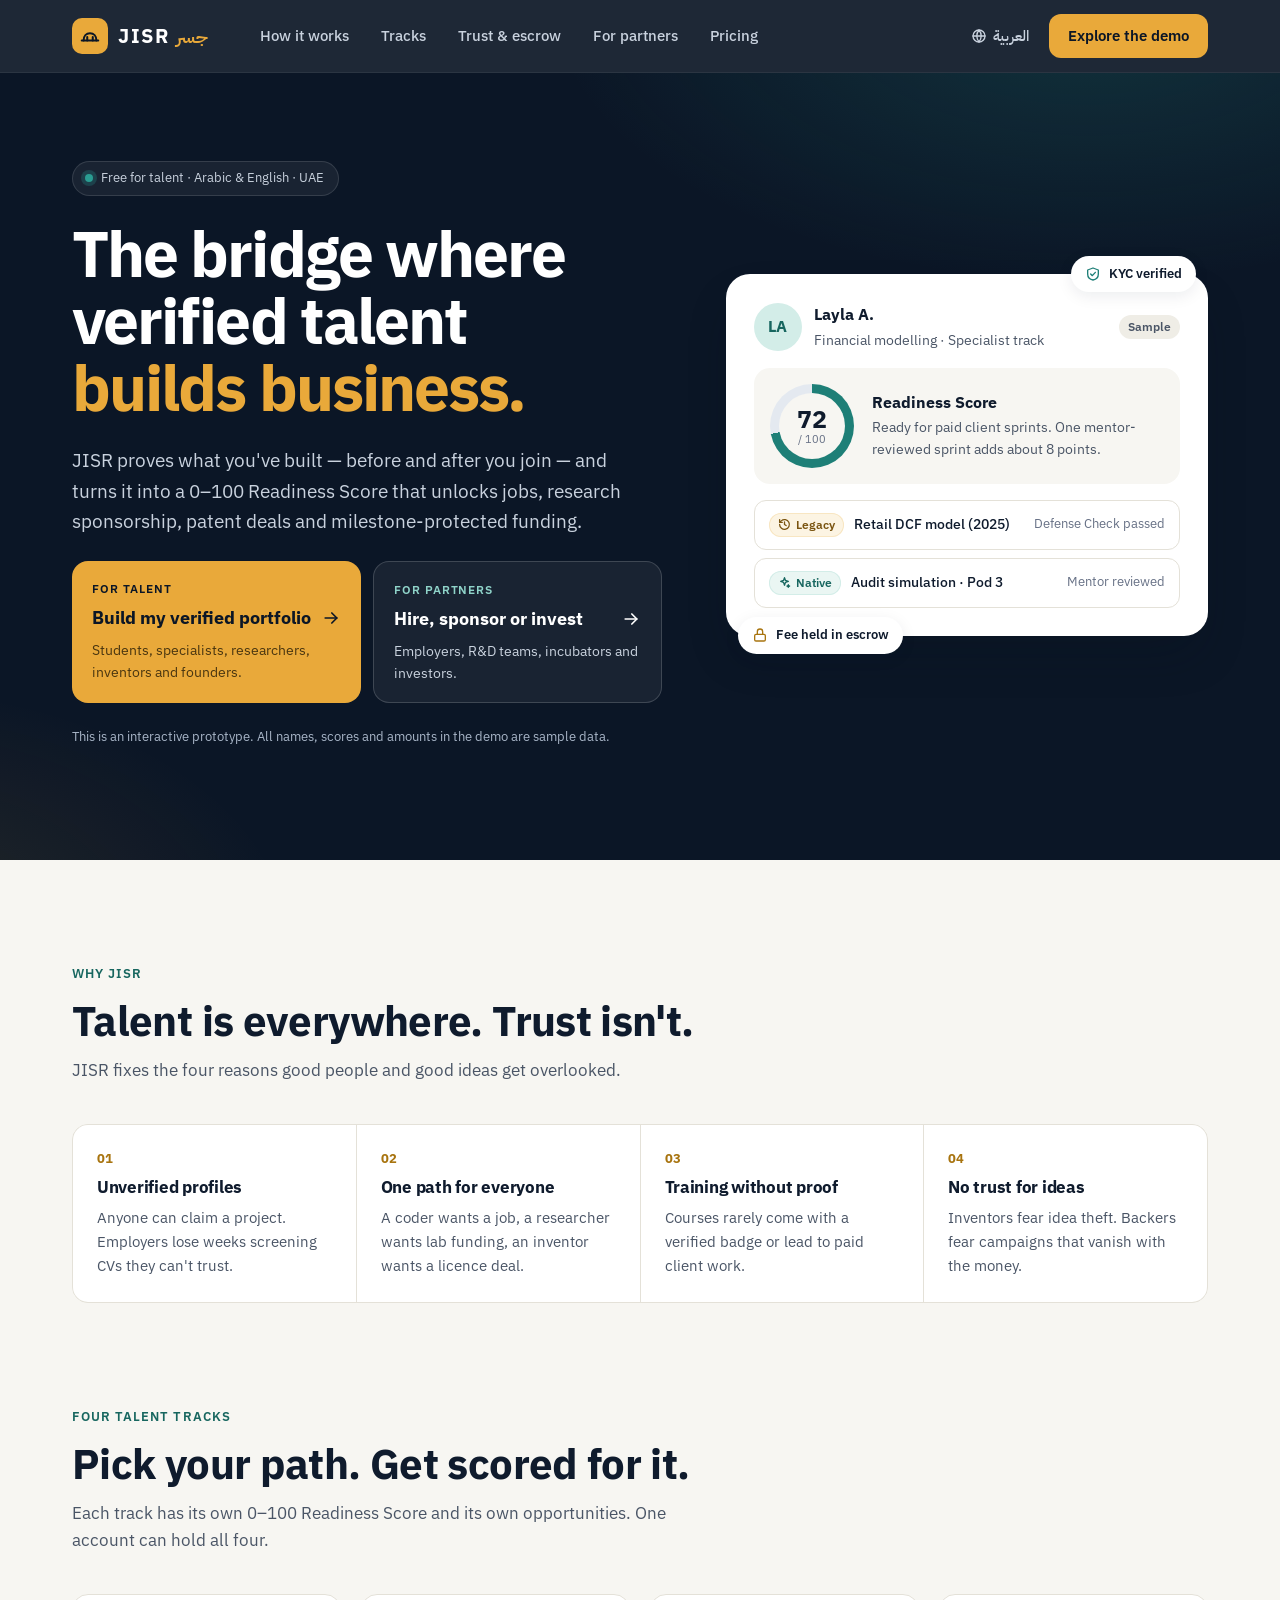
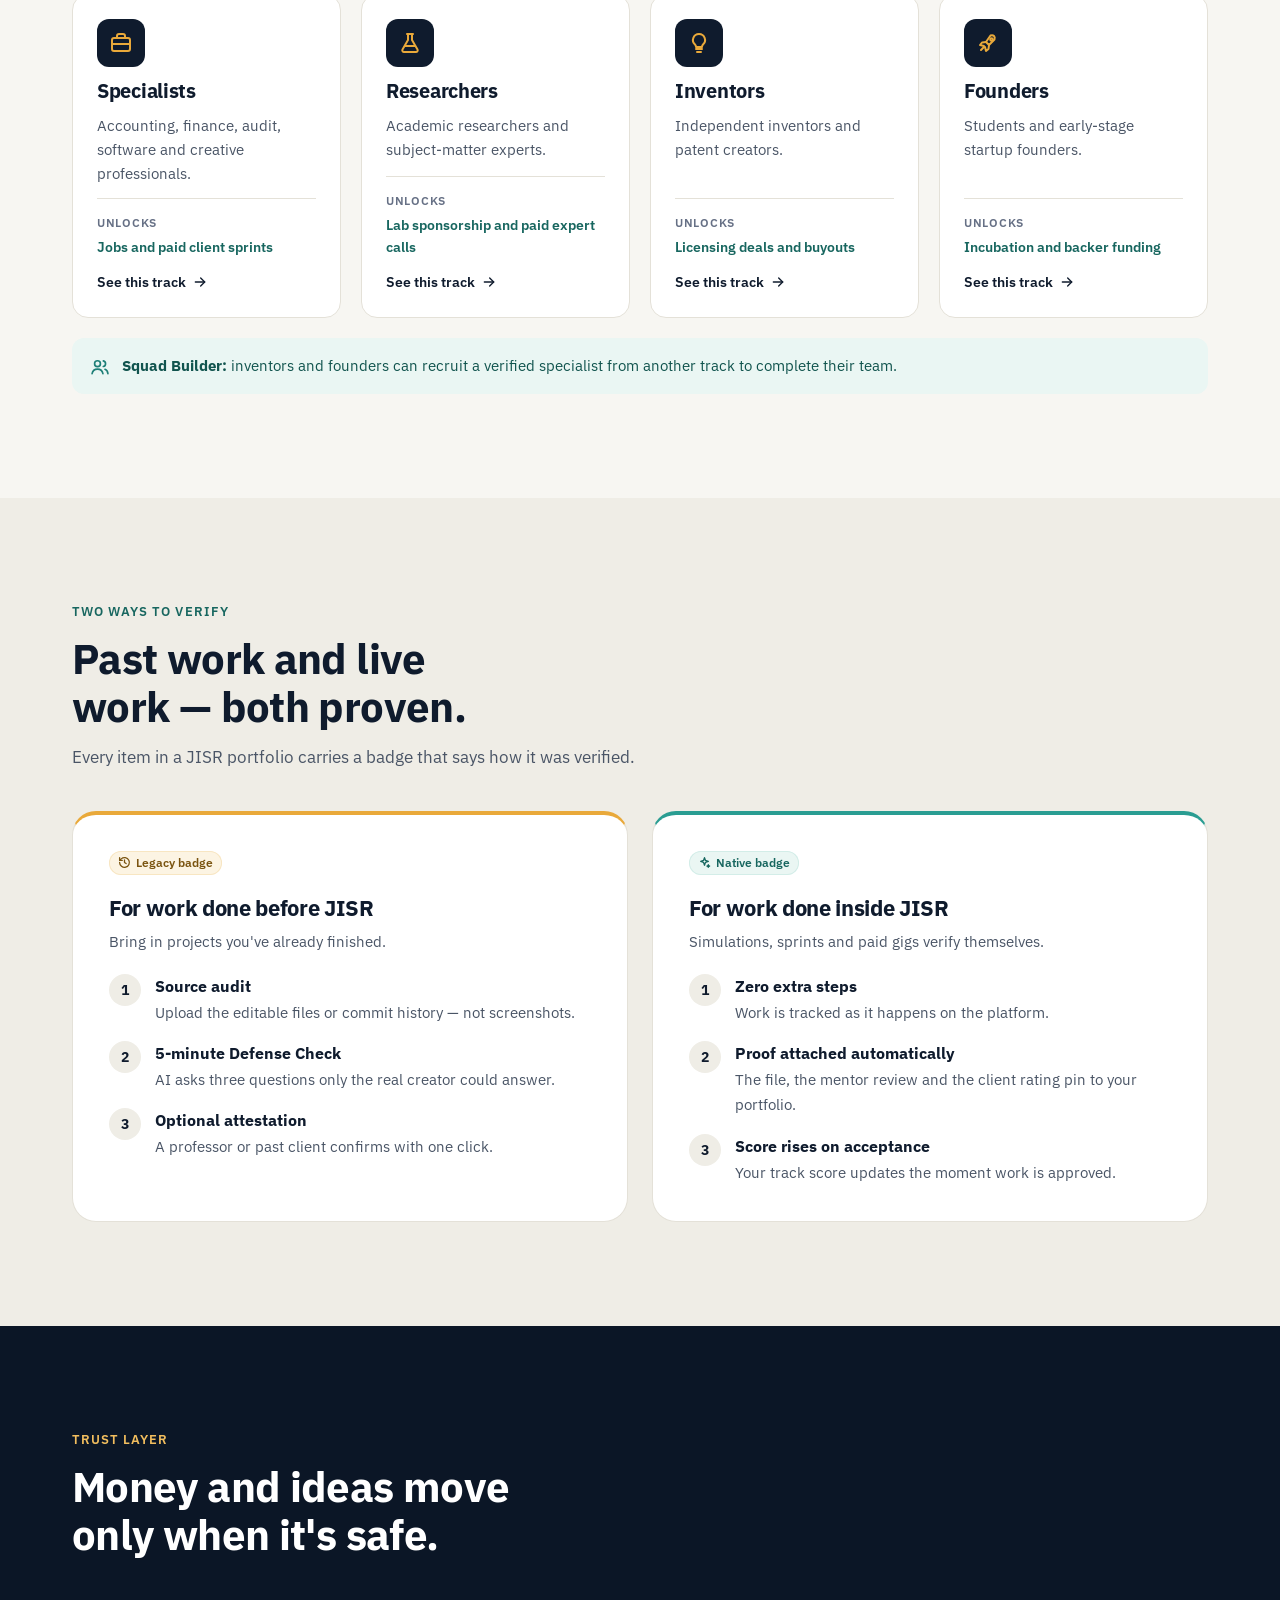
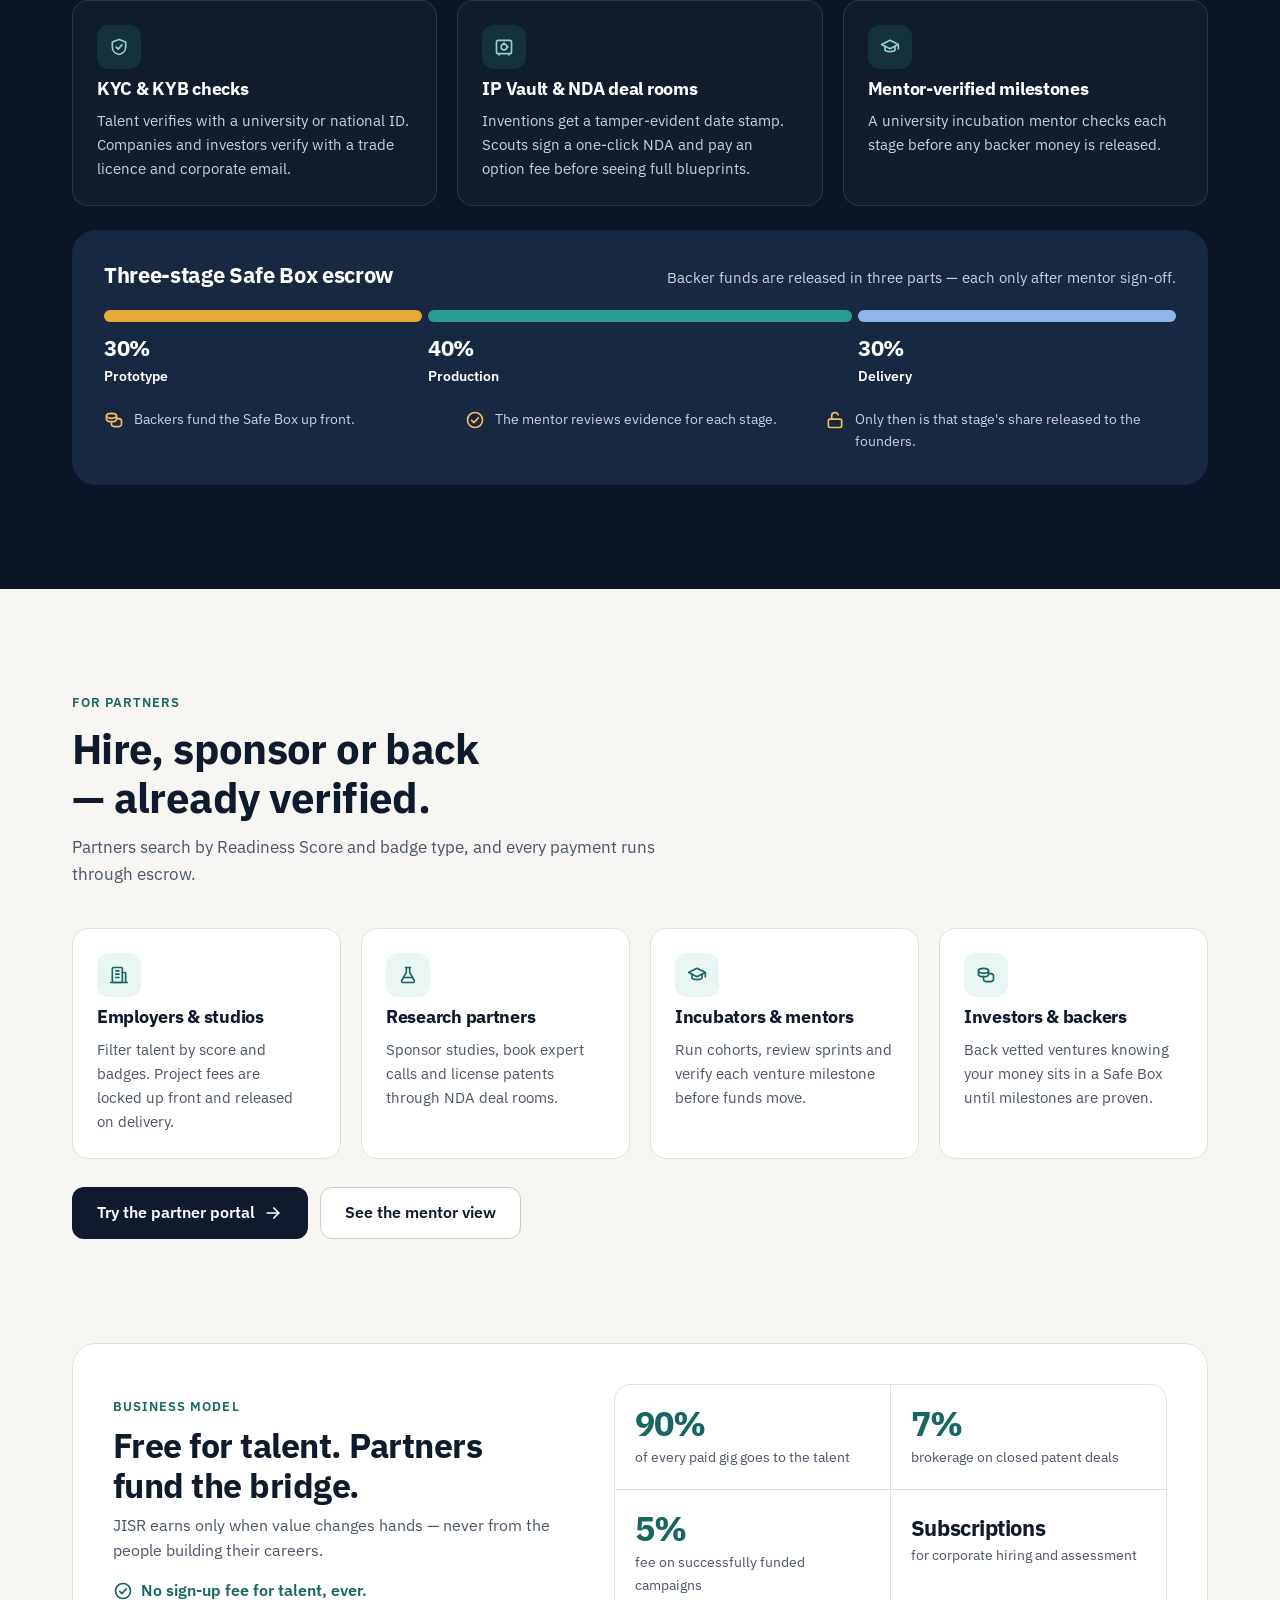
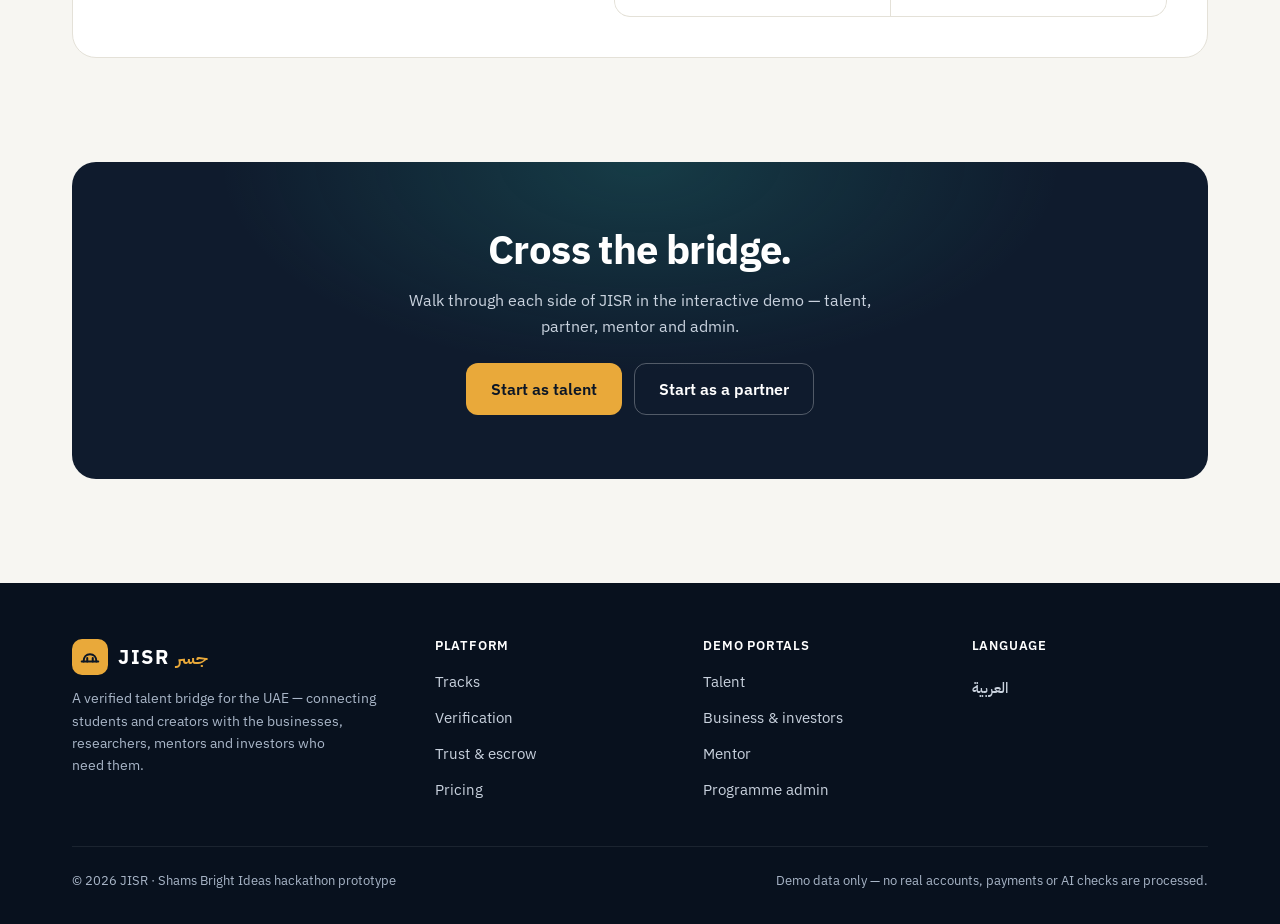
==== index.html @ a6f223ac "JISR website: responsive landing page, demo portals and AI Defense Check - Responsive landing page a" ====
<!doctype html>
<html lang="en" dir="ltr">
<head>
<meta charset="utf-8">
<meta name="viewport" content="width=device-width, initial-scale=1">
<title data-ar="جسر JISR — حيث تبني المواهب الموثّقة الأعمال">JISR جسر — Where verified talent builds business</title>
<meta name="description" content="JISR connects KYC-verified students and creators with employers, research partners, incubators and investors. Verified portfolios, Readiness Scores and milestone-protected escrow.">
<meta name="theme-color" content="#0B1626">
<script>(function(){try{var q=new URLSearchParams(location.search).get('lang');var l=q||localStorage.getItem('jisr.lang');if(l==='ar'){document.documentElement.lang='ar';document.documentElement.dir='rtl';}}catch(e){}})();</script>
<link rel="icon" href="data:image/svg+xml,%3Csvg xmlns='http://www.w3.org/2000/svg' viewBox='0 0 32 32'%3E%3Crect width='32' height='32' rx='8' fill='%23E9A93A'/%3E%3Cg fill='none' stroke='%230B1626' stroke-width='2.6' stroke-linecap='round'%3E%3Cpath d='M5 22h22'/%3E%3Cpath d='M8 22c0-6 3.5-9.5 8-9.5s8 3.5 8 9.5'/%3E%3Cpath d='M12.5 22v-4.5'/%3E%3Cpath d='M19.5 22v-4.5'/%3E%3C/g%3E%3C/svg%3E">
<link rel="preconnect" href="https://fonts.googleapis.com">
<link rel="preconnect" href="https://fonts.gstatic.com" crossorigin>
<link href="https://fonts.googleapis.com/css2?family=IBM+Plex+Sans:wght@400;500;600;700&family=IBM+Plex+Sans+Arabic:wght@400;500;600;700&display=swap" rel="stylesheet">
<link rel="stylesheet" href="assets/css/styles.css">
</head>
<body>
<script src="assets/js/icons.js"></script>
<a class="skip-link" href="#main" data-i18n="skip">Skip to content</a>

<!-- ============ Header ============ -->
<header class="site-header">
  <div class="container bar">
    <a class="brand" href="index.html" data-keep-lang aria-label="JISR home">
      <span class="brand-mark"><svg class="icon" aria-hidden="true"><use href="#i-bridge"></use></svg></span>
      <span class="brand-name"><span class="brand-latin">JISR</span><span class="brand-arabic" lang="ar">جسر</span></span>
    </a>
    <nav class="site-nav" aria-label="Main" data-i18n-attr="aria-label:nav.label">
      <a href="#how" data-i18n="nav.how">How it works</a>
      <a href="#tracks" data-i18n="nav.tracks">Tracks</a>
      <a href="#trust" data-i18n="nav.trust">Trust &amp; escrow</a>
      <a href="#partners" data-i18n="nav.partners">For partners</a>
      <a href="#pricing" data-i18n="nav.pricing">Pricing</a>
    </nav>
    <div class="header-actions">
      <button type="button" class="lang-toggle" data-lang-toggle aria-label="التبديل إلى العربية">
        <svg class="icon icon-sm" aria-hidden="true"><use href="#i-globe"></use></svg><span class="lang-label lang-label-ar">العربية</span>
      </button>
      <a class="btn btn-accent header-cta" href="app.html#talent" data-keep-lang data-i18n="nav.demo">Explore the demo</a>
      <button type="button" class="menu-btn" data-menu-btn aria-expanded="false" aria-controls="mobile-nav" aria-label="Menu" data-i18n-attr="aria-label:nav.menu">
        <svg class="icon icon-lg" aria-hidden="true"><use href="#i-menu"></use></svg>
      </button>
    </div>
  </div>
</header>
<nav id="mobile-nav" class="mobile-nav" aria-label="Mobile" aria-hidden="true">
  <a class="nav-link" href="#how"><span data-i18n="nav.how">How it works</span><svg class="icon flip-rtl" aria-hidden="true"><use href="#i-chevron"></use></svg></a>
  <a class="nav-link" href="#tracks"><span data-i18n="nav.tracks">Tracks</span><svg class="icon flip-rtl" aria-hidden="true"><use href="#i-chevron"></use></svg></a>
  <a class="nav-link" href="#trust"><span data-i18n="nav.trust">Trust &amp; escrow</span><svg class="icon flip-rtl" aria-hidden="true"><use href="#i-chevron"></use></svg></a>
  <a class="nav-link" href="#partners"><span data-i18n="nav.partners">For partners</span><svg class="icon flip-rtl" aria-hidden="true"><use href="#i-chevron"></use></svg></a>
  <a class="nav-link" href="#pricing"><span data-i18n="nav.pricing">Pricing</span><svg class="icon flip-rtl" aria-hidden="true"><use href="#i-chevron"></use></svg></a>
  <div class="mobile-nav-actions">
    <a class="btn btn-accent btn-lg" href="app.html#talent" data-keep-lang data-i18n="hero.talentCta">I'm talent — see my dashboard</a>
    <a class="btn btn-outline-light btn-lg" href="app.html#business" data-keep-lang data-i18n="hero.bizCta">I'm hiring or investing</a>
  </div>
</nav>

<main id="main">

<!-- ============ Hero ============ -->
<section class="hero on-dark" aria-labelledby="hero-h">
  <div class="container hero-inner">
    <div class="hero-copy">
      <span class="hero-pill"><span class="dot" aria-hidden="true"></span><span data-i18n="hero.pill">Free for talent · Arabic &amp; English · UAE</span></span>
      <h1 id="hero-h" data-i18n="hero.title">The bridge where verified talent <span class="accent">builds business.</span></h1>
      <p class="hero-lead" data-i18n="hero.lead">JISR proves what you've built — before and after you join — and turns it into a 0–100 Readiness Score that unlocks jobs, research sponsorship, patent deals and milestone-protected funding.</p>
      <div class="hero-paths">
        <a class="path-card path-talent" href="app.html#talent" data-keep-lang>
          <span class="path-kicker" data-i18n="hero.talentKicker">For talent</span>
          <span class="path-title"><span data-i18n="hero.talentTitle">Build my verified portfolio</span><svg class="icon flip-rtl" aria-hidden="true"><use href="#i-arrow-right"></use></svg></span>
          <span class="path-desc" data-i18n="hero.talentDesc">Students, specialists, researchers, inventors and founders.</span>
        </a>
        <a class="path-card path-biz" href="app.html#business" data-keep-lang>
          <span class="path-kicker" data-i18n="hero.bizKicker">For partners</span>
          <span class="path-title"><span data-i18n="hero.bizTitle">Hire, sponsor or invest</span><svg class="icon flip-rtl" aria-hidden="true"><use href="#i-arrow-right"></use></svg></span>
          <span class="path-desc" data-i18n="hero.bizDesc">Employers, R&amp;D teams, incubators and investors.</span>
        </a>
      </div>
      <p class="hero-note" data-i18n="hero.note">This is an interactive prototype. All names, scores and amounts in the demo are sample data.</p>
    </div>

    <div class="preview-stack" aria-label="Example talent profile (sample data)" data-i18n-attr="aria-label:hero.previewLabel">
      <span class="preview-tag t1"><svg class="icon" aria-hidden="true"><use href="#i-shield"></use></svg><span data-i18n="hero.tagKyc">KYC verified</span></span>
      <div class="preview-card">
        <div class="person">
          <span class="avatar" aria-hidden="true">LA</span>
          <div class="person-meta">
            <span class="person-name" data-i18n="hero.pName">Layla A.</span>
            <span class="person-role" data-i18n="hero.pRole">Financial modelling · Specialist track</span>
          </div>
          <span class="badge badge-neutral" data-i18n="hero.sample">Sample</span>
        </div>
        <div class="score-row">
          <div class="ring" style="--val:72" role="img" aria-label="Readiness Score 72 out of 100" data-i18n-attr="aria-label:hero.ringLabel"><div class="ring-val"><strong>72</strong><span>/ 100</span></div></div>
          <div>
            <strong data-i18n="hero.score">Readiness Score</strong>
            <p class="small muted" data-i18n="hero.scoreDesc">Ready for paid client sprints. One mentor-reviewed sprint adds about 8 points.</p>
          </div>
        </div>
        <div class="mini-list">
          <div class="mini-item">
            <span class="badge badge-legacy"><svg class="icon" aria-hidden="true"><use href="#i-history"></use></svg><span data-i18n="b.legacy">Legacy</span></span>
            <span class="grow" data-i18n="hero.item1">Retail DCF model (2025)</span>
            <span class="muted" data-i18n="hero.item1m">Defense Check passed</span>
          </div>
          <div class="mini-item">
            <span class="badge badge-native"><svg class="icon" aria-hidden="true"><use href="#i-sparkle"></use></svg><span data-i18n="b.native">Native</span></span>
            <span class="grow" data-i18n="hero.item2">Audit simulation · Pod 3</span>
            <span class="muted" data-i18n="hero.item2m">Mentor reviewed</span>
          </div>
        </div>
      </div>
      <span class="preview-tag t2"><svg class="icon" aria-hidden="true"><use href="#i-lock"></use></svg><span data-i18n="hero.tagEscrow">Fee held in escrow</span></span>
    </div>
  </div>
</section>

<!-- ============ Why / How ============ -->
<section id="how" class="section" aria-labelledby="how-h">
  <div class="container">
    <div class="section-head reveal">
      <span class="eyebrow" data-i18n="why.eyebrow">Why JISR</span>
      <h2 id="how-h" class="section-title" data-i18n="why.title">Talent is everywhere. Trust isn't.</h2>
      <p class="section-lead" data-i18n="why.lead">JISR fixes the four reasons good people and good ideas get overlooked.</p>
    </div>
    <div class="problems reveal">
      <div class="problem"><span class="num">01</span><h3 data-i18n="why.p1t">Unverified profiles</h3><p data-i18n="why.p1d">Anyone can claim a project. Employers lose weeks screening CVs they can't trust.</p></div>
      <div class="problem"><span class="num">02</span><h3 data-i18n="why.p2t">One path for everyone</h3><p data-i18n="why.p2d">A coder wants a job, a researcher wants lab funding, an inventor wants a licence deal.</p></div>
      <div class="problem"><span class="num">03</span><h3 data-i18n="why.p3t">Training without proof</h3><p data-i18n="why.p3d">Courses rarely come with a verified badge or lead to paid client work.</p></div>
      <div class="problem"><span class="num">04</span><h3 data-i18n="why.p4t">No trust for ideas</h3><p data-i18n="why.p4d">Inventors fear idea theft. Backers fear campaigns that vanish with the money.</p></div>
    </div>
  </div>
</section>

<!-- ============ Tracks ============ -->
<section id="tracks" class="section" style="padding-top:0" aria-labelledby="tracks-h">
  <div class="container">
    <div class="section-head reveal">
      <span class="eyebrow" data-i18n="tracks.eyebrow">Four talent tracks</span>
      <h2 id="tracks-h" class="section-title" data-i18n="tracks.title">Pick your path. Get scored for it.</h2>
      <p class="section-lead" data-i18n="tracks.lead">Each track has its own 0–100 Readiness Score and its own opportunities. One account can hold all four.</p>
    </div>
    <div class="tracks-grid reveal">
      <a class="track-card" href="app.html#talent/spec" data-keep-lang>
        <span class="track-icon"><svg class="icon" aria-hidden="true"><use href="#i-briefcase"></use></svg></span>
        <h3 data-i18n="t.spec">Specialists</h3>
        <p data-i18n="t.specD">Accounting, finance, audit, software and creative professionals.</p>
        <div class="track-unlocks"><small data-i18n="t.unlocks">Unlocks</small><span data-i18n="t.specU">Jobs and paid client sprints</span></div>
        <span class="track-link"><span data-i18n="t.see">See this track</span><svg class="icon flip-rtl" aria-hidden="true"><use href="#i-arrow-right"></use></svg></span>
      </a>
      <a class="track-card" href="app.html#talent/res" data-keep-lang>
        <span class="track-icon"><svg class="icon" aria-hidden="true"><use href="#i-flask"></use></svg></span>
        <h3 data-i18n="t.res">Researchers</h3>
        <p data-i18n="t.resD">Academic researchers and subject-matter experts.</p>
        <div class="track-unlocks"><small data-i18n="t.unlocks">Unlocks</small><span data-i18n="t.resU">Lab sponsorship and paid expert calls</span></div>
        <span class="track-link"><span data-i18n="t.see">See this track</span><svg class="icon flip-rtl" aria-hidden="true"><use href="#i-arrow-right"></use></svg></span>
      </a>
      <a class="track-card" href="app.html#talent/inv" data-keep-lang>
        <span class="track-icon"><svg class="icon" aria-hidden="true"><use href="#i-bulb"></use></svg></span>
        <h3 data-i18n="t.inv">Inventors</h3>
        <p data-i18n="t.invD">Independent inventors and patent creators.</p>
        <div class="track-unlocks"><small data-i18n="t.unlocks">Unlocks</small><span data-i18n="t.invU">Licensing deals and buyouts</span></div>
        <span class="track-link"><span data-i18n="t.see">See this track</span><svg class="icon flip-rtl" aria-hidden="true"><use href="#i-arrow-right"></use></svg></span>
      </a>
      <a class="track-card" href="app.html#talent/fnd" data-keep-lang>
        <span class="track-icon"><svg class="icon" aria-hidden="true"><use href="#i-rocket"></use></svg></span>
        <h3 data-i18n="t.fnd">Founders</h3>
        <p data-i18n="t.fndD">Students and early-stage startup founders.</p>
        <div class="track-unlocks"><small data-i18n="t.unlocks">Unlocks</small><span data-i18n="t.fndU">Incubation and backer funding</span></div>
        <span class="track-link"><span data-i18n="t.see">See this track</span><svg class="icon flip-rtl" aria-hidden="true"><use href="#i-arrow-right"></use></svg></span>
      </a>
    </div>
    <p class="squad-note reveal"><svg class="icon" aria-hidden="true"><use href="#i-users"></use></svg><span data-i18n="tracks.squad"><strong>Squad Builder:</strong> inventors and founders can recruit a verified specialist from another track to complete their team.</span></p>
  </div>
</section>

<!-- ============ Verification ============ -->
<section id="verify" class="section" style="background:var(--bg-alt)" aria-labelledby="verify-h">
  <div class="container">
    <div class="section-head reveal">
      <span class="eyebrow" data-i18n="v.eyebrow">Two ways to verify</span>
      <h2 id="verify-h" class="section-title" data-i18n="v.title">Past work and live work — both proven.</h2>
      <p class="section-lead" data-i18n="v.lead">Every item in a JISR portfolio carries a badge that says how it was verified.</p>
    </div>
    <div class="verify-grid">
      <article class="verify-card legacy reveal">
        <span class="badge badge-legacy" style="justify-self:start"><svg class="icon" aria-hidden="true"><use href="#i-history"></use></svg><span data-i18n="v.legacyBadge">Legacy badge</span></span>
        <h3 data-i18n="v.legacyT">For work done before JISR</h3>
        <p class="sub" data-i18n="v.legacyS">Bring in projects you've already finished.</p>
        <ol class="steps" role="list">
          <li class="step"><div><strong data-i18n="v.l1t">Source audit</strong><span data-i18n="v.l1d">Upload the editable files or commit history — not screenshots.</span></div></li>
          <li class="step"><div><strong data-i18n="v.l2t">5-minute Defense Check</strong><span data-i18n="v.l2d">AI asks three questions only the real creator could answer.</span></div></li>
          <li class="step"><div><strong data-i18n="v.l3t">Optional attestation</strong><span data-i18n="v.l3d">A professor or past client confirms with one click.</span></div></li>
        </ol>
      </article>
      <article class="verify-card native reveal">
        <span class="badge badge-native" style="justify-self:start"><svg class="icon" aria-hidden="true"><use href="#i-sparkle"></use></svg><span data-i18n="v.nativeBadge">Native badge</span></span>
        <h3 data-i18n="v.nativeT">For work done inside JISR</h3>
        <p class="sub" data-i18n="v.nativeS">Simulations, sprints and paid gigs verify themselves.</p>
        <ol class="steps" role="list">
          <li class="step"><div><strong data-i18n="v.n1t">Zero extra steps</strong><span data-i18n="v.n1d">Work is tracked as it happens on the platform.</span></div></li>
          <li class="step"><div><strong data-i18n="v.n2t">Proof attached automatically</strong><span data-i18n="v.n2d">The file, the mentor review and the client rating pin to your portfolio.</span></div></li>
          <li class="step"><div><strong data-i18n="v.n3t">Score rises on acceptance</strong><span data-i18n="v.n3d">Your track score updates the moment work is approved.</span></div></li>
        </ol>
      </article>
    </div>
  </div>
</section>

<!-- ============ Trust & escrow ============ -->
<section id="trust" class="section on-dark" aria-labelledby="trust-h">
  <div class="container">
    <div class="section-head reveal">
      <span class="eyebrow" data-i18n="tr.eyebrow">Trust layer</span>
      <h2 id="trust-h" class="section-title" data-i18n="tr.title">Money and ideas move only when it's safe.</h2>
    </div>
    <div class="trust-grid reveal">
      <div class="trust-card"><span class="ti"><svg class="icon" aria-hidden="true"><use href="#i-shield"></use></svg></span><h3 data-i18n="tr.c1t">KYC &amp; KYB checks</h3><p data-i18n="tr.c1d">Talent verifies with a university or national ID. Companies and investors verify with a trade licence and corporate email.</p></div>
      <div class="trust-card"><span class="ti"><svg class="icon" aria-hidden="true"><use href="#i-vault"></use></svg></span><h3 data-i18n="tr.c2t">IP Vault &amp; NDA deal rooms</h3><p data-i18n="tr.c2d">Inventions get a tamper-evident date stamp. Scouts sign a one-click NDA and pay an option fee before seeing full blueprints.</p></div>
      <div class="trust-card"><span class="ti"><svg class="icon" aria-hidden="true"><use href="#i-cap"></use></svg></span><h3 data-i18n="tr.c3t">Mentor-verified milestones</h3><p data-i18n="tr.c3d">A university incubation mentor checks each stage before any backer money is released.</p></div>
    </div>
    <div class="safebox reveal">
      <div class="safebox-head">
        <h3 data-i18n="tr.sbT">Three-stage Safe Box escrow</h3>
        <p data-i18n="tr.sbD">Backer funds are released in three parts — each only after mentor sign-off.</p>
      </div>
      <div class="stagebar" role="img" aria-label="Escrow split: 30% prototype, 40% production, 30% delivery" data-i18n-attr="aria-label:tr.sbAria">
        <div class="sb-1" style="flex:30 1 0"><span class="bar"></span><span class="lbl"><b>30%</b><span data-i18n="tr.s1">Prototype</span></span></div>
        <div class="sb-2" style="flex:40 1 0"><span class="bar"></span><span class="lbl"><b>40%</b><span data-i18n="tr.s2">Production</span></span></div>
        <div class="sb-3" style="flex:30 1 0"><span class="bar"></span><span class="lbl"><b>30%</b><span data-i18n="tr.s3">Delivery</span></span></div>
      </div>
      <div class="safebox-flow">
        <div><svg class="icon" aria-hidden="true"><use href="#i-coins"></use></svg><span data-i18n="tr.f1">Backers fund the Safe Box up front.</span></div>
        <div><svg class="icon" aria-hidden="true"><use href="#i-check-circle"></use></svg><span data-i18n="tr.f2">The mentor reviews evidence for each stage.</span></div>
        <div><svg class="icon" aria-hidden="true"><use href="#i-unlock"></use></svg><span data-i18n="tr.f3">Only then is that stage's share released to the founders.</span></div>
      </div>
    </div>
  </div>
</section>

<!-- ============ Partners ============ -->
<section id="partners" class="section" aria-labelledby="partners-h">
  <div class="container">
    <div class="section-head reveal">
      <span class="eyebrow" data-i18n="p.eyebrow">For partners</span>
      <h2 id="partners-h" class="section-title" data-i18n="p.title">Hire, sponsor or back — already verified.</h2>
      <p class="section-lead" data-i18n="p.lead">Partners search by Readiness Score and badge type, and every payment runs through escrow.</p>
    </div>
    <div class="partner-grid reveal">
      <div class="partner-card"><span class="pi"><svg class="icon" aria-hidden="true"><use href="#i-building"></use></svg></span><h3 data-i18n="p.c1t">Employers &amp; studios</h3><p data-i18n="p.c1d">Filter talent by score and badges. Project fees are locked up front and released on delivery.</p></div>
      <div class="partner-card"><span class="pi"><svg class="icon" aria-hidden="true"><use href="#i-flask"></use></svg></span><h3 data-i18n="p.c2t">Research partners</h3><p data-i18n="p.c2d">Sponsor studies, book expert calls and license patents through NDA deal rooms.</p></div>
      <div class="partner-card"><span class="pi"><svg class="icon" aria-hidden="true"><use href="#i-cap"></use></svg></span><h3 data-i18n="p.c3t">Incubators &amp; mentors</h3><p data-i18n="p.c3d">Run cohorts, review sprints and verify each venture milestone before funds move.</p></div>
      <div class="partner-card"><span class="pi"><svg class="icon" aria-hidden="true"><use href="#i-coins"></use></svg></span><h3 data-i18n="p.c4t">Investors &amp; backers</h3><p data-i18n="p.c4d">Back vetted ventures knowing your money sits in a Safe Box until milestones are proven.</p></div>
    </div>
    <div class="partner-cta reveal">
      <a class="btn btn-dark btn-lg" href="app.html#business" data-keep-lang><span data-i18n="p.cta1">Try the partner portal</span><svg class="icon flip-rtl" aria-hidden="true"><use href="#i-arrow-right"></use></svg></a>
      <a class="btn btn-outline btn-lg" href="app.html#mentor" data-keep-lang data-i18n="p.cta2">See the mentor view</a>
    </div>
  </div>
</section>

<!-- ============ Business model ============ -->
<section id="pricing" class="section" style="padding-top:0" aria-labelledby="pricing-h">
  <div class="container">
    <div class="model reveal">
      <div>
        <span class="eyebrow" data-i18n="m.eyebrow">Business model</span>
        <h2 id="pricing-h" class="mt-8" data-i18n="m.title">Free for talent. Partners fund the bridge.</h2>
        <p class="muted mt-8" data-i18n="m.lead">JISR earns only when value changes hands — never from the people building their careers.</p>
        <span class="free"><svg class="icon" aria-hidden="true"><use href="#i-check-circle"></use></svg><span data-i18n="m.free">No sign-up fee for talent, ever.</span></span>
      </div>
      <div class="stats">
        <div class="stat"><strong>90%</strong><span data-i18n="m.s1">of every paid gig goes to the talent</span></div>
        <div class="stat"><strong>7%</strong><span data-i18n="m.s2">brokerage on closed patent deals</span></div>
        <div class="stat"><strong>5%</strong><span data-i18n="m.s3">fee on successfully funded campaigns</span></div>
        <div class="stat"><strong class="word" data-i18n="m.s4t">Subscriptions</strong><span data-i18n="m.s4">for corporate hiring and assessment</span></div>
      </div>
    </div>
  </div>
</section>

<!-- ============ CTA ============ -->
<section class="section" style="padding-top:0" aria-labelledby="cta-h">
  <div class="container">
    <div class="cta-band reveal">
      <h2 id="cta-h" data-i18n="cta.title">Cross the bridge.</h2>
      <p data-i18n="cta.lead">Walk through each side of JISR in the interactive demo — talent, partner, mentor and admin.</p>
      <div class="cta-actions">
        <a class="btn btn-accent btn-lg" href="app.html#talent" data-keep-lang data-i18n="cta.talent">Start as talent</a>
        <a class="btn btn-outline-light btn-lg" href="app.html#business" data-keep-lang data-i18n="cta.biz">Start as a partner</a>
      </div>
    </div>
  </div>
</section>

</main>

<!-- ============ Footer ============ -->
<footer class="site-footer">
  <div class="container">
    <div class="footer-grid">
      <div class="footer-brand">
        <a class="brand" href="index.html" data-keep-lang aria-label="JISR home">
          <span class="brand-mark"><svg class="icon" aria-hidden="true"><use href="#i-bridge"></use></svg></span>
          <span class="brand-name"><span class="brand-latin">JISR</span><span class="brand-arabic" lang="ar">جسر</span></span>
        </a>
        <p data-i18n="f.about">A verified talent bridge for the UAE — connecting students and creators with the businesses, researchers, mentors and investors who need them.</p>
      </div>
      <div>
        <h4 data-i18n="f.platform">Platform</h4>
        <ul>
          <li><a href="#tracks" data-i18n="nav.tracks">Tracks</a></li>
          <li><a href="#verify" data-i18n="f.verification">Verification</a></li>
          <li><a href="#trust" data-i18n="nav.trust">Trust &amp; escrow</a></li>
          <li><a href="#pricing" data-i18n="nav.pricing">Pricing</a></li>
        </ul>
      </div>
      <div>
        <h4 data-i18n="f.demo">Demo portals</h4>
        <ul>
          <li><a href="app.html#talent" data-keep-lang data-i18n="f.talent">Talent</a></li>
          <li><a href="app.html#business" data-keep-lang data-i18n="f.business">Business &amp; investors</a></li>
          <li><a href="app.html#mentor" data-keep-lang data-i18n="f.mentor">Mentor</a></li>
          <li><a href="app.html#admin" data-keep-lang data-i18n="f.admin">Programme admin</a></li>
        </ul>
      </div>
      <div>
        <h4 data-i18n="f.language">Language</h4>
        <ul>
          <li><button type="button" class="lang-toggle" style="padding:0" data-lang-toggle><span class="lang-label lang-label-ar">العربية</span></button></li>
        </ul>
      </div>
    </div>
    <div class="footer-bottom">
      <span>© <span id="year">2026</span> JISR · <span data-i18n="f.proto">Shams Bright Ideas hackathon prototype</span></span>
      <span data-i18n="f.demoNote">Demo data only — no real accounts, payments or AI checks are processed.</span>
    </div>
  </div>
</footer>

<div id="toasts" class="toast-region" aria-live="polite"></div>
<script src="assets/js/i18n-ar.js"></script>
<script src="assets/js/site.js"></script>
</body>
</html>
---- assets/css/styles.css ----
/* ==========================================================================
   JISR جسر — shared stylesheet (landing + portals)
   Mobile-first. Logical properties throughout so Arabic (RTL) mirrors cleanly.
   ========================================================================== */

:root {
  /* Brand */
  --navy-950: #08111E;
  --navy-900: #0B1626;
  --navy-800: #0F1B2D;   /* primary */
  --navy-700: #182840;
  --navy-600: #243652;
  --navy-500: #3A4D6B;
  --navy-300: #A9B6C8;
  --navy-200: #C9D2DE;
  --navy-100: #E4E9F0;

  --teal-800: #11544E;
  --teal-700: #17665F;
  --teal-600: #1E7F77;   /* secondary */
  --teal-500: #2A9D92;
  --teal-300: #8FD3C9;
  --teal-100: #D3EDE8;
  --teal-50:  #EAF6F3;

  --gold-700: #7A5410;
  --gold-600: #A8740F;
  --gold-500: #E9A93A;   /* accent */
  --gold-400: #F2BE5E;
  --gold-100: #F8E6C2;
  --gold-50:  #FCF4E3;

  --red-700: #A4281F;
  --red-50:  #FDECEA;

  /* Neutrals */
  --bg: #F7F6F2;
  --bg-alt: #EFEDE6;
  --surface: #FFFFFF;
  --border: #E4E1D8;
  --border-strong: #CFCBC0;
  --text: #0F1B2D;
  --text-muted: #4A5566;
  --text-subtle: #667085;

  /* Type */
  --font-sans: "IBM Plex Sans", "IBM Plex Sans Arabic", system-ui, -apple-system, "Segoe UI", sans-serif;
  --font-ar: "IBM Plex Sans Arabic", "IBM Plex Sans", system-ui, sans-serif;

  /* Shape */
  --r-sm: 8px;
  --r-md: 12px;
  --r-lg: 16px;
  --r-xl: 24px;
  --r-pill: 999px;

  --shadow-sm: 0 1px 2px rgba(15, 27, 45, .06);
  --shadow-md: 0 4px 16px rgba(15, 27, 45, .08);
  --shadow-lg: 0 24px 48px -12px rgba(8, 17, 30, .28);

  --container: 1200px;
  --gutter: 16px;
  --header-h: 64px;

  --ease: cubic-bezier(.2, .7, .2, 1);
}

@media (min-width: 768px) { :root { --gutter: 24px; --header-h: 72px; } }
@media (min-width: 1280px) { :root { --gutter: 32px; } }

/* ---------- Reset ---------- */
*, *::before, *::after { box-sizing: border-box; }
html { -webkit-text-size-adjust: 100%; scroll-behavior: smooth; scroll-padding-top: calc(var(--header-h) + 16px); }
body {
  margin: 0;
  font-family: var(--font-sans);
  font-size: 16px;
  line-height: 1.6;
  color: var(--text);
  background: var(--bg);
  -webkit-font-smoothing: antialiased;
  text-rendering: optimizeLegibility;
  overflow-x: hidden;
}
html[lang="ar"] body { font-family: var(--font-ar); line-height: 1.75; }
img, svg { display: block; max-width: 100%; }
h1, h2, h3, h4, p { margin: 0; }
h1, h2, h3, h4 { line-height: 1.15; letter-spacing: -0.015em; font-weight: 700; text-wrap: balance; }
html[lang="ar"] h1, html[lang="ar"] h2, html[lang="ar"] h3, html[lang="ar"] h4 { letter-spacing: 0; line-height: 1.35; }
p { text-wrap: pretty; }
a { color: var(--teal-700); text-underline-offset: 3px; }
a:hover { color: var(--teal-800); }
button, input, select, textarea { font: inherit; color: inherit; }
button { cursor: pointer; }
ul[role="list"], ol[role="list"] { list-style: none; margin: 0; padding: 0; }
[hidden] { display: none !important; }

:focus-visible {
  outline: 3px solid var(--gold-500);
  outline-offset: 2px;
  border-radius: 6px;
}
.on-dark :focus-visible, .site-header :focus-visible, .app-header :focus-visible { outline-color: var(--gold-400); }

.sr-only {
  position: absolute !important; width: 1px; height: 1px; padding: 0; margin: -1px;
  overflow: hidden; clip: rect(0 0 0 0); white-space: nowrap; border: 0;
}
.skip-link {
  position: absolute; inset-inline-start: 16px; top: -48px; z-index: 100;
  background: var(--gold-500); color: var(--navy-900); padding: 10px 16px;
  border-radius: var(--r-sm); font-weight: 600; text-decoration: none; transition: top .15s;
}
.skip-link:focus { top: 12px; color: var(--navy-900); }

.container { width: 100%; max-width: var(--container); margin-inline: auto; padding-inline: var(--gutter); }

/* RTL helpers: mirror directional icons */
[dir="rtl"] .flip-rtl { transform: scaleX(-1); }

/* ---------- Icons ---------- */
.icon { width: 20px; height: 20px; flex-shrink: 0; fill: none; stroke: currentColor; stroke-width: 2; stroke-linecap: round; stroke-linejoin: round; }
.icon-sm { width: 16px; height: 16px; }
.icon-lg { width: 24px; height: 24px; }

/* ---------- Buttons ---------- */
.btn {
  display: inline-flex; align-items: center; justify-content: center; gap: 8px;
  min-height: 44px; padding: 0 18px;
  border: 1px solid transparent; border-radius: var(--r-md);
  font-weight: 600; font-size: 15px; line-height: 1.2; text-decoration: none; white-space: nowrap;
  transition: background-color .18s var(--ease), border-color .18s var(--ease), color .18s var(--ease), box-shadow .18s var(--ease), transform .12s var(--ease);
}
.btn:active { transform: translateY(1px); }
.btn-lg { min-height: 52px; padding: 0 24px; font-size: 16px; }
.btn-sm { min-height: 36px; padding: 0 12px; font-size: 14px; border-radius: var(--r-sm); }
.btn-block { width: 100%; }

.btn-primary { background: var(--teal-600); color: #fff; }
.btn-primary:hover { background: var(--teal-700); color: #fff; }
.btn-accent { background: var(--gold-500); color: var(--navy-900); }
.btn-accent:hover { background: var(--gold-400); color: var(--navy-900); }
.btn-dark { background: var(--navy-800); color: #fff; }
.btn-dark:hover { background: var(--navy-700); color: #fff; }
.btn-outline { background: var(--surface); border-color: var(--border-strong); color: var(--text); }
.btn-outline:hover { border-color: var(--navy-500); color: var(--text); }
.btn-outline-light { background: transparent; border-color: rgba(255,255,255,.28); color: #fff; }
.btn-outline-light:hover { border-color: rgba(255,255,255,.6); background: rgba(255,255,255,.06); color: #fff; }
.btn-ghost { background: transparent; color: var(--text-muted); }
.btn-ghost:hover { background: var(--bg-alt); color: var(--text); }
.btn-danger-ghost { background: transparent; color: var(--red-700); border-color: transparent; }
.btn-danger-ghost:hover { background: var(--red-50); color: var(--red-700); }
.btn[disabled], .btn[aria-disabled="true"] { opacity: .55; cursor: not-allowed; transform: none; }

.btn .spinner {
  width: 16px; height: 16px; border-radius: 50%;
  border: 2px solid currentColor; border-inline-end-color: transparent;
  animation: spin .7s linear infinite;
}
@keyframes spin { to { transform: rotate(360deg); } }

/* ---------- Badges & chips ---------- */
.badge {
  display: inline-flex; align-items: center; gap: 5px;
  padding: 3px 9px; border-radius: var(--r-pill);
  font-size: 12px; font-weight: 600; line-height: 1.5; white-space: nowrap;
}
.badge .icon { width: 13px; height: 13px; stroke-width: 2.4; }
.badge-legacy { background: var(--gold-50); color: var(--gold-700); box-shadow: inset 0 0 0 1px var(--gold-100); }
.badge-native { background: var(--teal-50); color: var(--teal-700); box-shadow: inset 0 0 0 1px var(--teal-100); }
.badge-verified { background: var(--teal-50); color: var(--teal-700); }
.badge-neutral { background: var(--bg-alt); color: var(--text-muted); }
.badge-demo { background: transparent; color: var(--navy-200); box-shadow: inset 0 0 0 1px var(--navy-500); }
.badge-warn { background: var(--gold-50); color: var(--gold-700); }
.badge-danger { background: var(--red-50); color: var(--red-700); }

.chip {
  display: inline-flex; align-items: center; gap: 6px;
  min-height: 40px; padding: 0 14px; border-radius: var(--r-pill);
  border: 1px solid var(--border-strong); background: var(--surface); color: var(--text-muted);
  font-size: 14px; font-weight: 500; transition: all .15s var(--ease);
}
.chip:hover { border-color: var(--navy-500); color: var(--text); }
.chip[aria-pressed="true"] { background: var(--navy-800); border-color: var(--navy-800); color: #fff; }
.chip[aria-pressed="true"] .icon { display: inline-block; }
.chip .icon { width: 14px; height: 14px; display: none; stroke-width: 2.6; }

.eyebrow {
  display: inline-block; font-size: 13px; font-weight: 600; letter-spacing: .08em; text-transform: uppercase;
  color: var(--teal-700);
}
html[lang="ar"] .eyebrow { letter-spacing: 0; text-transform: none; font-size: 14px; }
.on-dark .eyebrow { color: var(--gold-400); }

/* ---------- Brand ---------- */
.brand { display: inline-flex; align-items: center; gap: 10px; text-decoration: none; color: inherit; }
.brand:hover { color: inherit; }
.brand-mark {
  width: 36px; height: 36px; border-radius: 10px; background: var(--gold-500); color: var(--navy-900);
  display: grid; place-items: center; flex-shrink: 0;
}
.brand-mark svg { width: 22px; height: 22px; stroke-width: 2.2; }
.brand-name { display: inline-flex; align-items: baseline; gap: 7px; }
.brand-latin { font-weight: 700; font-size: 20px; letter-spacing: .08em; }
.brand-arabic { font-family: var(--font-ar); font-weight: 700; font-size: 18px; color: var(--gold-500); }

/* ==========================================================================
   Site header (landing)
   ========================================================================== */
.site-header {
  position: sticky; top: 0; z-index: 50;
  background: rgba(11, 22, 38, .92);
  backdrop-filter: saturate(160%) blur(12px);
  -webkit-backdrop-filter: saturate(160%) blur(12px);
  color: #fff;
  border-bottom: 1px solid rgba(255,255,255,.06);
}
.site-header .bar { height: var(--header-h); display: flex; align-items: center; gap: 16px; }
.site-nav { display: none; }
.site-nav a {
  color: var(--navy-200); text-decoration: none; font-size: 15px; font-weight: 500;
  padding: 8px 4px; transition: color .15s; white-space: nowrap;
}
.site-nav a:hover { color: #fff; }
.header-actions { margin-inline-start: auto; display: flex; align-items: center; gap: 8px; }
.lang-toggle {
  display: inline-flex; align-items: center; gap: 6px; min-height: 44px; padding: 0 12px;
  background: transparent; border: 0; border-radius: var(--r-sm); color: var(--navy-200); font-size: 15px; font-weight: 500;
}
.lang-toggle:hover { color: #fff; background: rgba(255,255,255,.06); }
.lang-toggle .lang-label-ar { font-family: var(--font-ar); }
.menu-btn {
  display: inline-grid; place-items: center; width: 44px; height: 44px;
  background: transparent; border: 0; color: #fff; border-radius: var(--r-sm);
}
.menu-btn:hover { background: rgba(255,255,255,.08); }
.header-cta { display: none; }

.mobile-nav {
  position: fixed; inset: var(--header-h) 0 0 0; z-index: 49;
  background: var(--navy-900); color: #fff;
  padding: 24px var(--gutter) 32px; display: flex; flex-direction: column; gap: 4px;
  overflow-y: auto;
  opacity: 0; visibility: hidden; transform: translateY(-8px);
  transition: opacity .2s var(--ease), transform .2s var(--ease), visibility .2s;
}
.mobile-nav.open { opacity: 1; visibility: visible; transform: none; }
.mobile-nav a.nav-link {
  display: flex; align-items: center; justify-content: space-between; min-height: 56px;
  color: #fff; text-decoration: none; font-size: 18px; font-weight: 500;
  border-bottom: 1px solid rgba(255,255,255,.08);
}
.mobile-nav .mobile-nav-actions { display: grid; gap: 12px; margin-top: 24px; }
body.nav-open { overflow: hidden; }

@media (min-width: 1100px) {
  .site-nav { display: flex; gap: 24px; margin-inline-start: 32px; }
  .menu-btn { display: none; }
  .header-cta { display: inline-flex; }
  .mobile-nav { display: none; }
}

/* ==========================================================================
   Landing — sections
   ========================================================================== */
.section { padding-block: 72px; }
@media (min-width: 1024px) { .section { padding-block: 104px; } }
.section-head { display: grid; gap: 12px; max-width: 680px; margin-bottom: 40px; }
.section-head.center { text-align: center; margin-inline: auto; justify-items: center; }
.section-title { font-size: clamp(28px, 4.2vw, 42px); }
.section-lead { font-size: 17px; color: var(--text-muted); max-width: 620px; }
.on-dark { background: var(--navy-900); color: #fff; }
.on-dark .section-lead { color: var(--navy-200); }

/* Hero */
.hero {
  position: relative; overflow: hidden;
  background:
    radial-gradient(900px 480px at 85% -10%, rgba(42,157,146,.22), transparent 60%),
    radial-gradient(700px 420px at -10% 110%, rgba(233,169,58,.12), transparent 60%),
    var(--navy-900);
  color: #fff;
}
.hero-inner { display: grid; gap: 48px; padding-block: 56px 72px; align-items: center; }
@media (min-width: 1024px) {
  .hero-inner { grid-template-columns: 1.1fr .9fr; gap: 64px; padding-block: 88px 112px; }
}
.hero-pill {
  display: inline-flex; align-items: center; gap: 8px; align-self: flex-start;
  padding: 6px 14px 6px 8px; border-radius: var(--r-pill);
  background: rgba(255,255,255,.06); border: 1px solid rgba(255,255,255,.12);
  font-size: 13px; color: var(--navy-200);
}
html[dir="rtl"] .hero-pill { padding: 6px 8px 6px 14px; }
.hero-pill .dot { width: 8px; height: 8px; border-radius: 50%; background: var(--teal-500); box-shadow: 0 0 0 4px rgba(42,157,146,.25); margin-inline-start: 4px; }
.hero-copy { display: flex; flex-direction: column; gap: 24px; }
.hero h1 { font-size: clamp(36px, 6.2vw, 64px); line-height: 1.05; letter-spacing: -0.03em; }
html[lang="ar"] .hero h1 { line-height: 1.3; letter-spacing: 0; }
.hero h1 .accent { color: var(--gold-500); }
.hero-lead { font-size: 18px; color: var(--navy-200); max-width: 560px; }
@media (min-width: 768px) { .hero-lead { font-size: 19px; } }

.hero-paths { display: grid; gap: 12px; }
@media (min-width: 640px) { .hero-paths { grid-template-columns: 1fr 1fr; } }
.path-card {
  display: flex; flex-direction: column; gap: 6px; padding: 18px 20px;
  border-radius: var(--r-lg); text-decoration: none; transition: transform .2s var(--ease), box-shadow .2s var(--ease), background .2s;
}
.path-card:hover { transform: translateY(-2px); }
.path-card .path-kicker { font-size: 12px; font-weight: 600; letter-spacing: .08em; text-transform: uppercase; }
html[lang="ar"] .path-card .path-kicker { letter-spacing: 0; text-transform: none; font-size: 13px; }
.path-card .path-title { display: flex; align-items: center; justify-content: space-between; gap: 8px; font-size: 18px; font-weight: 700; }
.path-card .path-desc { font-size: 14px; }
.path-talent { background: var(--gold-500); color: var(--navy-900); }
.path-talent:hover { color: var(--navy-900); box-shadow: 0 12px 28px -8px rgba(233,169,58,.55); }
.path-talent .path-desc { color: #4a3610; }
.path-biz { background: rgba(255,255,255,.06); border: 1px solid rgba(255,255,255,.16); color: #fff; }
.path-biz:hover { background: rgba(255,255,255,.1); color: #fff; }
.path-biz .path-kicker { color: var(--teal-300); }
.path-biz .path-desc { color: var(--navy-200); }
.hero-note { font-size: 13px; color: var(--navy-300); }

/* Hero visual: profile preview */
.preview-stack { position: relative; }
.preview-card {
  position: relative; z-index: 1;
  background: var(--surface); color: var(--text); border-radius: var(--r-xl);
  padding: 22px; box-shadow: var(--shadow-lg); display: grid; gap: 16px;
}
@media (min-width: 768px) { .preview-card { padding: 28px; } }
.preview-tag {
  position: absolute; z-index: 2; display: inline-flex; align-items: center; gap: 8px;
  background: var(--surface); color: var(--text); border-radius: var(--r-pill);
  padding: 8px 14px; font-size: 13px; font-weight: 600; box-shadow: var(--shadow-md);
}
.preview-tag .icon { width: 16px; height: 16px; color: var(--teal-600); }
.preview-tag.t1 { top: -18px; inset-inline-end: 12px; }
.preview-tag.t2 { bottom: -18px; inset-inline-start: 12px; }
.preview-tag.t2 .icon { color: var(--gold-600); }
@media (max-width: 479px) { .preview-tag.t1 { inset-inline-end: 8px; } }

.person { display: flex; align-items: center; gap: 12px; }
.avatar {
  width: 48px; height: 48px; border-radius: 50%; flex-shrink: 0;
  display: grid; place-items: center; font-weight: 700; font-size: 16px;
  background: var(--teal-100); color: var(--teal-700);
}
.avatar.lg { width: 64px; height: 64px; font-size: 22px; }
.avatar.sm { width: 40px; height: 40px; font-size: 14px; }
.avatar.gold { background: var(--gold-100); color: var(--gold-700); }
.avatar.navy { background: var(--navy-100); color: var(--navy-700); }
.person-meta { display: grid; gap: 2px; min-width: 0; flex: 1; }
.person-name { font-weight: 700; font-size: 16px; }
.person-role { font-size: 14px; color: var(--text-muted); }

.score-row { display: flex; align-items: center; gap: 18px; padding: 16px; border-radius: var(--r-lg); background: var(--bg); }
.ring {
  --val: 72; --size: 84px; --thick: 9px; --fill: var(--teal-600);
  width: var(--size); height: var(--size); border-radius: 50%; flex-shrink: 0;
  background: conic-gradient(var(--fill) calc(var(--val) * 1%), var(--navy-100) 0);
  display: grid; place-items: center; position: relative;
}
.ring::before { content: ""; position: absolute; inset: var(--thick); border-radius: 50%; background: var(--ring-bg, var(--surface)); }
.ring-val { position: relative; display: grid; justify-items: center; line-height: 1; }
.ring-val strong { font-size: calc(var(--size) * .3); font-weight: 700; letter-spacing: -.02em; }
.ring-val span { font-size: 11px; color: var(--text-subtle); margin-top: 3px; }
.score-row .ring { --ring-bg: var(--bg); }

.mini-list { display: grid; gap: 8px; }
.mini-item { display: flex; align-items: center; gap: 10px; padding: 12px 14px; border-radius: var(--r-md); border: 1px solid var(--border); font-size: 14px; }
.mini-item .grow { flex: 1; min-width: 0; font-weight: 500; }
.mini-item .muted { font-size: 13px; color: var(--text-subtle); }
@media (max-width: 479px) { .mini-item .muted { display: none; } }

/* Problem strip */
.problems { display: grid; gap: 1px; background: var(--border); border: 1px solid var(--border); border-radius: var(--r-lg); overflow: hidden; }
@media (min-width: 640px) { .problems { grid-template-columns: 1fr 1fr; } }
@media (min-width: 1024px) { .problems { grid-template-columns: repeat(4, 1fr); } }
.problem { background: var(--surface); padding: 24px; display: grid; gap: 8px; align-content: start; }
.problem .num { font-size: 13px; font-weight: 700; color: var(--gold-600); font-variant-numeric: tabular-nums; }
.problem h3 { font-size: 17px; }
.problem p { font-size: 15px; color: var(--text-muted); }

/* Tracks */
.tracks-grid { display: grid; gap: 16px; }
@media (min-width: 640px) { .tracks-grid { grid-template-columns: 1fr 1fr; } }
@media (min-width: 1024px) { .tracks-grid { grid-template-columns: repeat(4, 1fr); gap: 20px; } }
.track-card {
  position: relative; display: flex; flex-direction: column; gap: 12px;
  padding: 24px; border-radius: var(--r-lg); background: var(--surface); border: 1px solid var(--border);
  text-decoration: none; color: var(--text);
  transition: border-color .2s var(--ease), box-shadow .2s var(--ease), transform .2s var(--ease);
}
.track-card:hover { border-color: var(--teal-500); box-shadow: var(--shadow-md); transform: translateY(-2px); color: var(--text); }
.track-icon { width: 48px; height: 48px; border-radius: var(--r-md); display: grid; place-items: center; background: var(--navy-800); color: var(--gold-500); }
.track-icon .icon { width: 24px; height: 24px; }
.track-card h3 { font-size: 20px; }
.track-card p { font-size: 15px; color: var(--text-muted); }
.track-unlocks { margin-top: auto; padding-top: 14px; border-top: 1px solid var(--border); display: grid; gap: 4px; }
.track-unlocks small { font-size: 12px; color: var(--text-subtle); font-weight: 600; text-transform: uppercase; letter-spacing: .06em; }
html[lang="ar"] .track-unlocks small { text-transform: none; letter-spacing: 0; }
.track-unlocks span { font-size: 14px; font-weight: 600; color: var(--teal-700); }
.track-link { display: inline-flex; align-items: center; gap: 6px; font-size: 14px; font-weight: 600; color: var(--navy-800); }
.track-card:hover .track-link .icon { transform: translateX(3px); }
[dir="rtl"] .track-card:hover .track-link .icon { transform: scaleX(-1) translateX(3px); }
.track-link .icon { width: 16px; height: 16px; transition: transform .2s var(--ease); }
.squad-note {
  margin-top: 20px; display: flex; gap: 12px; align-items: flex-start;
  padding: 16px 18px; border-radius: var(--r-md); background: var(--teal-50); color: var(--teal-800); font-size: 15px;
}
.squad-note .icon { margin-top: 3px; color: var(--teal-600); }

/* Verification */
.verify-grid { display: grid; gap: 20px; }
@media (min-width: 900px) { .verify-grid { grid-template-columns: 1fr 1fr; gap: 24px; } }
.verify-card { background: var(--surface); border: 1px solid var(--border); border-radius: var(--r-xl); padding: 28px; display: grid; gap: 20px; align-content: start; }
@media (min-width: 768px) { .verify-card { padding: 36px; } }
.verify-card.legacy { border-top: 4px solid var(--gold-500); }
.verify-card.native { border-top: 4px solid var(--teal-500); }
.verify-card h3 { font-size: 22px; }
.verify-card .sub { color: var(--text-muted); font-size: 15px; margin-top: -10px; }
.steps { display: grid; gap: 16px; counter-reset: step; }
.step { display: grid; grid-template-columns: 32px 1fr; gap: 14px; align-items: start; }
.step::before {
  counter-increment: step; content: counter(step);
  width: 32px; height: 32px; border-radius: 50%; display: grid; place-items: center;
  font-size: 14px; font-weight: 700; background: var(--bg-alt); color: var(--navy-800);
}
.step strong { display: block; font-size: 16px; }
.step span { font-size: 15px; color: var(--text-muted); }

/* Trust */
.trust-grid { display: grid; gap: 16px; }
@media (min-width: 768px) { .trust-grid { grid-template-columns: repeat(3, 1fr); gap: 20px; } }
.trust-card { padding: 24px; border-radius: var(--r-lg); border: 1px solid rgba(255,255,255,.1); background: rgba(255,255,255,.03); display: grid; gap: 10px; align-content: start; }
.trust-card .ti { width: 44px; height: 44px; border-radius: var(--r-md); display: grid; place-items: center; background: rgba(42,157,146,.16); color: var(--teal-300); }
.trust-card h3 { font-size: 18px; }
.trust-card p { font-size: 15px; color: var(--navy-200); }

.safebox { margin-top: 24px; padding: 24px; border-radius: var(--r-xl); background: var(--navy-700); display: grid; gap: 20px; }
@media (min-width: 768px) { .safebox { padding: 32px; } }
.safebox-head { display: flex; flex-wrap: wrap; justify-content: space-between; align-items: baseline; gap: 8px 16px; }
.safebox-head h3 { font-size: 22px; }
.safebox-head p { font-size: 15px; color: var(--navy-200); }
.stagebar { display: flex; gap: 6px; }
.stagebar > div { display: grid; gap: 8px; min-width: 0; }
.stagebar .bar { height: 12px; border-radius: 6px; }
.stagebar .lbl { font-size: 14px; font-weight: 600; }
.stagebar .lbl b { display: block; font-size: 22px; letter-spacing: -.02em; }
.stagebar .desc { font-size: 13px; color: var(--navy-200); }
.sb-1 .bar { background: var(--gold-500); }
.sb-2 .bar { background: var(--teal-500); }
.sb-3 .bar { background: #8FB8E8; }
.safebox-flow { display: grid; gap: 10px; font-size: 14px; color: var(--navy-200); }
@media (min-width: 768px) { .safebox-flow { grid-template-columns: repeat(3, 1fr); } }
.safebox-flow div { display: flex; gap: 10px; align-items: flex-start; }
.safebox-flow .icon { color: var(--gold-400); margin-top: 2px; }

/* Partners */
.partner-grid { display: grid; gap: 16px; }
@media (min-width: 640px) { .partner-grid { grid-template-columns: 1fr 1fr; } }
@media (min-width: 1024px) { .partner-grid { grid-template-columns: repeat(4, 1fr); gap: 20px; } }
.partner-card { background: var(--surface); border: 1px solid var(--border); border-radius: var(--r-lg); padding: 24px; display: grid; gap: 10px; align-content: start; }
.partner-card .pi { width: 44px; height: 44px; border-radius: var(--r-md); display: grid; place-items: center; background: var(--teal-50); color: var(--teal-700); }
.partner-card h3 { font-size: 18px; }
.partner-card p { font-size: 15px; color: var(--text-muted); }
.partner-cta { margin-top: 28px; display: flex; flex-wrap: wrap; gap: 12px; align-items: center; }

/* Business model */
.model { background: var(--surface); border: 1px solid var(--border); border-radius: var(--r-xl); padding: 28px; display: grid; gap: 28px; }
@media (min-width: 768px) { .model { padding: 40px; } }
@media (min-width: 1024px) { .model { grid-template-columns: .9fr 1.1fr; align-items: center; gap: 48px; } }
.model h2 { font-size: clamp(26px, 3.4vw, 34px); }
.model .free { display: inline-flex; align-items: center; gap: 8px; margin-top: 14px; font-weight: 600; color: var(--teal-700); }
.stats { display: grid; grid-template-columns: 1fr 1fr; gap: 1px; background: var(--border); border-radius: var(--r-lg); overflow: hidden; border: 1px solid var(--border); }
.stat { background: var(--surface); padding: 20px; display: grid; gap: 4px; align-content: start; }
.stat strong { font-size: clamp(26px, 3.2vw, 34px); font-weight: 700; color: var(--teal-700); letter-spacing: -.02em; line-height: 1.1; }
.stat strong.word { font-size: clamp(18px, 2.2vw, 22px); color: var(--navy-800); padding-top: 6px; }
.stat span { font-size: 14px; color: var(--text-muted); }

/* CTA band */
.cta-band { border-radius: var(--r-xl); padding: 40px 24px; text-align: center; display: grid; gap: 16px; justify-items: center;
  background: radial-gradient(600px 300px at 50% 0%, rgba(42,157,146,.25), transparent 70%), var(--navy-800); color: #fff; }
@media (min-width: 768px) { .cta-band { padding: 64px 48px; } }
.cta-band h2 { font-size: clamp(28px, 4vw, 40px); }
.cta-band p { color: var(--navy-200); max-width: 520px; }
.cta-actions { display: flex; flex-wrap: wrap; justify-content: center; gap: 12px; margin-top: 8px; }

/* Footer */
.site-footer { background: var(--navy-950); color: var(--navy-200); padding-block: 56px 32px; font-size: 15px; }
.footer-grid { display: grid; gap: 32px; }
@media (min-width: 768px) { .footer-grid { grid-template-columns: 1.4fr repeat(3, 1fr); } }
.footer-brand p { margin-top: 12px; max-width: 320px; font-size: 14px; color: var(--navy-300); }
.site-footer h4 { font-size: 13px; font-weight: 600; color: #fff; letter-spacing: .06em; text-transform: uppercase; margin-bottom: 12px; }
html[lang="ar"] .site-footer h4 { text-transform: none; letter-spacing: 0; font-size: 14px; }
.site-footer ul { list-style: none; margin: 0; padding: 0; display: grid; gap: 4px; }
.site-footer a { color: var(--navy-200); text-decoration: none; display: inline-flex; min-height: 32px; align-items: center; }
.site-footer a:hover { color: #fff; }
.site-footer .brand { color: #fff; }
.footer-bottom { margin-top: 40px; padding-top: 24px; border-top: 1px solid rgba(255,255,255,.08); display: flex; flex-wrap: wrap; justify-content: space-between; gap: 12px; font-size: 13px; color: var(--navy-300); }
.footer-bottom button { background: none; border: 0; color: var(--navy-200); padding: 0; text-decoration: underline; text-underline-offset: 3px; font-size: 13px; }

/* Reveal */
.reveal { opacity: 0; transform: translateY(12px); transition: opacity .45s var(--ease), transform .45s var(--ease); }
.reveal.in { opacity: 1; transform: none; }

/* ==========================================================================
   App (portals)
   ========================================================================== */
body.app { background: var(--bg); }
.app-header { position: sticky; top: 0; z-index: 40; background: var(--navy-900); color: #fff; border-bottom: 1px solid rgba(255,255,255,.06); }
.app-header .bar { min-height: var(--header-h); display: flex; align-items: center; gap: 12px; }
.app-header .brand-latin { font-size: 18px; }
.app-header .brand-arabic { font-size: 16px; }
.app-header .brand-mark { width: 32px; height: 32px; border-radius: 9px; }
.app-header .brand-mark svg { width: 20px; height: 20px; }
.app-header .spacer { flex: 1; }
.app-header .badge-demo { display: none; }
@media (min-width: 640px) { .app-header .badge-demo { display: inline-flex; } }

.role-switch { display: none; background: rgba(255,255,255,.06); border-radius: var(--r-md); padding: 4px; gap: 2px; margin-inline-start: 24px; }
.role-switch a {
  display: inline-flex; align-items: center; gap: 8px; min-height: 40px; padding: 0 14px; border-radius: 9px;
  color: var(--navy-200); text-decoration: none; font-weight: 500; font-size: 14px; transition: all .15s;
}
.role-switch a:hover { color: #fff; background: rgba(255,255,255,.06); }
.role-switch a[aria-current="page"] { background: var(--gold-500); color: var(--navy-900); font-weight: 600; }
.role-switch .icon { width: 16px; height: 16px; }
@media (min-width: 1024px) { .role-switch { display: inline-flex; } }

.who { display: none; align-items: center; gap: 10px; font-size: 14px; color: var(--navy-200); }
.who .avatar { width: 32px; height: 32px; font-size: 12px; }
@media (min-width: 1180px) { .who { display: inline-flex; } }

/* Mobile role tabs (below header) */
.role-tabs { display: flex; gap: 4px; overflow-x: auto; scrollbar-width: none; padding: 0 var(--gutter) 10px; background: var(--navy-900); }
.role-tabs::-webkit-scrollbar { display: none; }
.role-tabs a {
  flex: 1 1 0; min-width: 0; display: inline-flex; align-items: center; justify-content: center; gap: 6px;
  min-height: 44px; padding: 0 8px; border-radius: var(--r-pill);
  color: var(--navy-200); text-decoration: none; font-size: 14px; font-weight: 500; background: rgba(255,255,255,.05);
  white-space: nowrap;
}
@media (max-width: 429px) { .role-tabs .icon { display: none; } .role-tabs a { font-size: 13px; padding: 0 4px; } }
.role-tabs a[aria-current="page"] { background: var(--gold-500); color: var(--navy-900); font-weight: 600; }
.role-tabs .icon { width: 16px; height: 16px; }
@media (min-width: 1024px) { .role-tabs { display: none; } }

.demo-banner {
  background: var(--gold-50); border-bottom: 1px solid var(--gold-100); color: var(--gold-700); font-size: 14px;
}
.demo-banner .container { display: flex; align-items: center; gap: 10px; min-height: 44px; padding-block: 8px; }
.demo-banner p { flex: 1; }
.demo-banner .btn { color: var(--gold-700); }
.demo-banner .btn:hover { background: var(--gold-100); color: var(--gold-700); }

.app-main { padding-block: 24px 80px; }
@media (min-width: 768px) { .app-main { padding-block: 32px 96px; } }

.page-head { display: flex; flex-wrap: wrap; align-items: flex-end; justify-content: space-between; gap: 12px 24px; margin-bottom: 24px; }
.page-head .kicker { font-size: 14px; color: var(--text-muted); }
.page-head h1 { font-size: clamp(26px, 3.6vw, 34px); margin-top: 2px; }
.page-head .head-badges { display: flex; flex-wrap: wrap; gap: 8px; }

.card { background: var(--surface); border: 1px solid var(--border); border-radius: var(--r-lg); padding: 20px; display: grid; gap: 16px; align-content: start; min-width: 0; }
@media (min-width: 768px) { .card { padding: 24px; } }
.card.dark { background: var(--navy-800); border-color: var(--navy-800); color: #fff; }
.card-head { display: flex; flex-wrap: wrap; align-items: center; justify-content: space-between; gap: 8px 12px; }
.card-head h2 { font-size: 18px; letter-spacing: -.01em; }
.card-head .hint { font-size: 14px; color: var(--text-muted); }
.card.dark .card-head .hint { color: var(--navy-200); }
.card-sub { font-size: 15px; color: var(--text-muted); margin-top: -8px; }
.card.dark .card-sub { color: var(--navy-200); }

.grid-2 { display: grid; gap: 20px; }
@media (min-width: 900px) { .grid-2 { grid-template-columns: 1fr 1fr; gap: 24px; } }
.grid-main { display: grid; gap: 20px; }
@media (min-width: 1024px) { .grid-main { grid-template-columns: minmax(0, 1.55fr) minmax(0, 1fr); gap: 24px; align-items: start; } }
.stack { display: grid; gap: 20px; align-content: start; min-width: 0; }
@media (min-width: 1024px) { .stack { gap: 24px; } }

/* Segmented tabs */
.seg {
  display: flex; gap: 4px; padding: 4px; border-radius: var(--r-md); background: var(--bg-alt);
  overflow-x: auto; scrollbar-width: none;
}
.seg::-webkit-scrollbar { display: none; }
.seg button {
  flex: 1 0 auto; min-height: 44px; padding: 0 14px; border: 0; border-radius: 9px;
  background: transparent; color: var(--text-muted); font-weight: 500; font-size: 14px;
  display: inline-flex; align-items: center; justify-content: center; gap: 8px; white-space: nowrap; transition: all .15s;
}
.seg button:hover { color: var(--text); }
.seg button[aria-selected="true"], .seg button[aria-pressed="true"] { background: var(--surface); color: var(--text); font-weight: 600; box-shadow: var(--shadow-sm); }
@media (max-width: 479px) { .seg button { flex: 1 1 auto; padding: 0 10px; } .seg button > .icon { display: none; } }
.seg .count { min-width: 22px; height: 22px; padding: 0 6px; border-radius: var(--r-pill); background: var(--navy-800); color: #fff; font-size: 12px; display: inline-grid; place-items: center; }

/* Track tabs (talent) */
.track-tabs { display: grid; grid-template-columns: repeat(2, 1fr); gap: 8px; margin-bottom: 24px; }
@media (min-width: 768px) { .track-tabs { grid-template-columns: repeat(4, 1fr); gap: 12px; } }
.track-tab {
  display: flex; align-items: center; gap: 12px; text-align: start; min-height: 64px;
  padding: 12px 14px; border-radius: var(--r-md); border: 1px solid var(--border); background: var(--surface);
  transition: all .15s var(--ease);
}
.track-tab:hover { border-color: var(--navy-500); }
.track-tab[aria-selected="true"] { border-color: var(--teal-600); box-shadow: inset 0 0 0 1px var(--teal-600); background: var(--teal-50); }
.track-tab .ticon { width: 36px; height: 36px; border-radius: 9px; display: grid; place-items: center; background: var(--navy-800); color: var(--gold-500); flex-shrink: 0; }
.track-tab .ticon .icon { width: 18px; height: 18px; }
.track-tab .tname { display: block; font-weight: 600; font-size: 15px; line-height: 1.3; }
.track-tab .tscore { display: block; font-size: 13px; color: var(--text-muted); }

/* Readiness */
.readiness { display: grid; gap: 20px; }
@media (min-width: 560px) { .readiness { grid-template-columns: auto 1fr; align-items: center; gap: 24px; } }
.readiness .ring { --size: 132px; --thick: 12px; justify-self: center; }
.readiness .ring-val strong { font-size: 40px; }
.level-pill { display: inline-flex; align-items: center; gap: 6px; padding: 4px 10px; border-radius: var(--r-pill); font-size: 13px; font-weight: 600; background: var(--teal-50); color: var(--teal-700); }
.readiness h3 { font-size: 20px; margin-top: 8px; }
.readiness p { font-size: 15px; color: var(--text-muted); margin-top: 6px; }
.scale { display: grid; gap: 8px; }
.scale-bar { position: relative; display: grid; grid-template-columns: 50fr 20fr 15fr 15fr; gap: 3px; height: 8px; }
.scale-bar span { border-radius: 4px; background: var(--navy-100); }
.scale-bar span.on { background: var(--teal-500); }
.scale-marker { position: absolute; top: -5px; width: 4px; height: 18px; border-radius: 2px; background: var(--navy-800); transform: translateX(-50%); }
[dir="rtl"] .scale-marker { transform: translateX(50%); }
.scale-legend { display: grid; grid-template-columns: 50fr 20fr 15fr 15fr; gap: 3px; font-size: 12px; color: var(--text-subtle); }
.scale-legend span { overflow: hidden; text-overflow: ellipsis; white-space: nowrap; }
.next-step { display: flex; gap: 12px; align-items: flex-start; padding: 14px 16px; border-radius: var(--r-md); background: var(--bg); font-size: 15px; }
.next-step .icon { color: var(--teal-600); margin-top: 2px; }
.next-step strong { display: block; font-size: 14px; }

/* Defense check */
.dc-file { display: flex; gap: 12px; align-items: center; padding: 14px; border-radius: var(--r-md); background: rgba(255,255,255,.06); }
.dc-file .icon { color: var(--gold-400); }
.dc-file .name { font-weight: 600; font-size: 15px; word-break: break-all; }
.dc-file .meta { font-size: 13px; color: var(--navy-200); }
.dc-steps { display: flex; gap: 6px; }
.dc-steps span { flex: 1; height: 4px; border-radius: 2px; background: rgba(255,255,255,.14); }
.dc-steps span.on { background: var(--gold-500); }
.card.dark p { color: var(--navy-200); font-size: 15px; }
.qa { display: grid; gap: 16px; }
.qa label { display: block; font-size: 15px; font-weight: 500; color: #fff; margin-bottom: 8px; }
.qa label .qn { color: var(--gold-400); font-weight: 700; margin-inline-end: 4px; }
.timer { display: inline-flex; align-items: center; gap: 6px; font-variant-numeric: tabular-nums; font-weight: 600; font-size: 14px; color: var(--gold-400); }
.timer.low { color: #FF9C8F; }
.success-box { display: grid; gap: 6px; padding: 16px; border-radius: var(--r-md); background: rgba(42,157,146,.18); border: 1px solid rgba(143,211,201,.3); }
.success-box strong { color: var(--teal-300); display: flex; align-items: center; gap: 8px; }
.success-box p { color: var(--navy-100) !important; }
.success-box.light { background: var(--teal-50); border-color: var(--teal-100); }
.success-box.light strong { color: var(--teal-700); }
.success-box.light p { color: var(--teal-800) !important; }
.note-box { padding: 14px 16px; border-radius: var(--r-md); background: var(--gold-50); color: var(--gold-700); font-size: 14px; display: flex; gap: 10px; align-items: flex-start; }
.note-box .icon { margin-top: 2px; }

/* Forms */
.field { display: grid; gap: 6px; }
.field label, .field .label { font-size: 14px; font-weight: 600; color: var(--text); }
.field .help { font-size: 13px; color: var(--text-subtle); }
.input, .select, .textarea {
  width: 100%; min-height: 44px; padding: 10px 14px; border-radius: var(--r-md);
  border: 1px solid var(--border-strong); background: var(--surface); color: var(--text); font-size: 16px;
  transition: border-color .15s, box-shadow .15s;
}
.textarea { min-height: 96px; resize: vertical; line-height: 1.5; }
.input:hover, .select:hover, .textarea:hover { border-color: var(--navy-500); }
.input:focus, .select:focus, .textarea:focus { outline: none; border-color: var(--teal-600); box-shadow: 0 0 0 3px rgba(30,127,119,.2); }
.input[aria-invalid="true"], .textarea[aria-invalid="true"] { border-color: var(--red-700); box-shadow: 0 0 0 3px rgba(164,40,31,.12); }
.select { appearance: none; padding-inline-end: 40px;
  background-image: url("data:image/svg+xml,%3Csvg xmlns='http://www.w3.org/2000/svg' width='16' height='16' viewBox='0 0 24 24' fill='none' stroke='%234A5566' stroke-width='2' stroke-linecap='round'%3E%3Cpath d='M6 9l6 6 6-6'/%3E%3C/svg%3E");
  background-repeat: no-repeat; background-position: right 14px center; }
[dir="rtl"] .select { background-position: left 14px center; }
.card.dark .textarea { background: rgba(255,255,255,.06); border-color: rgba(255,255,255,.18); color: #fff; }
.card.dark .textarea::placeholder { color: var(--navy-300); }
.card.dark .textarea:focus { border-color: var(--gold-400); box-shadow: 0 0 0 3px rgba(233,169,58,.25); }
.error-msg { display: flex; align-items: center; gap: 6px; font-size: 13px; color: var(--red-700); font-weight: 500; }
.card.dark .error-msg { color: #FFB4A9; }
.error-msg .icon { width: 14px; height: 14px; }
.check { display: flex; gap: 10px; align-items: flex-start; font-size: 15px; cursor: pointer; }
.check input { width: 20px; height: 20px; margin: 2px 0 0; accent-color: var(--teal-600); flex-shrink: 0; }
.search-wrap { position: relative; }
.search-wrap .icon { position: absolute; top: 50%; inset-inline-start: 14px; transform: translateY(-50%); color: var(--text-subtle); pointer-events: none; }
.search-wrap .input { padding-inline-start: 44px; min-height: 52px; border-radius: var(--r-lg); font-size: 16px; }

/* List rows */
.rows { display: grid; gap: 10px; }
.row {
  display: flex; align-items: center; gap: 12px; padding: 14px; border-radius: var(--r-md);
  border: 1px solid var(--border); background: var(--surface); min-width: 0;
}
.row .grow { flex: 1; min-width: 0; display: grid; gap: 2px; }
.row .title { font-weight: 600; font-size: 15px; }
.row .meta { font-size: 13px; color: var(--text-muted); }
.row .kind { font-size: 12px; font-weight: 600; color: var(--teal-700); text-transform: uppercase; letter-spacing: .05em; }
html[lang="ar"] .row .kind { text-transform: none; letter-spacing: 0; }
.row-actions { display: flex; gap: 8px; flex-shrink: 0; }
@media (max-width: 559px) {
  .row.wrap-sm { flex-wrap: wrap; }
  .row.wrap-sm .row-actions { width: 100%; }
  .row.wrap-sm .row-actions .btn { flex: 1; }
}

.legend { display: flex; flex-wrap: wrap; gap: 8px 16px; font-size: 13px; color: var(--text-muted); }
.legend span { display: inline-flex; align-items: center; gap: 6px; }

/* Empty state */
.empty { display: grid; justify-items: center; text-align: center; gap: 10px; padding: 40px 20px; border: 1px dashed var(--border-strong); border-radius: var(--r-lg); background: var(--surface); }
.empty .ei { width: 52px; height: 52px; border-radius: 50%; display: grid; place-items: center; background: var(--bg-alt); color: var(--text-muted); }
.empty h3 { font-size: 17px; }
.empty p { font-size: 15px; color: var(--text-muted); max-width: 360px; }

/* Business: filters + candidates */
.filters { display: grid; gap: 14px; }
.filter-row { display: grid; gap: 12px; }
@media (min-width: 640px) { .filter-row { grid-template-columns: 1fr 1fr 1fr; } }
.chips { display: flex; flex-wrap: wrap; gap: 8px; }
.results-bar { display: flex; flex-wrap: wrap; justify-content: space-between; align-items: center; gap: 8px; font-size: 14px; color: var(--text-muted); }
.results-bar strong { color: var(--text); }
.cand-grid { display: grid; gap: 16px; }
@media (min-width: 640px) { .cand-grid { grid-template-columns: 1fr 1fr; } }
@media (min-width: 1100px) { .cand-grid { grid-template-columns: repeat(3, 1fr); } }
.cand { display: grid; gap: 14px; padding: 18px; border-radius: var(--r-lg); border: 1px solid var(--border); background: var(--surface); align-content: start; transition: border-color .15s, box-shadow .15s; }
.cand:hover { border-color: var(--border-strong); box-shadow: var(--shadow-md); }
.cand .score { display: grid; justify-items: end; line-height: 1; }
[dir="rtl"] .cand .score { justify-items: start; }
.cand .score strong { font-size: 26px; font-weight: 700; color: var(--teal-700); letter-spacing: -.02em; }
.cand .score span { font-size: 11px; color: var(--text-subtle); margin-top: 3px; }
.cand .tags { display: flex; flex-wrap: wrap; gap: 6px; }
.cand .facts { display: flex; flex-wrap: wrap; gap: 4px 14px; font-size: 13px; color: var(--text-muted); }
.cand .facts span { display: inline-flex; align-items: center; gap: 5px; }
.cand .facts .icon { width: 14px; height: 14px; }
.cand .actions { display: grid; grid-template-columns: 1fr 1fr; gap: 8px; margin-top: 2px; }
.btn-shortlist[aria-pressed="true"] { background: var(--teal-600); color: #fff; border-color: var(--teal-600); }
.btn-shortlist[aria-pressed="true"]:hover { background: var(--teal-700); }

/* Escrow stages */
.stages { display: flex; gap: 6px; }
.stage { display: grid; gap: 8px; min-width: 0; }
.stage .bar { height: 10px; border-radius: 5px; background: var(--navy-100); }
.stage.released .bar { background: var(--teal-600); }
.stage.current .bar { background: var(--gold-500); }
.stage.changes .bar { background: repeating-linear-gradient(45deg, var(--gold-500) 0 6px, var(--gold-100) 6px 12px); }
.stage .sl { font-size: 13px; font-weight: 600; line-height: 1.3; overflow-wrap: anywhere; }
.stage .ss { font-size: 12px; color: var(--text-muted); display: inline-flex; align-items: flex-start; gap: 4px; line-height: 1.35; }
.stage .ss .icon { margin-top: 1px; }
.stage .ss .icon { width: 12px; height: 12px; }
.money { display: flex; flex-wrap: wrap; align-items: baseline; justify-content: space-between; gap: 6px 16px; padding: 14px 16px; border-radius: var(--r-md); background: var(--bg); }
.money .lbl { font-size: 14px; color: var(--text-muted); }
.money strong { font-size: 20px; letter-spacing: -.01em; }
.progress { height: 8px; border-radius: 4px; background: var(--navy-100); overflow: hidden; }
.progress > span { display: block; height: 100%; border-radius: 4px; background: var(--teal-600); transition: width .5s var(--ease); }

.vault-meta { display: grid; gap: 6px; font-size: 14px; color: var(--navy-200); }
.vault-meta div { display: flex; align-items: center; gap: 8px; }
.vault-meta code { font-family: ui-monospace, SFMono-Regular, Menlo, Consolas, monospace; font-size: 13px; background: rgba(255,255,255,.08); padding: 1px 6px; border-radius: 4px; color: #fff; direction: ltr; unicode-bidi: isolate; }
.locked { display: grid; gap: 12px; padding: 16px; border: 1px dashed rgba(255,255,255,.25); border-radius: var(--r-md); }
.locked p { font-size: 14px !important; }
.deal-files { display: grid; gap: 8px; }
.deal-files div { display: flex; align-items: center; gap: 10px; font-size: 14px; padding: 10px 12px; background: rgba(255,255,255,.06); border-radius: var(--r-sm); }

/* Mentor queue */
.review { border: 1px solid var(--border); border-radius: var(--r-lg); padding: 18px; display: grid; gap: 14px; background: var(--surface); }
@media (min-width: 768px) { .review { padding: 22px; } }
.review.urgent { border-inline-start: 4px solid var(--gold-500); }
.review-top { display: flex; flex-wrap: wrap; align-items: center; gap: 8px; justify-content: space-between; }
.review h3 { font-size: 18px; }
.evidence { display: grid; gap: 8px; }
.evidence div { display: flex; align-items: flex-start; gap: 10px; font-size: 14px; color: var(--text-muted); }
.evidence .icon { width: 16px; height: 16px; margin-top: 3px; color: var(--teal-600); }
.review-actions { display: flex; flex-wrap: wrap; gap: 10px; }
@media (max-width: 479px) { .review-actions .btn { flex: 1 1 100%; } }
.feedback { padding: 12px 14px; border-radius: var(--r-md); background: var(--gold-50); color: var(--gold-700); font-size: 14px; }
.feedback strong { display: block; margin-bottom: 2px; }
.stat-tiles { display: grid; grid-template-columns: repeat(3, 1fr); gap: 12px; margin-bottom: 24px; }
.stat-tile { background: var(--surface); border: 1px solid var(--border); border-radius: var(--r-lg); padding: 14px 16px; display: grid; gap: 2px; }
.stat-tile strong { font-size: 26px; letter-spacing: -.02em; line-height: 1.2; }
.stat-tile span { font-size: 13px; color: var(--text-muted); line-height: 1.35; }
.stat-tile.hl { background: var(--navy-800); border-color: var(--navy-800); color: #fff; }
.stat-tile.hl span { color: var(--navy-200); }

.sessions { display: grid; }
.session { display: grid; grid-template-columns: 64px 1fr; gap: 14px; padding-block: 14px; border-bottom: 1px solid var(--border); }
.session:last-child { border-bottom: 0; padding-bottom: 0; }
.session:first-child { padding-top: 0; }
.date-chip { display: grid; justify-items: center; align-content: center; padding: 8px 4px; border-radius: var(--r-md); background: var(--teal-50); color: var(--teal-700); line-height: 1.1; }
.date-chip b { font-size: 20px; }
.date-chip small { font-size: 12px; font-weight: 600; text-transform: uppercase; }
.session .title { font-weight: 600; font-size: 15px; }
.session .meta { font-size: 13px; color: var(--text-muted); display: flex; flex-wrap: wrap; gap: 4px 12px; margin-top: 2px; }
.session .meta span { display: inline-flex; align-items: center; gap: 5px; }
.session .meta .icon { width: 14px; height: 14px; }

/* Admin */
.kpis { display: grid; grid-template-columns: 1fr 1fr; gap: 12px; margin-bottom: 24px; }
@media (min-width: 1024px) { .kpis { grid-template-columns: repeat(4, 1fr); gap: 16px; } }
.kpi { background: var(--surface); border: 1px solid var(--border); border-radius: var(--r-lg); padding: 16px; display: grid; gap: 4px; align-content: start; }
@media (min-width: 768px) { .kpi { padding: 20px; } }
.kpi .kl { font-size: 13px; color: var(--text-muted); display: flex; align-items: center; gap: 6px; }
.kpi .kl .icon { width: 16px; height: 16px; color: var(--teal-600); }
.kpi strong { font-size: clamp(22px, 3vw, 30px); letter-spacing: -.02em; line-height: 1.2; font-variant-numeric: tabular-nums; }
.kpi .kn { font-size: 13px; color: var(--text-subtle); }
.prog-list { display: grid; gap: 18px; }
.prog { display: grid; gap: 8px; }
.prog-top { display: flex; flex-wrap: wrap; justify-content: space-between; gap: 4px 12px; font-size: 14px; }
.prog-top b { font-weight: 600; }
.prog-top span { color: var(--text-muted); }
.prog.done .progress > span { background: var(--teal-600); }
.prog.active .progress > span { background: var(--gold-500); }

.table-wrap { overflow-x: auto; margin-inline: -4px; }
.table { width: 100%; border-collapse: collapse; font-size: 14px; }
.table th { text-align: start; font-weight: 600; color: var(--text-muted); font-size: 13px; padding: 10px 8px; border-bottom: 1px solid var(--border); white-space: nowrap; }
.table td { padding: 12px 8px; border-bottom: 1px solid var(--border); vertical-align: top; }
.table tr:last-child td { border-bottom: 0; }
.table .amt { font-weight: 600; font-variant-numeric: tabular-nums; white-space: nowrap; text-align: end; }
.table th.amt { text-align: end; }
.table .time { color: var(--text-subtle); white-space: nowrap; font-variant-numeric: tabular-nums; }
@media (max-width: 639px) {
  .table thead { position: absolute; width: 1px; height: 1px; overflow: hidden; clip: rect(0 0 0 0); }
  .table, .table tbody, .table tr, .table td { display: block; width: 100%; }
  .table tr { padding: 12px 0; border-bottom: 1px solid var(--border); display: grid; grid-template-columns: 1fr auto; gap: 4px 12px; }
  .table tr:last-child { border-bottom: 0; }
  .table td { border: 0; padding: 0; }
  .table td.ev { grid-column: 1 / -1; font-weight: 600; }
  .table td.amt { text-align: end; }
}

/* ==========================================================================
   Modal + toast
   ========================================================================== */
.modal-backdrop {
  position: fixed; inset: 0; z-index: 80; background: rgba(8,17,30,.55);
  display: flex; align-items: flex-end; justify-content: center;
  opacity: 0; transition: opacity .2s var(--ease);
}
.modal-backdrop.open { opacity: 1; }
@media (min-width: 640px) { .modal-backdrop { align-items: center; padding: 24px; } }
.modal {
  width: 100%; max-width: 560px; max-height: 92vh; overflow-y: auto;
  background: var(--surface); color: var(--text);
  border-radius: var(--r-xl) var(--r-xl) 0 0; box-shadow: var(--shadow-lg);
  transform: translateY(24px); transition: transform .25s var(--ease);
  display: grid; grid-template-rows: auto 1fr auto;
}
@media (min-width: 640px) { .modal { border-radius: var(--r-xl); } }
.modal-backdrop.open .modal { transform: none; }
.modal-head { display: flex; align-items: flex-start; justify-content: space-between; gap: 12px; padding: 22px 22px 0; }
.modal-head h2 { font-size: 20px; }
.modal-head p { font-size: 14px; color: var(--text-muted); margin-top: 4px; }
.modal-close { width: 44px; height: 44px; margin: -10px; border: 0; background: transparent; border-radius: var(--r-sm); display: grid; place-items: center; color: var(--text-muted); flex-shrink: 0; }
.modal-close:hover { background: var(--bg-alt); color: var(--text); }
.modal-body { padding: 18px 22px; display: grid; gap: 16px; align-content: start; }
.modal-foot { padding: 16px 22px 22px; display: flex; flex-wrap: wrap; gap: 10px; justify-content: flex-end; border-top: 1px solid var(--border); }
@media (max-width: 479px) { .modal-foot .btn { flex: 1 1 100%; } .modal-foot { flex-direction: column-reverse; } }
.kv { display: grid; grid-template-columns: auto 1fr; gap: 8px 16px; font-size: 14px; }
.kv dt { color: var(--text-muted); }
.kv dd { margin: 0; font-weight: 500; }

.toast-region { position: fixed; z-index: 90; inset-inline: 16px; bottom: 16px; display: grid; gap: 8px; justify-items: center; pointer-events: none; }
@media (min-width: 640px) { .toast-region { inset-inline: auto 24px; bottom: 24px; justify-items: end; } [dir="rtl"] .toast-region { inset-inline: 24px auto; } }
.toast {
  pointer-events: auto; display: flex; align-items: center; gap: 10px; max-width: 420px; width: 100%;
  padding: 12px 16px; border-radius: var(--r-md); background: var(--navy-800); color: #fff; box-shadow: var(--shadow-lg);
  font-size: 15px; animation: toast-in .25s var(--ease);
}
@media (min-width: 640px) { .toast { width: auto; } }
.toast .icon { color: var(--teal-300); }
.toast.error .icon { color: #FFB4A9; }
.toast.out { animation: toast-out .2s var(--ease) forwards; }
@keyframes toast-in { from { opacity: 0; transform: translateY(8px); } }
@keyframes toast-out { to { opacity: 0; transform: translateY(8px); } }

/* Utility */
.muted { color: var(--text-muted); }
.small { font-size: 14px; }
.mt-8 { margin-top: 8px; }
.row-gap { display: flex; flex-wrap: wrap; gap: 8px; align-items: center; }
.hide-sm { display: none; }
@media (min-width: 640px) { .hide-sm { display: inline; } }
.view-fade { animation: fade .25s var(--ease); }
@keyframes fade { from { opacity: 0; transform: translateY(4px); } }

/* Reduced motion */
@media (prefers-reduced-motion: reduce) {
  *, *::before, *::after { animation-duration: .001ms !important; animation-iteration-count: 1 !important; transition-duration: .001ms !important; scroll-behavior: auto !important; }
  .reveal { opacity: 1; transform: none; }
}

/* ==========================================================================
   Defense Check: upload, rules, results
   ========================================================================== */
.dropzone { position: relative; }
.dz-input { position: absolute; inset: 0; width: 100%; height: 100%; opacity: 0; cursor: pointer; z-index: 1; }
.dz-label {
  display: flex; align-items: center; gap: 14px; padding: 18px; border-radius: var(--r-md);
  border: 1.5px dashed rgba(255,255,255,.28); background: rgba(255,255,255,.04); color: #fff;
  transition: border-color .15s, background .15s;
}
.dz-label > .icon { width: 28px; height: 28px; color: var(--gold-400); }
.dz-label span { display: grid; gap: 2px; min-width: 0; }
.dz-label strong { font-size: 15px; word-break: break-all; }
.dz-label small { font-size: 13px; color: var(--navy-200); }
.dropzone:hover .dz-label { border-color: var(--gold-400); background: rgba(255,255,255,.07); }
.dropzone:focus-within .dz-label { outline: 3px solid var(--gold-400); outline-offset: 2px; }
.dropzone.has-file .dz-label { border-style: solid; border-color: rgba(143,211,201,.45); }
.dropzone.has-file .dz-label > .icon { color: var(--teal-300); }
.rules { list-style: none; margin: 0; padding: 0; display: grid; gap: 10px; }
.rules li { display: flex; gap: 10px; align-items: flex-start; font-size: 14px; color: var(--navy-100); }
.rules .icon { width: 18px; height: 18px; color: var(--gold-400); margin-top: 2px; }
.card.dark .check input { accent-color: var(--gold-500); }
.review-box, .fail-box { display: grid; gap: 6px; padding: 16px; border-radius: var(--r-md); }
.review-box { background: rgba(233,169,58,.14); border: 1px solid rgba(242,190,94,.35); }
.review-box strong { color: var(--gold-400); display: flex; align-items: center; gap: 8px; }
.fail-box { background: rgba(255,140,125,.12); border: 1px solid rgba(255,156,143,.35); }
.fail-box strong { color: #FFB4A9; display: flex; align-items: center; gap: 8px; }
.review-box p, .fail-box p { color: var(--navy-100) !important; }
.dc-details { border-top: 1px solid rgba(255,255,255,.1); padding-top: 12px; }
.dc-details summary { cursor: pointer; font-weight: 600; font-size: 14px; color: #fff; min-height: 32px; display: flex; align-items: center; }
.dc-details ol { margin: 10px 0; padding-inline-start: 20px; display: grid; gap: 10px; }
.dc-details .q { font-size: 14px; color: #fff !important; }
.dc-details .s { font-size: 13px; }

/* ==========================================================================
   Locked mode (full-screen exam)
   ========================================================================== */
body.is-locked { overflow: hidden; }
.lockdown {
  position: fixed; inset: 0; z-index: 1000; display: flex; flex-direction: column;
  background: radial-gradient(800px 400px at 50% -10%, rgba(42,157,146,.18), transparent 60%), var(--navy-950);
  color: #fff; overflow-y: auto;
}
.ld-top { display: flex; align-items: center; gap: 12px; padding: 14px var(--gutter); border-bottom: 1px solid rgba(255,255,255,.08); flex-wrap: wrap; }
.ld-top .brand-mark { width: 30px; height: 30px; border-radius: 8px; }
.ld-top .brand-mark svg { width: 18px; height: 18px; }
.ld-top .brand-latin { font-size: 16px; }
.ld-mode { display: inline-flex; align-items: center; gap: 6px; font-size: 14px; color: var(--navy-200); }
.ld-warns { margin-inline-start: auto; display: inline-flex; align-items: center; gap: 6px; font-size: 13px; font-weight: 600; padding: 4px 10px; border-radius: var(--r-pill); background: rgba(255,255,255,.06); color: var(--navy-200); }
.ld-warns.on { background: rgba(255,140,125,.16); color: #FFB4A9; }
.ld-body { width: 100%; max-width: 760px; margin: auto; padding: 32px var(--gutter) 48px; display: grid; gap: 18px; }
.ld-meta { display: flex; justify-content: space-between; align-items: center; gap: 12px; font-size: 14px; color: var(--navy-200); }
.ld-time { display: inline-flex; align-items: center; gap: 6px; font-weight: 700; font-size: 18px; color: #fff; font-variant-numeric: tabular-nums; }
.ld-time.low { color: #FF9C8F; }
.ld-bar { height: 6px; border-radius: 3px; background: rgba(255,255,255,.1); overflow: hidden; }
.ld-bar span { display: block; height: 100%; background: var(--gold-500); border-radius: 3px; transition: width .25s linear; }
.ld-bar span.low { background: #FF9C8F; }
[dir="rtl"] .ld-bar span { margin-inline-start: auto; }
.ld-q { font-size: clamp(20px, 3vw, 26px); line-height: 1.4; letter-spacing: -.01em; -webkit-user-select: none; user-select: none; }
.ld-a {
  width: 100%; min-height: 200px; padding: 16px; border-radius: var(--r-lg); resize: vertical;
  background: rgba(255,255,255,.06); border: 1px solid rgba(255,255,255,.2); color: #fff; font-size: 17px; line-height: 1.6;
}
.ld-a::placeholder { color: var(--navy-300); }
.ld-a:focus { outline: none; border-color: var(--gold-400); box-shadow: 0 0 0 3px rgba(233,169,58,.25); }
.ld-a:disabled { opacity: .6; }
.ld-foot { display: flex; flex-wrap: wrap; gap: 12px; justify-content: space-between; align-items: center; }
.ld-hint { display: inline-flex; align-items: center; gap: 6px; font-size: 13px; color: var(--navy-300); transition: color .2s; }
.ld-hint.flash { color: #FFB4A9; }
@media (max-width: 479px) { .ld-foot .btn { width: 100%; } }
.ld-grading { display: grid; justify-items: center; text-align: center; gap: 12px; padding: 40px 0; }
.ld-grading .spinner { width: 36px; height: 36px; border-width: 3px; color: var(--gold-400); }
.ld-grading p { color: var(--navy-200); max-width: 420px; }
.ld-grading > .icon { color: #FFB4A9; width: 36px; height: 36px; }
.ld-warning { position: fixed; inset: 0; z-index: 1001; display: grid; place-items: center; padding: 16px; background: rgba(8,17,30,.92); }
.ld-w-card { max-width: 440px; width: 100%; background: var(--navy-800); border: 1px solid rgba(255,156,143,.4); border-radius: var(--r-xl); padding: 28px; display: grid; gap: 12px; justify-items: center; text-align: center; }
.ld-w-icon { width: 56px; height: 56px; border-radius: 50%; display: grid; place-items: center; background: rgba(255,140,125,.16); color: #FFB4A9; }
.ld-w-icon .icon { width: 28px; height: 28px; }
.ld-w-card h2 { font-size: 22px; }
.ld-w-card p { color: var(--navy-200); }
.ld-w-card .btn { width: 100%; margin-top: 6px; }
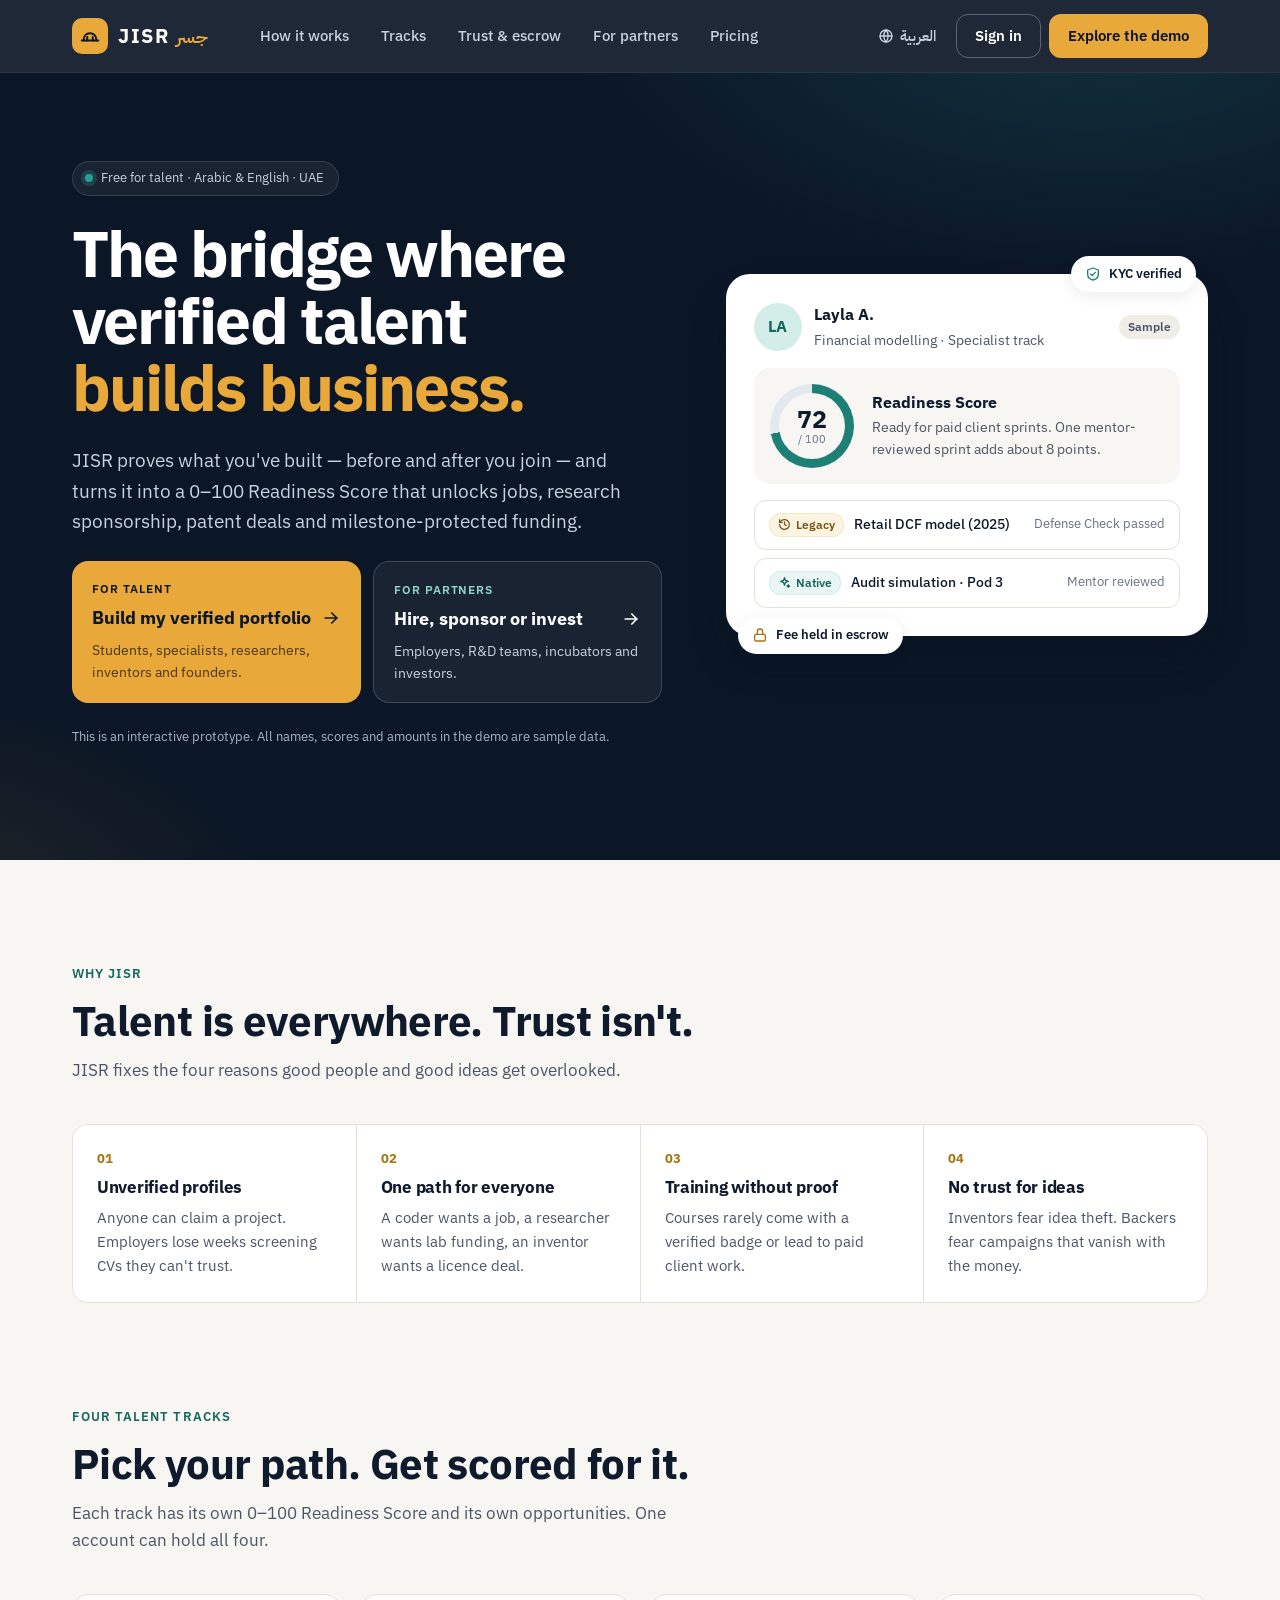
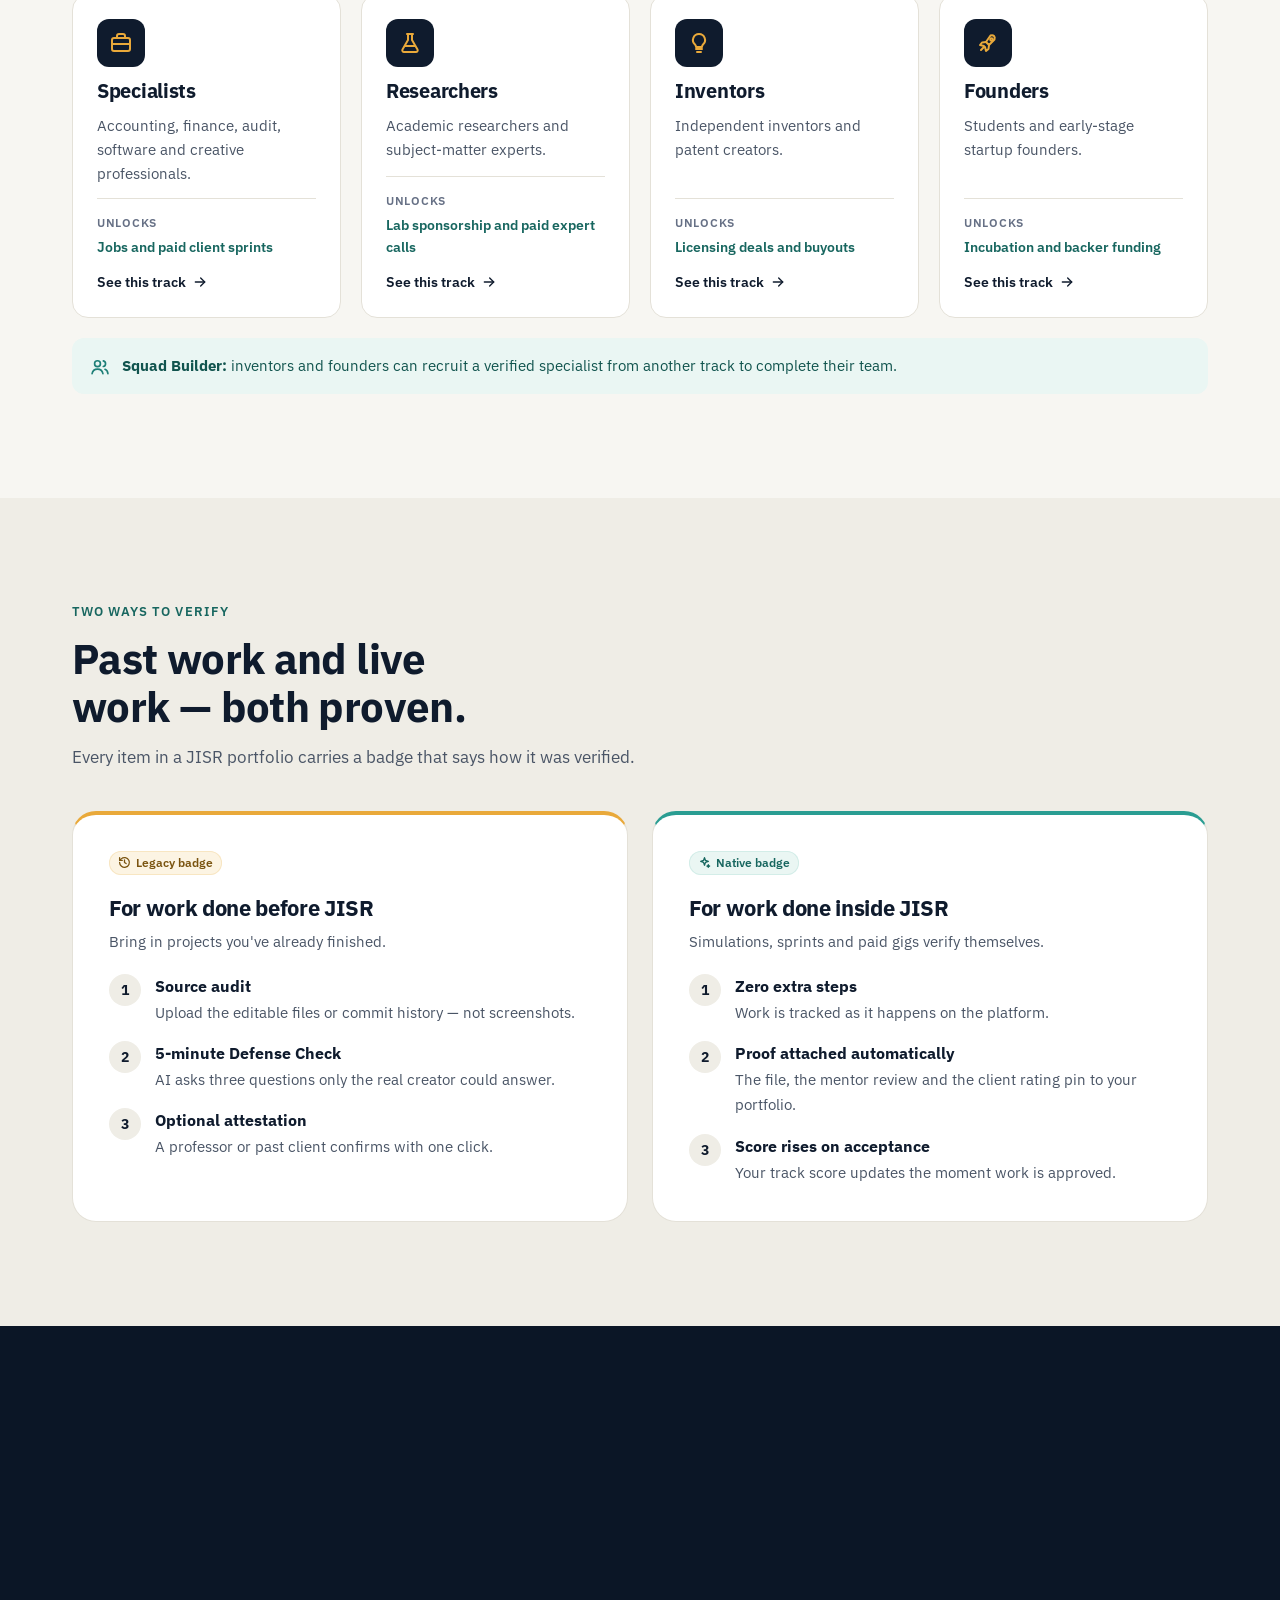
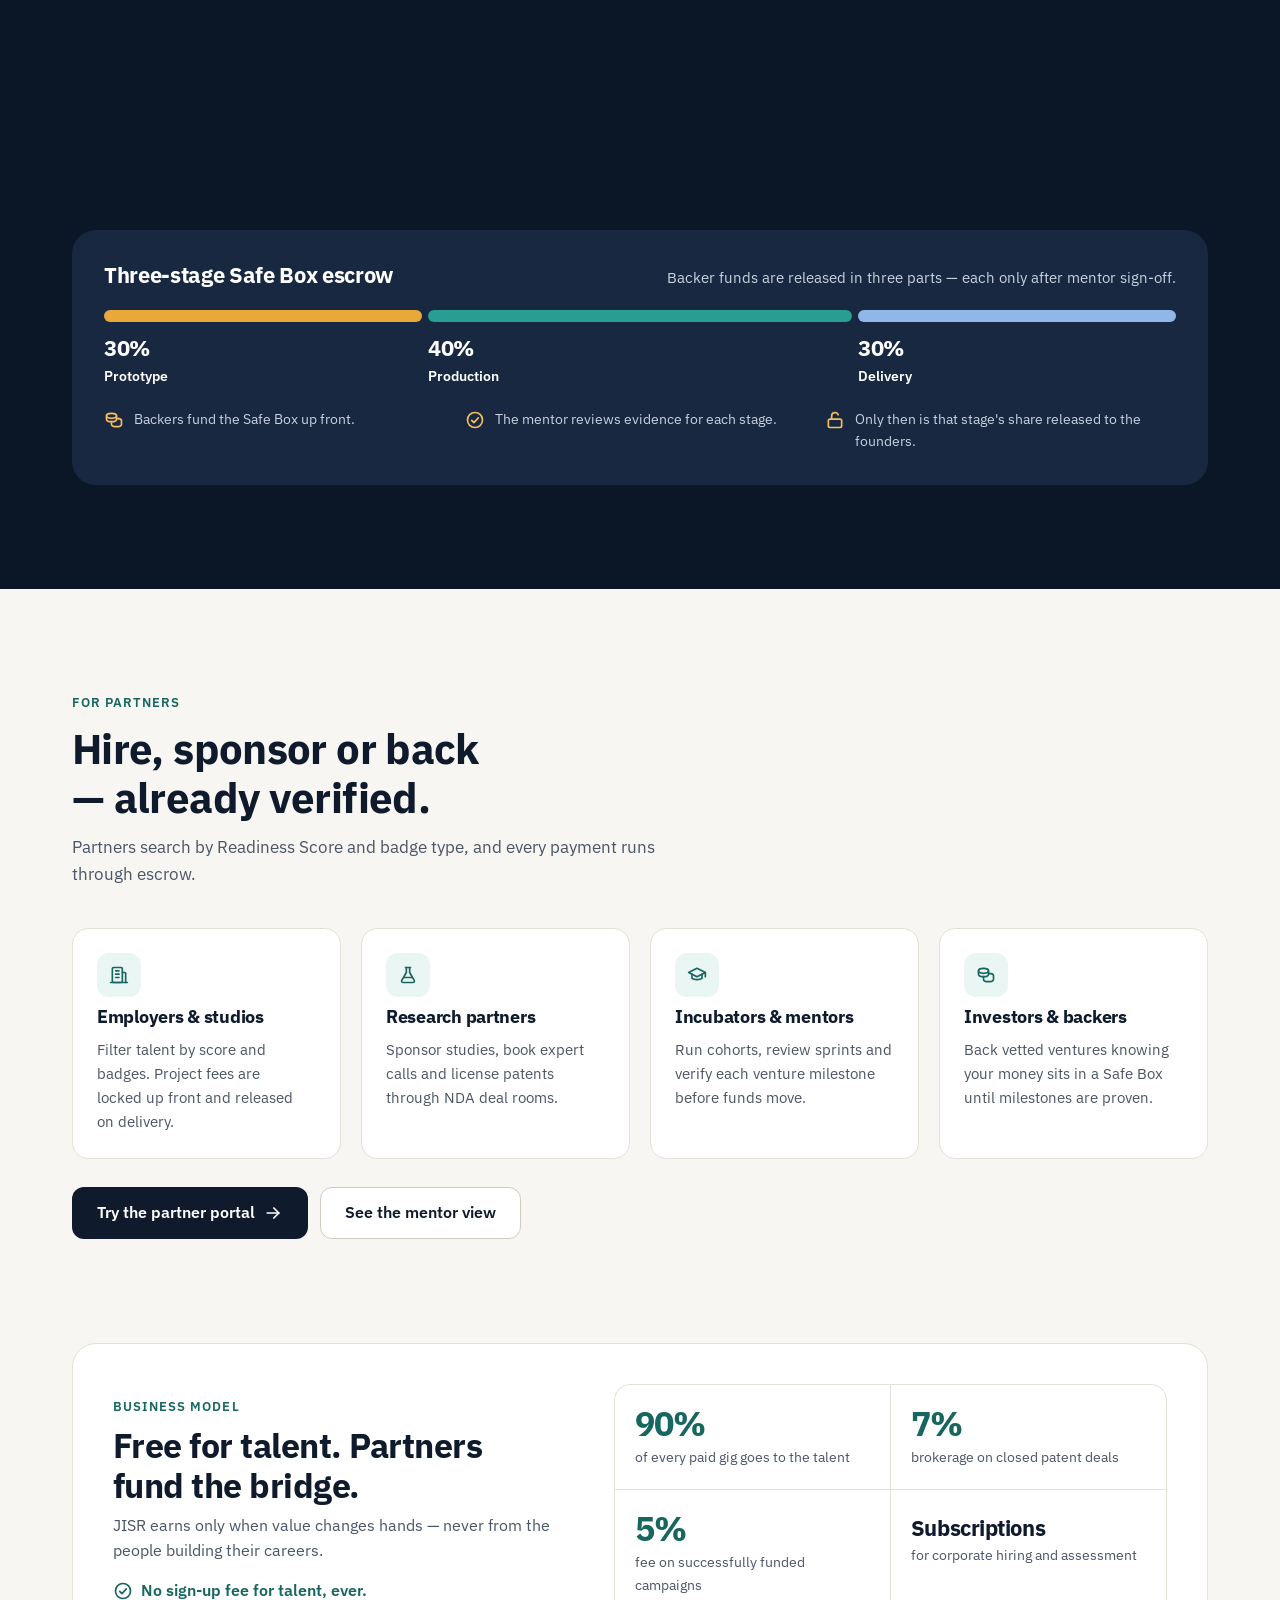
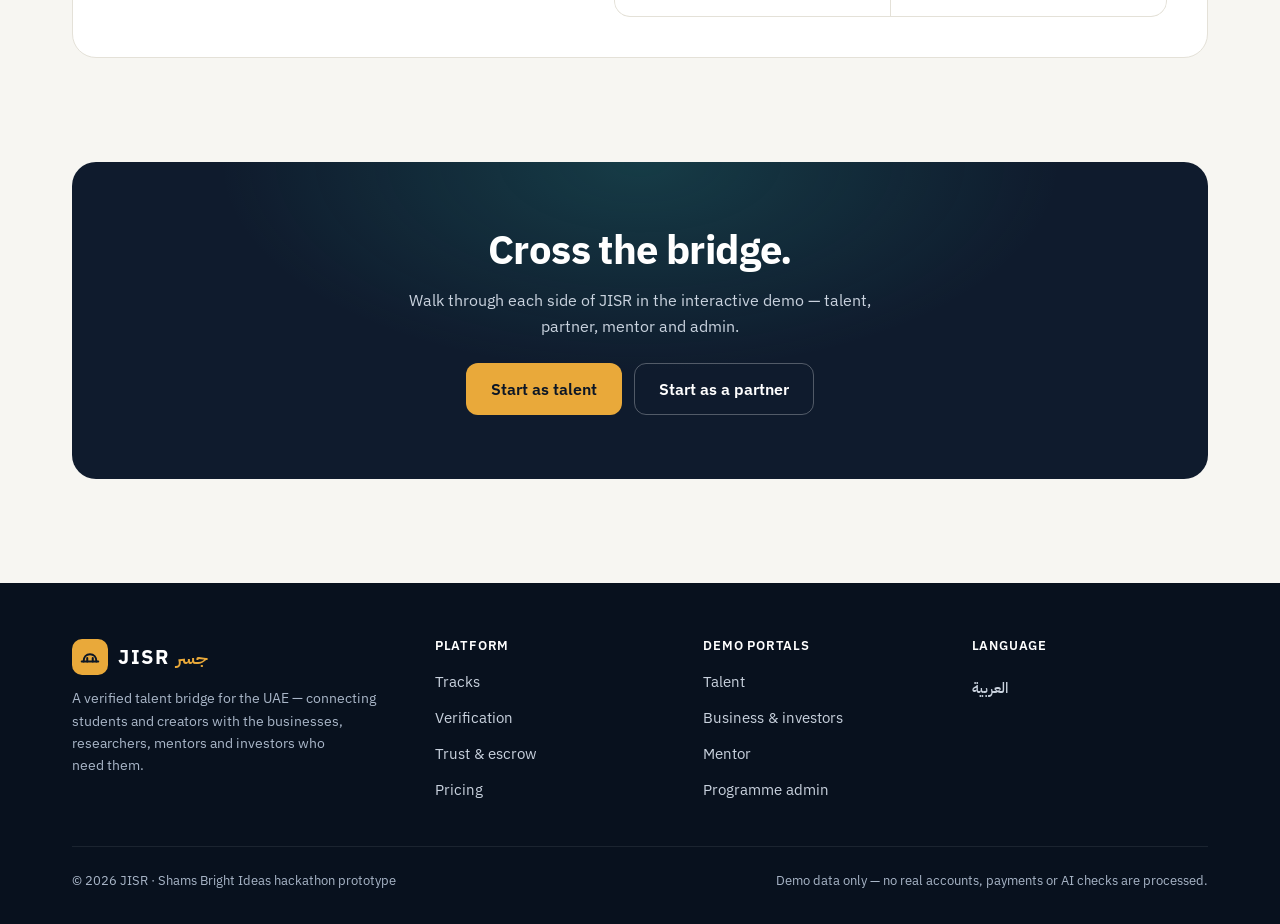
==== commit 25116f0c: "Add sign-in and KYC sign-up (server + pages) One person = one account: KYC onboarding with email/pho" ====
--- a/index.html
+++ b/index.html
@@ -35,6 +35,7 @@
       <button type="button" class="lang-toggle" data-lang-toggle aria-label="التبديل إلى العربية">
         <svg class="icon icon-sm" aria-hidden="true"><use href="#i-globe"></use></svg><span class="lang-label lang-label-ar">العربية</span>
       </button>
+      <a class="btn btn-outline-light header-cta" href="auth.html#signin" data-keep-lang data-i18n="nav.signin">Sign in</a>
       <a class="btn btn-accent header-cta" href="app.html#talent" data-keep-lang data-i18n="nav.demo">Explore the demo</a>
       <button type="button" class="menu-btn" data-menu-btn aria-expanded="false" aria-controls="mobile-nav" aria-label="Menu" data-i18n-attr="aria-label:nav.menu">
         <svg class="icon icon-lg" aria-hidden="true"><use href="#i-menu"></use></svg>
@@ -51,6 +52,7 @@
   <div class="mobile-nav-actions">
     <a class="btn btn-accent btn-lg" href="app.html#talent" data-keep-lang data-i18n="hero.talentCta">I'm talent — see my dashboard</a>
     <a class="btn btn-outline-light btn-lg" href="app.html#business" data-keep-lang data-i18n="hero.bizCta">I'm hiring or investing</a>
+    <a class="btn btn-outline-light btn-lg" href="auth.html#signin" data-keep-lang data-i18n="nav.signin">Sign in</a>
   </div>
 </nav>
 
--- a/assets/css/styles.css
+++ b/assets/css/styles.css
@@ -967,3 +967,28 @@
 .ld-w-card h2 { font-size: 22px; }
 .ld-w-card p { color: var(--navy-200); }
 .ld-w-card .btn { width: 100%; margin-top: 6px; }
+
+/* ==========================================================================
+   CV + certificate verification
+   ========================================================================== */
+.badge-cert { background: var(--navy-100); color: var(--navy-700); box-shadow: inset 0 0 0 1px #D3DBE6; }
+.claim-row { align-items: flex-start; }
+.claim-row .grow { gap: 3px; }
+.claim-row .row-actions { align-items: center; flex-wrap: wrap; justify-content: flex-end; }
+.verdict { display: grid; gap: 4px; padding: 14px 16px; border-radius: var(--r-md); }
+.verdict strong { display: flex; align-items: center; gap: 8px; font-size: 16px; }
+.verdict p { font-size: 14px; }
+.verdict-ok { background: var(--teal-50); color: var(--teal-800); border: 1px solid var(--teal-100); }
+.verdict-warn { background: var(--gold-50); color: var(--gold-700); border: 1px solid var(--gold-100); }
+.verdict-bad { background: var(--red-50); color: var(--red-700); border: 1px solid #F6C9C4; }
+.cert-details summary { cursor: pointer; font-weight: 600; font-size: 14px; min-height: 36px; display: flex; align-items: center; }
+.checks { list-style: none; margin: 6px 0 0; padding: 0; display: grid; gap: 8px; }
+.chk { display: flex; gap: 10px; align-items: flex-start; font-size: 14px; color: var(--text); }
+.chk .icon { width: 18px; height: 18px; margin-top: 2px; }
+.chk-pass .icon { color: var(--teal-600); }
+.chk-warn .icon { color: var(--gold-600); }
+.chk-fail .icon { color: var(--red-700); }
+.chk-info .icon { color: var(--text-subtle); }
+.ela { margin: 14px 0 0; display: grid; gap: 6px; }
+.ela img { width: 100%; max-width: 480px; border-radius: var(--r-md); border: 1px solid var(--border); background: #000; }
+.ela figcaption { font-size: 13px; color: var(--text-muted); }
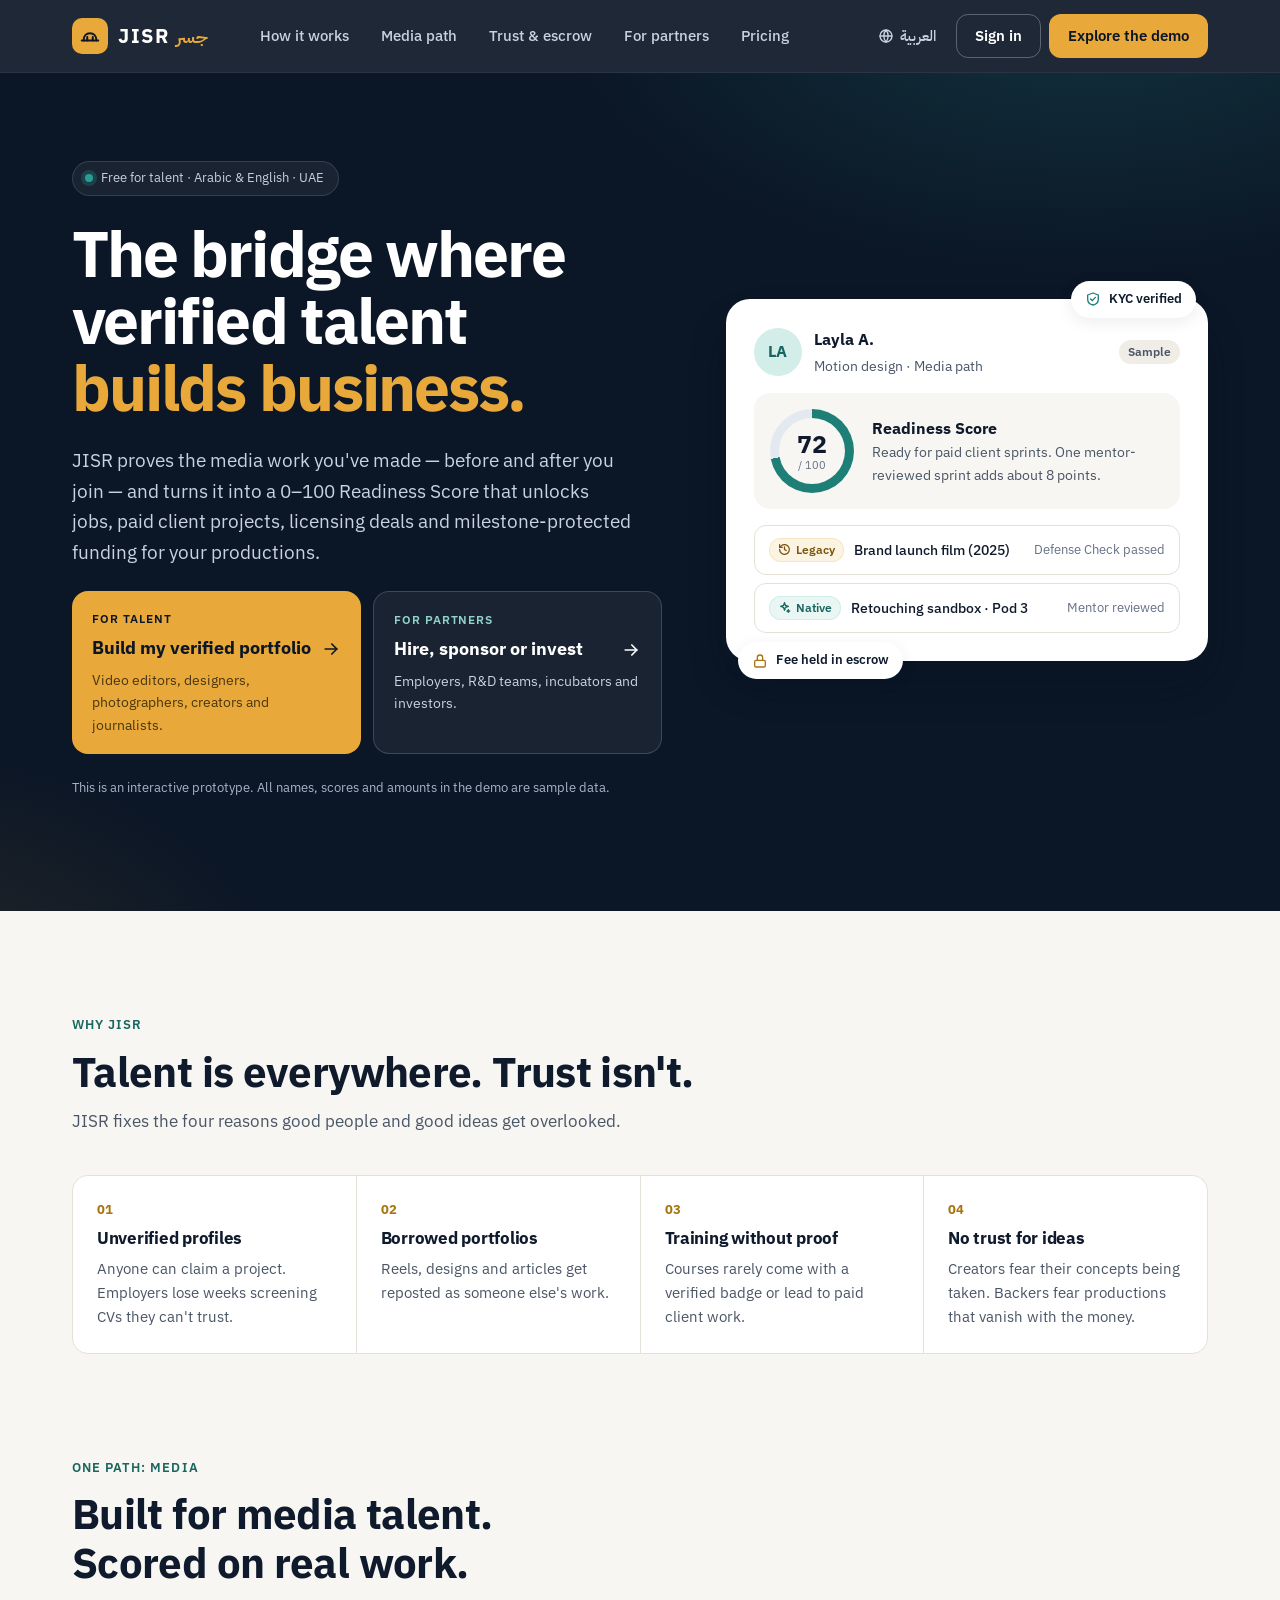
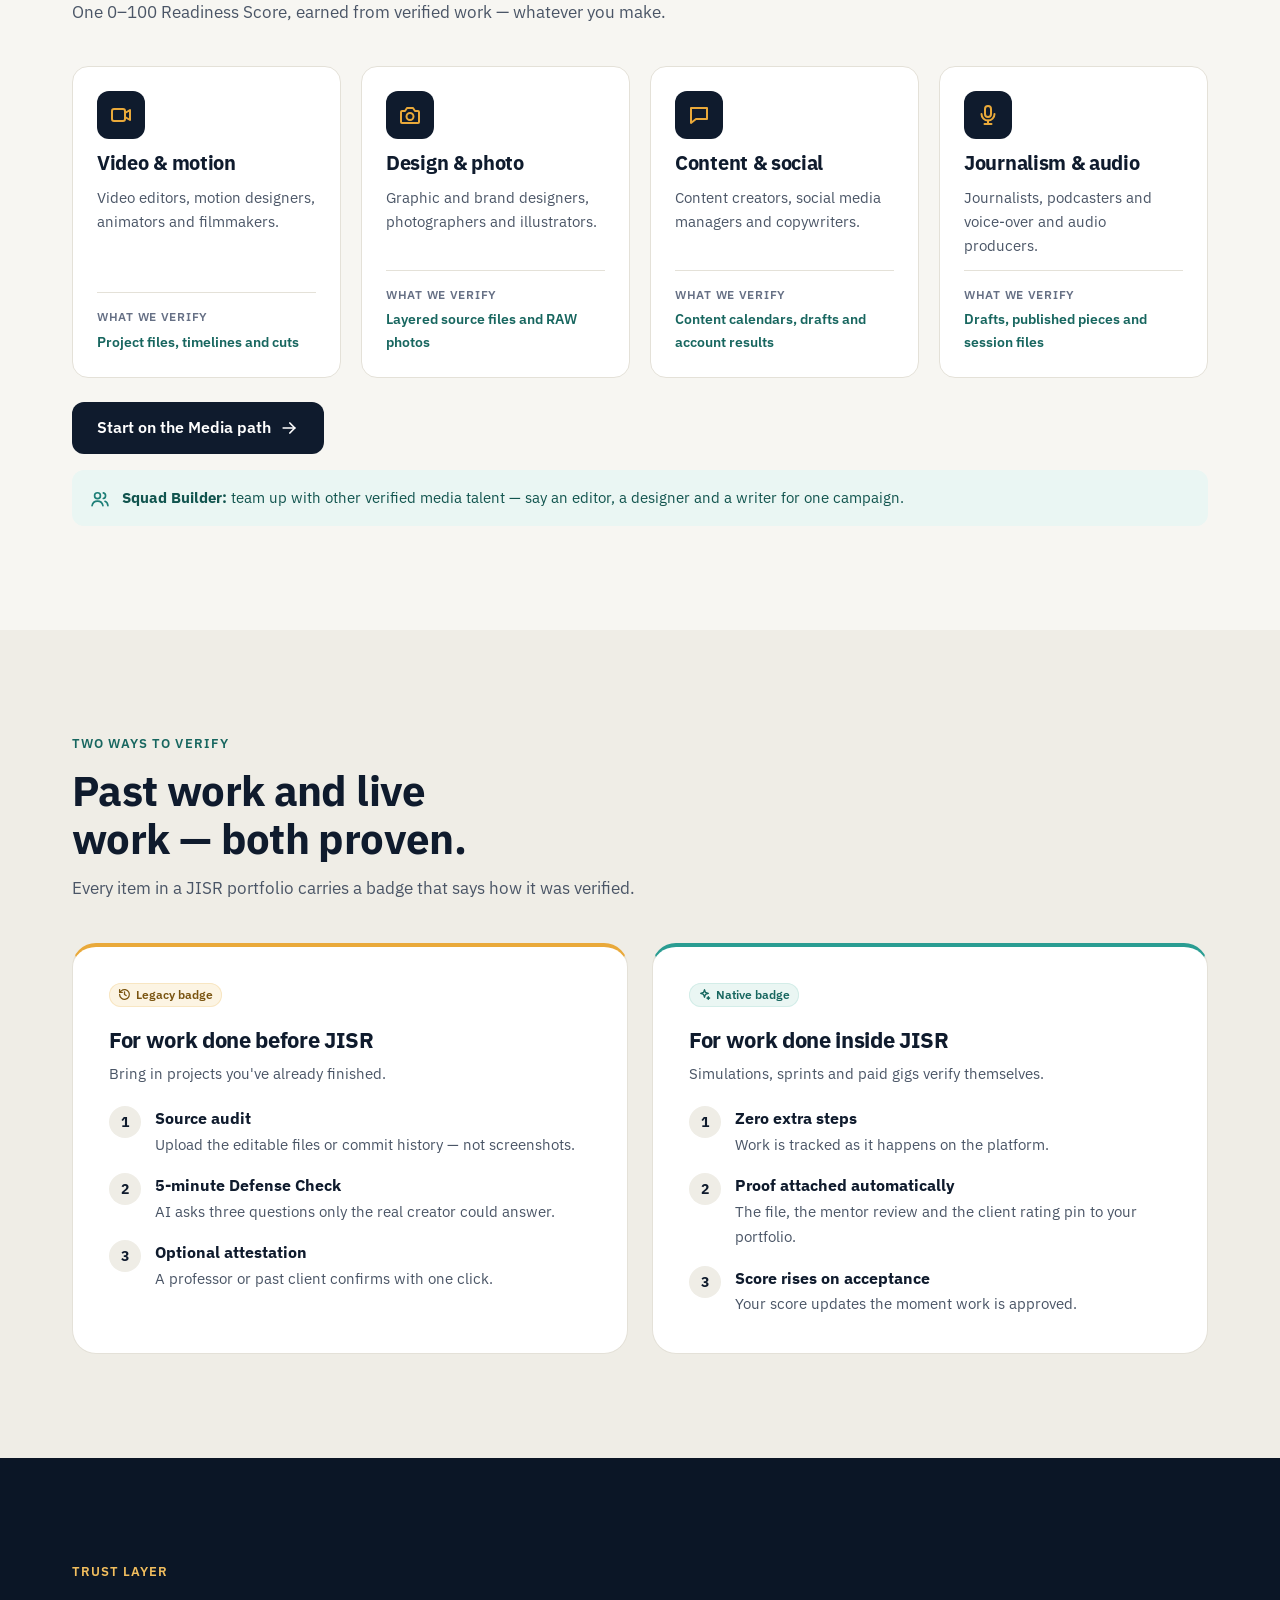
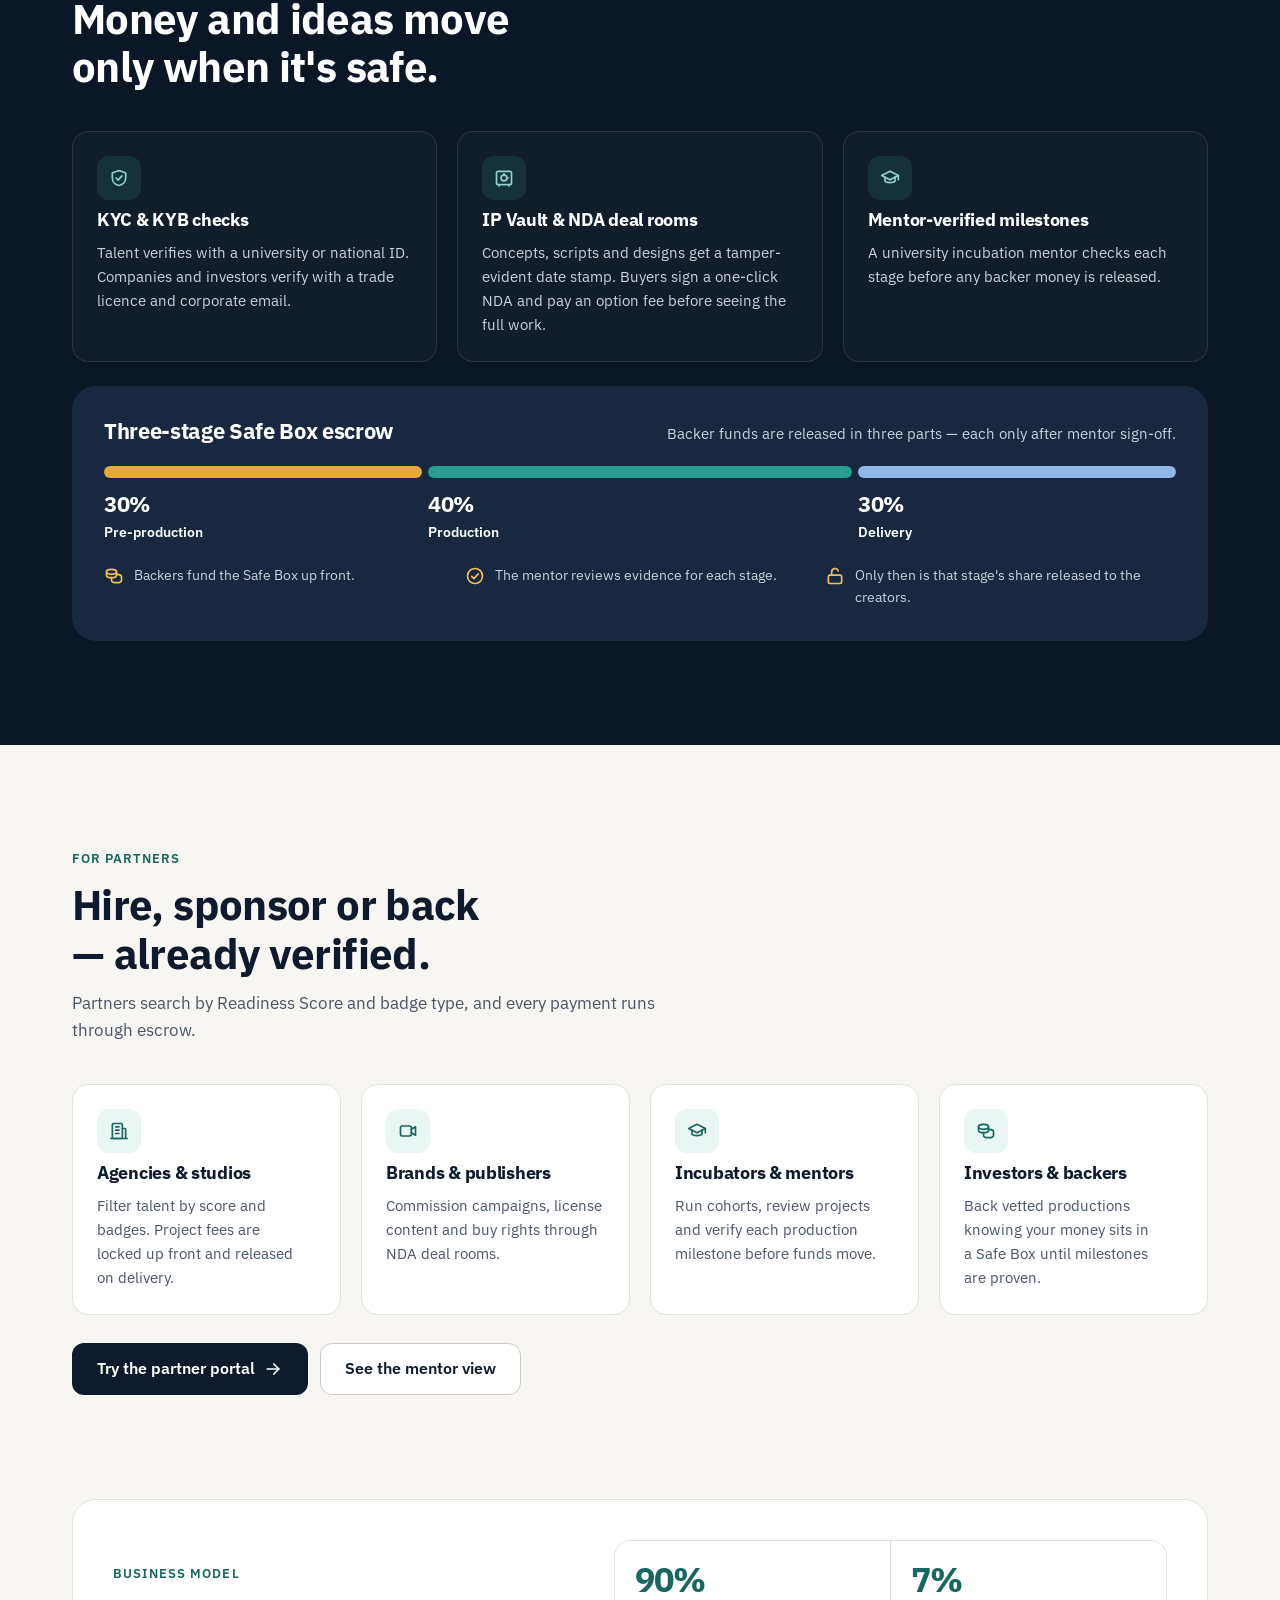
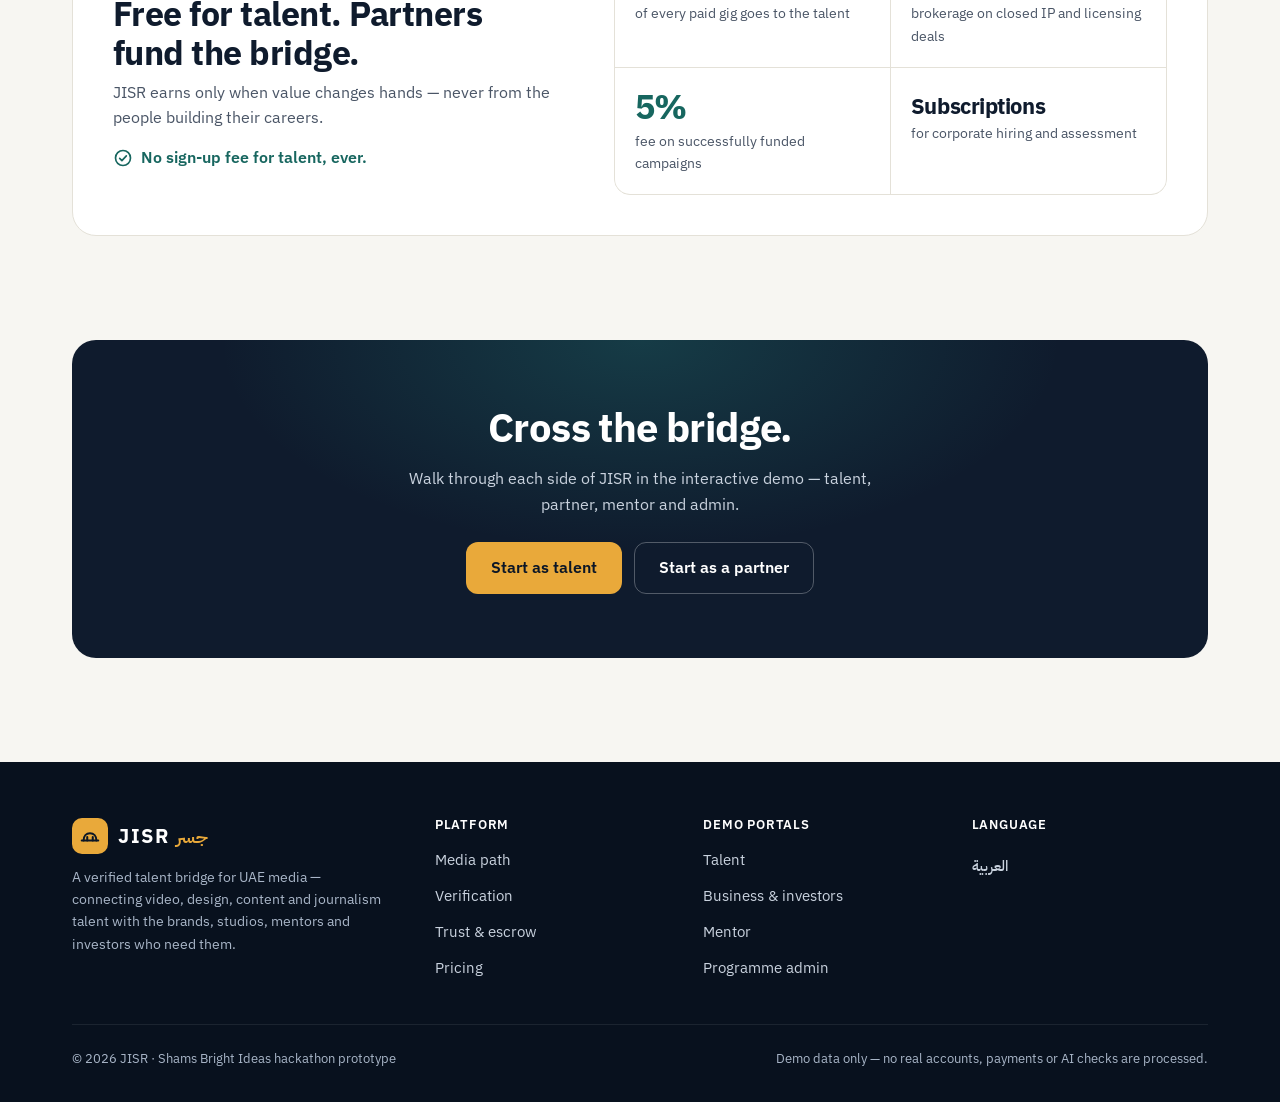
==== commit ce444590: "Make JISR a single Media path - Homepage: the four tracks become one Media path with four specialtie" ====
--- a/index.html
+++ b/index.html
@@ -4,7 +4,7 @@
 <meta charset="utf-8">
 <meta name="viewport" content="width=device-width, initial-scale=1">
 <title data-ar="جسر JISR — حيث تبني المواهب الموثّقة الأعمال">JISR جسر — Where verified talent builds business</title>
-<meta name="description" content="JISR connects KYC-verified students and creators with employers, research partners, incubators and investors. Verified portfolios, Readiness Scores and milestone-protected escrow.">
+<meta name="description" content="JISR connects KYC-verified media talent with agencies, brands, publishers, incubators and investors. Verified portfolios, Readiness Scores and milestone-protected escrow.">
 <meta name="theme-color" content="#0B1626">
 <script>(function(){try{var q=new URLSearchParams(location.search).get('lang');var l=q||localStorage.getItem('jisr.lang');if(l==='ar'){document.documentElement.lang='ar';document.documentElement.dir='rtl';}}catch(e){}})();</script>
 <link rel="icon" href="data:image/svg+xml,%3Csvg xmlns='http://www.w3.org/2000/svg' viewBox='0 0 32 32'%3E%3Crect width='32' height='32' rx='8' fill='%23E9A93A'/%3E%3Cg fill='none' stroke='%230B1626' stroke-width='2.6' stroke-linecap='round'%3E%3Cpath d='M5 22h22'/%3E%3Cpath d='M8 22c0-6 3.5-9.5 8-9.5s8 3.5 8 9.5'/%3E%3Cpath d='M12.5 22v-4.5'/%3E%3Cpath d='M19.5 22v-4.5'/%3E%3C/g%3E%3C/svg%3E">
@@ -26,7 +26,7 @@
     </a>
     <nav class="site-nav" aria-label="Main" data-i18n-attr="aria-label:nav.label">
       <a href="#how" data-i18n="nav.how">How it works</a>
-      <a href="#tracks" data-i18n="nav.tracks">Tracks</a>
+      <a href="#tracks" data-i18n="nav.tracks">Media path</a>
       <a href="#trust" data-i18n="nav.trust">Trust &amp; escrow</a>
       <a href="#partners" data-i18n="nav.partners">For partners</a>
       <a href="#pricing" data-i18n="nav.pricing">Pricing</a>
@@ -45,7 +45,7 @@
 </header>
 <nav id="mobile-nav" class="mobile-nav" aria-label="Mobile" aria-hidden="true">
   <a class="nav-link" href="#how"><span data-i18n="nav.how">How it works</span><svg class="icon flip-rtl" aria-hidden="true"><use href="#i-chevron"></use></svg></a>
-  <a class="nav-link" href="#tracks"><span data-i18n="nav.tracks">Tracks</span><svg class="icon flip-rtl" aria-hidden="true"><use href="#i-chevron"></use></svg></a>
+  <a class="nav-link" href="#tracks"><span data-i18n="nav.tracks">Media path</span><svg class="icon flip-rtl" aria-hidden="true"><use href="#i-chevron"></use></svg></a>
   <a class="nav-link" href="#trust"><span data-i18n="nav.trust">Trust &amp; escrow</span><svg class="icon flip-rtl" aria-hidden="true"><use href="#i-chevron"></use></svg></a>
   <a class="nav-link" href="#partners"><span data-i18n="nav.partners">For partners</span><svg class="icon flip-rtl" aria-hidden="true"><use href="#i-chevron"></use></svg></a>
   <a class="nav-link" href="#pricing"><span data-i18n="nav.pricing">Pricing</span><svg class="icon flip-rtl" aria-hidden="true"><use href="#i-chevron"></use></svg></a>
@@ -64,12 +64,12 @@
     <div class="hero-copy">
       <span class="hero-pill"><span class="dot" aria-hidden="true"></span><span data-i18n="hero.pill">Free for talent · Arabic &amp; English · UAE</span></span>
       <h1 id="hero-h" data-i18n="hero.title">The bridge where verified talent <span class="accent">builds business.</span></h1>
-      <p class="hero-lead" data-i18n="hero.lead">JISR proves what you've built — before and after you join — and turns it into a 0–100 Readiness Score that unlocks jobs, research sponsorship, patent deals and milestone-protected funding.</p>
+      <p class="hero-lead" data-i18n="hero.lead">JISR proves the media work you've made — before and after you join — and turns it into a 0–100 Readiness Score that unlocks jobs, paid client projects, licensing deals and milestone-protected funding for your productions.</p>
       <div class="hero-paths">
         <a class="path-card path-talent" href="app.html#talent" data-keep-lang>
           <span class="path-kicker" data-i18n="hero.talentKicker">For talent</span>
           <span class="path-title"><span data-i18n="hero.talentTitle">Build my verified portfolio</span><svg class="icon flip-rtl" aria-hidden="true"><use href="#i-arrow-right"></use></svg></span>
-          <span class="path-desc" data-i18n="hero.talentDesc">Students, specialists, researchers, inventors and founders.</span>
+          <span class="path-desc" data-i18n="hero.talentDesc">Video editors, designers, photographers, creators and journalists.</span>
         </a>
         <a class="path-card path-biz" href="app.html#business" data-keep-lang>
           <span class="path-kicker" data-i18n="hero.bizKicker">For partners</span>
@@ -87,7 +87,7 @@
           <span class="avatar" aria-hidden="true">LA</span>
           <div class="person-meta">
             <span class="person-name" data-i18n="hero.pName">Layla A.</span>
-            <span class="person-role" data-i18n="hero.pRole">Financial modelling · Specialist track</span>
+            <span class="person-role" data-i18n="hero.pRole">Motion design · Media path</span>
           </div>
           <span class="badge badge-neutral" data-i18n="hero.sample">Sample</span>
         </div>
@@ -101,12 +101,12 @@
         <div class="mini-list">
           <div class="mini-item">
             <span class="badge badge-legacy"><svg class="icon" aria-hidden="true"><use href="#i-history"></use></svg><span data-i18n="b.legacy">Legacy</span></span>
-            <span class="grow" data-i18n="hero.item1">Retail DCF model (2025)</span>
+            <span class="grow" data-i18n="hero.item1">Brand launch film (2025)</span>
             <span class="muted" data-i18n="hero.item1m">Defense Check passed</span>
           </div>
           <div class="mini-item">
             <span class="badge badge-native"><svg class="icon" aria-hidden="true"><use href="#i-sparkle"></use></svg><span data-i18n="b.native">Native</span></span>
-            <span class="grow" data-i18n="hero.item2">Audit simulation · Pod 3</span>
+            <span class="grow" data-i18n="hero.item2">Retouching sandbox · Pod 3</span>
             <span class="muted" data-i18n="hero.item2m">Mentor reviewed</span>
           </div>
         </div>
@@ -126,9 +126,9 @@
     </div>
     <div class="problems reveal">
       <div class="problem"><span class="num">01</span><h3 data-i18n="why.p1t">Unverified profiles</h3><p data-i18n="why.p1d">Anyone can claim a project. Employers lose weeks screening CVs they can't trust.</p></div>
-      <div class="problem"><span class="num">02</span><h3 data-i18n="why.p2t">One path for everyone</h3><p data-i18n="why.p2d">A coder wants a job, a researcher wants lab funding, an inventor wants a licence deal.</p></div>
+      <div class="problem"><span class="num">02</span><h3 data-i18n="why.p2t">Borrowed portfolios</h3><p data-i18n="why.p2d">Reels, designs and articles get reposted as someone else's work.</p></div>
       <div class="problem"><span class="num">03</span><h3 data-i18n="why.p3t">Training without proof</h3><p data-i18n="why.p3d">Courses rarely come with a verified badge or lead to paid client work.</p></div>
-      <div class="problem"><span class="num">04</span><h3 data-i18n="why.p4t">No trust for ideas</h3><p data-i18n="why.p4d">Inventors fear idea theft. Backers fear campaigns that vanish with the money.</p></div>
+      <div class="problem"><span class="num">04</span><h3 data-i18n="why.p4t">No trust for ideas</h3><p data-i18n="why.p4d">Creators fear their concepts being taken. Backers fear productions that vanish with the money.</p></div>
     </div>
   </div>
 </section>
@@ -137,41 +137,40 @@
 <section id="tracks" class="section" style="padding-top:0" aria-labelledby="tracks-h">
   <div class="container">
     <div class="section-head reveal">
-      <span class="eyebrow" data-i18n="tracks.eyebrow">Four talent tracks</span>
-      <h2 id="tracks-h" class="section-title" data-i18n="tracks.title">Pick your path. Get scored for it.</h2>
-      <p class="section-lead" data-i18n="tracks.lead">Each track has its own 0–100 Readiness Score and its own opportunities. One account can hold all four.</p>
+      <span class="eyebrow" data-i18n="tracks.eyebrow">One path: Media</span>
+      <h2 id="tracks-h" class="section-title" data-i18n="tracks.title">Built for media talent. Scored on real work.</h2>
+      <p class="section-lead" data-i18n="tracks.lead">One 0–100 Readiness Score, earned from verified work — whatever you make.</p>
     </div>
     <div class="tracks-grid reveal">
-      <a class="track-card" href="app.html#talent/spec" data-keep-lang>
-        <span class="track-icon"><svg class="icon" aria-hidden="true"><use href="#i-briefcase"></use></svg></span>
-        <h3 data-i18n="t.spec">Specialists</h3>
-        <p data-i18n="t.specD">Accounting, finance, audit, software and creative professionals.</p>
-        <div class="track-unlocks"><small data-i18n="t.unlocks">Unlocks</small><span data-i18n="t.specU">Jobs and paid client sprints</span></div>
-        <span class="track-link"><span data-i18n="t.see">See this track</span><svg class="icon flip-rtl" aria-hidden="true"><use href="#i-arrow-right"></use></svg></span>
-      </a>
-      <a class="track-card" href="app.html#talent/res" data-keep-lang>
-        <span class="track-icon"><svg class="icon" aria-hidden="true"><use href="#i-flask"></use></svg></span>
-        <h3 data-i18n="t.res">Researchers</h3>
-        <p data-i18n="t.resD">Academic researchers and subject-matter experts.</p>
-        <div class="track-unlocks"><small data-i18n="t.unlocks">Unlocks</small><span data-i18n="t.resU">Lab sponsorship and paid expert calls</span></div>
-        <span class="track-link"><span data-i18n="t.see">See this track</span><svg class="icon flip-rtl" aria-hidden="true"><use href="#i-arrow-right"></use></svg></span>
-      </a>
-      <a class="track-card" href="app.html#talent/inv" data-keep-lang>
-        <span class="track-icon"><svg class="icon" aria-hidden="true"><use href="#i-bulb"></use></svg></span>
-        <h3 data-i18n="t.inv">Inventors</h3>
-        <p data-i18n="t.invD">Independent inventors and patent creators.</p>
-        <div class="track-unlocks"><small data-i18n="t.unlocks">Unlocks</small><span data-i18n="t.invU">Licensing deals and buyouts</span></div>
-        <span class="track-link"><span data-i18n="t.see">See this track</span><svg class="icon flip-rtl" aria-hidden="true"><use href="#i-arrow-right"></use></svg></span>
-      </a>
-      <a class="track-card" href="app.html#talent/fnd" data-keep-lang>
-        <span class="track-icon"><svg class="icon" aria-hidden="true"><use href="#i-rocket"></use></svg></span>
-        <h3 data-i18n="t.fnd">Founders</h3>
-        <p data-i18n="t.fndD">Students and early-stage startup founders.</p>
-        <div class="track-unlocks"><small data-i18n="t.unlocks">Unlocks</small><span data-i18n="t.fndU">Incubation and backer funding</span></div>
-        <span class="track-link"><span data-i18n="t.see">See this track</span><svg class="icon flip-rtl" aria-hidden="true"><use href="#i-arrow-right"></use></svg></span>
-      </a>
-    </div>
-    <p class="squad-note reveal"><svg class="icon" aria-hidden="true"><use href="#i-users"></use></svg><span data-i18n="tracks.squad"><strong>Squad Builder:</strong> inventors and founders can recruit a verified specialist from another track to complete their team.</span></p>
+      <div class="track-card">
+        <span class="track-icon"><svg class="icon" aria-hidden="true"><use href="#i-video"></use></svg></span>
+        <h3 data-i18n="m.video">Video &amp; motion</h3>
+        <p data-i18n="m.videoD">Video editors, motion designers, animators and filmmakers.</p>
+        <div class="track-unlocks"><small data-i18n="m.proof">What we verify</small><span data-i18n="m.videoP">Project files, timelines and cuts</span></div>
+      </div>
+      <div class="track-card">
+        <span class="track-icon"><svg class="icon" aria-hidden="true"><use href="#i-camera"></use></svg></span>
+        <h3 data-i18n="m.design">Design &amp; photo</h3>
+        <p data-i18n="m.designD">Graphic and brand designers, photographers and illustrators.</p>
+        <div class="track-unlocks"><small data-i18n="m.proof">What we verify</small><span data-i18n="m.designP">Layered source files and RAW photos</span></div>
+      </div>
+      <div class="track-card">
+        <span class="track-icon"><svg class="icon" aria-hidden="true"><use href="#i-message"></use></svg></span>
+        <h3 data-i18n="m.content">Content &amp; social</h3>
+        <p data-i18n="m.contentD">Content creators, social media managers and copywriters.</p>
+        <div class="track-unlocks"><small data-i18n="m.proof">What we verify</small><span data-i18n="m.contentP">Content calendars, drafts and account results</span></div>
+      </div>
+      <div class="track-card">
+        <span class="track-icon"><svg class="icon" aria-hidden="true"><use href="#i-mic"></use></svg></span>
+        <h3 data-i18n="m.journalism">Journalism &amp; audio</h3>
+        <p data-i18n="m.journalismD">Journalists, podcasters and voice-over and audio producers.</p>
+        <div class="track-unlocks"><small data-i18n="m.proof">What we verify</small><span data-i18n="m.journalismP">Drafts, published pieces and session files</span></div>
+      </div>
+    </div>
+    <div class="track-cta reveal">
+      <a class="btn btn-dark btn-lg" href="app.html#talent" data-keep-lang><span data-i18n="tracks.cta">Start on the Media path</span><svg class="icon flip-rtl" aria-hidden="true"><use href="#i-arrow-right"></use></svg></a>
+      <p class="squad-note"><svg class="icon" aria-hidden="true"><use href="#i-users"></use></svg><span data-i18n="tracks.squad"><strong>Squad Builder:</strong> team up with other verified media talent — say an editor, a designer and a writer for one campaign.</span></p>
+    </div>
   </div>
 </section>
 
@@ -201,7 +200,7 @@
         <ol class="steps" role="list">
           <li class="step"><div><strong data-i18n="v.n1t">Zero extra steps</strong><span data-i18n="v.n1d">Work is tracked as it happens on the platform.</span></div></li>
           <li class="step"><div><strong data-i18n="v.n2t">Proof attached automatically</strong><span data-i18n="v.n2d">The file, the mentor review and the client rating pin to your portfolio.</span></div></li>
-          <li class="step"><div><strong data-i18n="v.n3t">Score rises on acceptance</strong><span data-i18n="v.n3d">Your track score updates the moment work is approved.</span></div></li>
+          <li class="step"><div><strong data-i18n="v.n3t">Score rises on acceptance</strong><span data-i18n="v.n3d">Your score updates the moment work is approved.</span></div></li>
         </ol>
       </article>
     </div>
@@ -217,7 +216,7 @@
     </div>
     <div class="trust-grid reveal">
       <div class="trust-card"><span class="ti"><svg class="icon" aria-hidden="true"><use href="#i-shield"></use></svg></span><h3 data-i18n="tr.c1t">KYC &amp; KYB checks</h3><p data-i18n="tr.c1d">Talent verifies with a university or national ID. Companies and investors verify with a trade licence and corporate email.</p></div>
-      <div class="trust-card"><span class="ti"><svg class="icon" aria-hidden="true"><use href="#i-vault"></use></svg></span><h3 data-i18n="tr.c2t">IP Vault &amp; NDA deal rooms</h3><p data-i18n="tr.c2d">Inventions get a tamper-evident date stamp. Scouts sign a one-click NDA and pay an option fee before seeing full blueprints.</p></div>
+      <div class="trust-card"><span class="ti"><svg class="icon" aria-hidden="true"><use href="#i-vault"></use></svg></span><h3 data-i18n="tr.c2t">IP Vault &amp; NDA deal rooms</h3><p data-i18n="tr.c2d">Concepts, scripts and designs get a tamper-evident date stamp. Buyers sign a one-click NDA and pay an option fee before seeing the full work.</p></div>
       <div class="trust-card"><span class="ti"><svg class="icon" aria-hidden="true"><use href="#i-cap"></use></svg></span><h3 data-i18n="tr.c3t">Mentor-verified milestones</h3><p data-i18n="tr.c3d">A university incubation mentor checks each stage before any backer money is released.</p></div>
     </div>
     <div class="safebox reveal">
@@ -225,15 +224,15 @@
         <h3 data-i18n="tr.sbT">Three-stage Safe Box escrow</h3>
         <p data-i18n="tr.sbD">Backer funds are released in three parts — each only after mentor sign-off.</p>
       </div>
-      <div class="stagebar" role="img" aria-label="Escrow split: 30% prototype, 40% production, 30% delivery" data-i18n-attr="aria-label:tr.sbAria">
-        <div class="sb-1" style="flex:30 1 0"><span class="bar"></span><span class="lbl"><b>30%</b><span data-i18n="tr.s1">Prototype</span></span></div>
+      <div class="stagebar" role="img" aria-label="Escrow split: 30% pre-production, 40% production, 30% delivery" data-i18n-attr="aria-label:tr.sbAria">
+        <div class="sb-1" style="flex:30 1 0"><span class="bar"></span><span class="lbl"><b>30%</b><span data-i18n="tr.s1">Pre-production</span></span></div>
         <div class="sb-2" style="flex:40 1 0"><span class="bar"></span><span class="lbl"><b>40%</b><span data-i18n="tr.s2">Production</span></span></div>
         <div class="sb-3" style="flex:30 1 0"><span class="bar"></span><span class="lbl"><b>30%</b><span data-i18n="tr.s3">Delivery</span></span></div>
       </div>
       <div class="safebox-flow">
         <div><svg class="icon" aria-hidden="true"><use href="#i-coins"></use></svg><span data-i18n="tr.f1">Backers fund the Safe Box up front.</span></div>
         <div><svg class="icon" aria-hidden="true"><use href="#i-check-circle"></use></svg><span data-i18n="tr.f2">The mentor reviews evidence for each stage.</span></div>
-        <div><svg class="icon" aria-hidden="true"><use href="#i-unlock"></use></svg><span data-i18n="tr.f3">Only then is that stage's share released to the founders.</span></div>
+        <div><svg class="icon" aria-hidden="true"><use href="#i-unlock"></use></svg><span data-i18n="tr.f3">Only then is that stage's share released to the creators.</span></div>
       </div>
     </div>
   </div>
@@ -248,10 +247,10 @@
       <p class="section-lead" data-i18n="p.lead">Partners search by Readiness Score and badge type, and every payment runs through escrow.</p>
     </div>
     <div class="partner-grid reveal">
-      <div class="partner-card"><span class="pi"><svg class="icon" aria-hidden="true"><use href="#i-building"></use></svg></span><h3 data-i18n="p.c1t">Employers &amp; studios</h3><p data-i18n="p.c1d">Filter talent by score and badges. Project fees are locked up front and released on delivery.</p></div>
-      <div class="partner-card"><span class="pi"><svg class="icon" aria-hidden="true"><use href="#i-flask"></use></svg></span><h3 data-i18n="p.c2t">Research partners</h3><p data-i18n="p.c2d">Sponsor studies, book expert calls and license patents through NDA deal rooms.</p></div>
-      <div class="partner-card"><span class="pi"><svg class="icon" aria-hidden="true"><use href="#i-cap"></use></svg></span><h3 data-i18n="p.c3t">Incubators &amp; mentors</h3><p data-i18n="p.c3d">Run cohorts, review sprints and verify each venture milestone before funds move.</p></div>
-      <div class="partner-card"><span class="pi"><svg class="icon" aria-hidden="true"><use href="#i-coins"></use></svg></span><h3 data-i18n="p.c4t">Investors &amp; backers</h3><p data-i18n="p.c4d">Back vetted ventures knowing your money sits in a Safe Box until milestones are proven.</p></div>
+      <div class="partner-card"><span class="pi"><svg class="icon" aria-hidden="true"><use href="#i-building"></use></svg></span><h3 data-i18n="p.c1t">Agencies &amp; studios</h3><p data-i18n="p.c1d">Filter talent by score and badges. Project fees are locked up front and released on delivery.</p></div>
+      <div class="partner-card"><span class="pi"><svg class="icon" aria-hidden="true"><use href="#i-video"></use></svg></span><h3 data-i18n="p.c2t">Brands &amp; publishers</h3><p data-i18n="p.c2d">Commission campaigns, license content and buy rights through NDA deal rooms.</p></div>
+      <div class="partner-card"><span class="pi"><svg class="icon" aria-hidden="true"><use href="#i-cap"></use></svg></span><h3 data-i18n="p.c3t">Incubators &amp; mentors</h3><p data-i18n="p.c3d">Run cohorts, review projects and verify each production milestone before funds move.</p></div>
+      <div class="partner-card"><span class="pi"><svg class="icon" aria-hidden="true"><use href="#i-coins"></use></svg></span><h3 data-i18n="p.c4t">Investors &amp; backers</h3><p data-i18n="p.c4d">Back vetted productions knowing your money sits in a Safe Box until milestones are proven.</p></div>
     </div>
     <div class="partner-cta reveal">
       <a class="btn btn-dark btn-lg" href="app.html#business" data-keep-lang><span data-i18n="p.cta1">Try the partner portal</span><svg class="icon flip-rtl" aria-hidden="true"><use href="#i-arrow-right"></use></svg></a>
@@ -272,7 +271,7 @@
       </div>
       <div class="stats">
         <div class="stat"><strong>90%</strong><span data-i18n="m.s1">of every paid gig goes to the talent</span></div>
-        <div class="stat"><strong>7%</strong><span data-i18n="m.s2">brokerage on closed patent deals</span></div>
+        <div class="stat"><strong>7%</strong><span data-i18n="m.s2">brokerage on closed IP and licensing deals</span></div>
         <div class="stat"><strong>5%</strong><span data-i18n="m.s3">fee on successfully funded campaigns</span></div>
         <div class="stat"><strong class="word" data-i18n="m.s4t">Subscriptions</strong><span data-i18n="m.s4">for corporate hiring and assessment</span></div>
       </div>
@@ -305,12 +304,12 @@
           <span class="brand-mark"><svg class="icon" aria-hidden="true"><use href="#i-bridge"></use></svg></span>
           <span class="brand-name"><span class="brand-latin">JISR</span><span class="brand-arabic" lang="ar">جسر</span></span>
         </a>
-        <p data-i18n="f.about">A verified talent bridge for the UAE — connecting students and creators with the businesses, researchers, mentors and investors who need them.</p>
+        <p data-i18n="f.about">A verified talent bridge for UAE media — connecting video, design, content and journalism talent with the brands, studios, mentors and investors who need them.</p>
       </div>
       <div>
         <h4 data-i18n="f.platform">Platform</h4>
         <ul>
-          <li><a href="#tracks" data-i18n="nav.tracks">Tracks</a></li>
+          <li><a href="#tracks" data-i18n="nav.tracks">Media path</a></li>
           <li><a href="#verify" data-i18n="f.verification">Verification</a></li>
           <li><a href="#trust" data-i18n="nav.trust">Trust &amp; escrow</a></li>
           <li><a href="#pricing" data-i18n="nav.pricing">Pricing</a></li>
--- a/assets/css/styles.css
+++ b/assets/css/styles.css
@@ -992,3 +992,16 @@
 .ela { margin: 14px 0 0; display: grid; gap: 6px; }
 .ela img { width: 100%; max-width: 480px; border-radius: var(--r-md); border: 1px solid var(--border); background: #000; }
 .ela figcaption { font-size: 13px; color: var(--text-muted); }
+
+/* sign in / sign out button in the portal header: icon-only on phones so the header fits */
+.auth-btn .icon { display: none; }
+@media (max-width: 639px) {
+  .auth-btn { min-width: 44px; min-height: 44px; padding: 0 10px; }
+  .auth-btn .icon { display: inline-block; }
+  .auth-btn .lbl { display: none; }
+}
+
+/* Media path: four specialty cards (not links) + one call to action */
+div.track-card:hover { transform: none; box-shadow: none; border-color: var(--border); }
+.track-cta { margin-top: 24px; display: grid; gap: 16px; justify-items: start; }
+.track-cta .squad-note { margin-top: 0; width: 100%; }
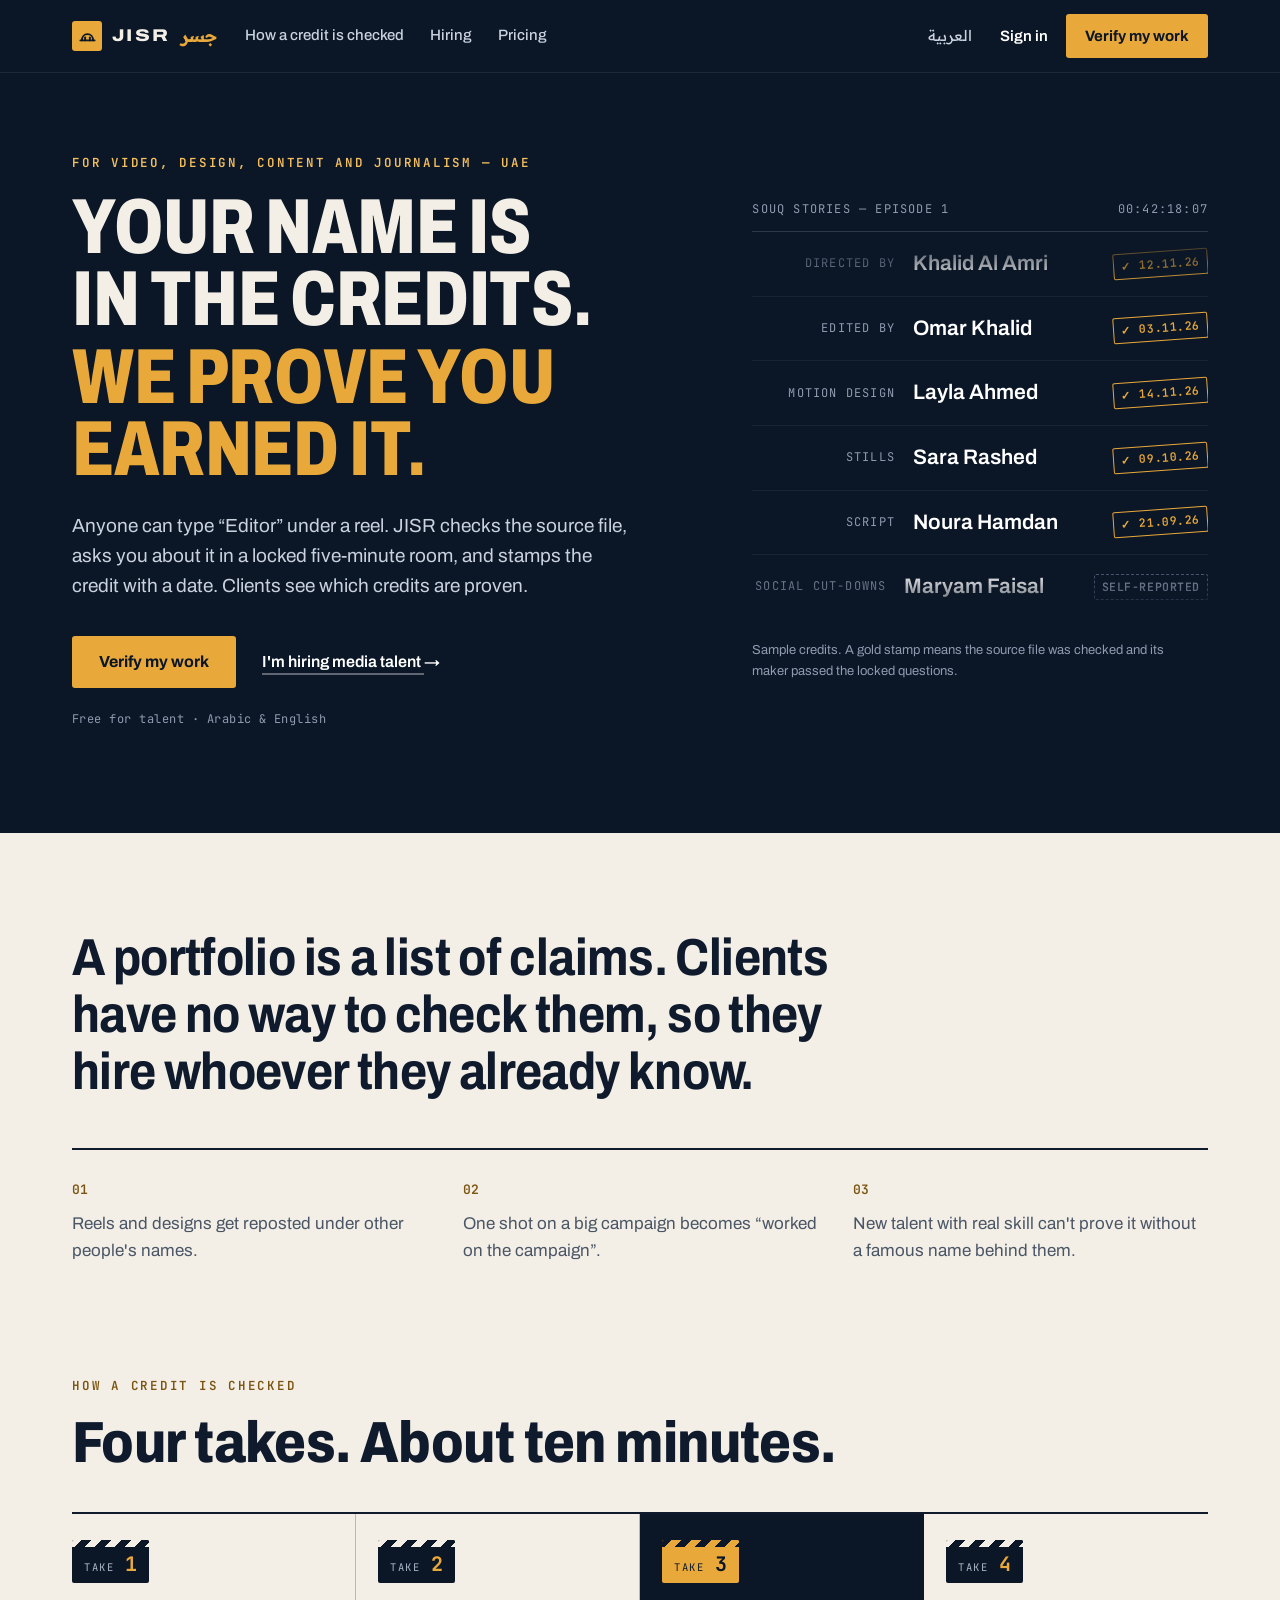
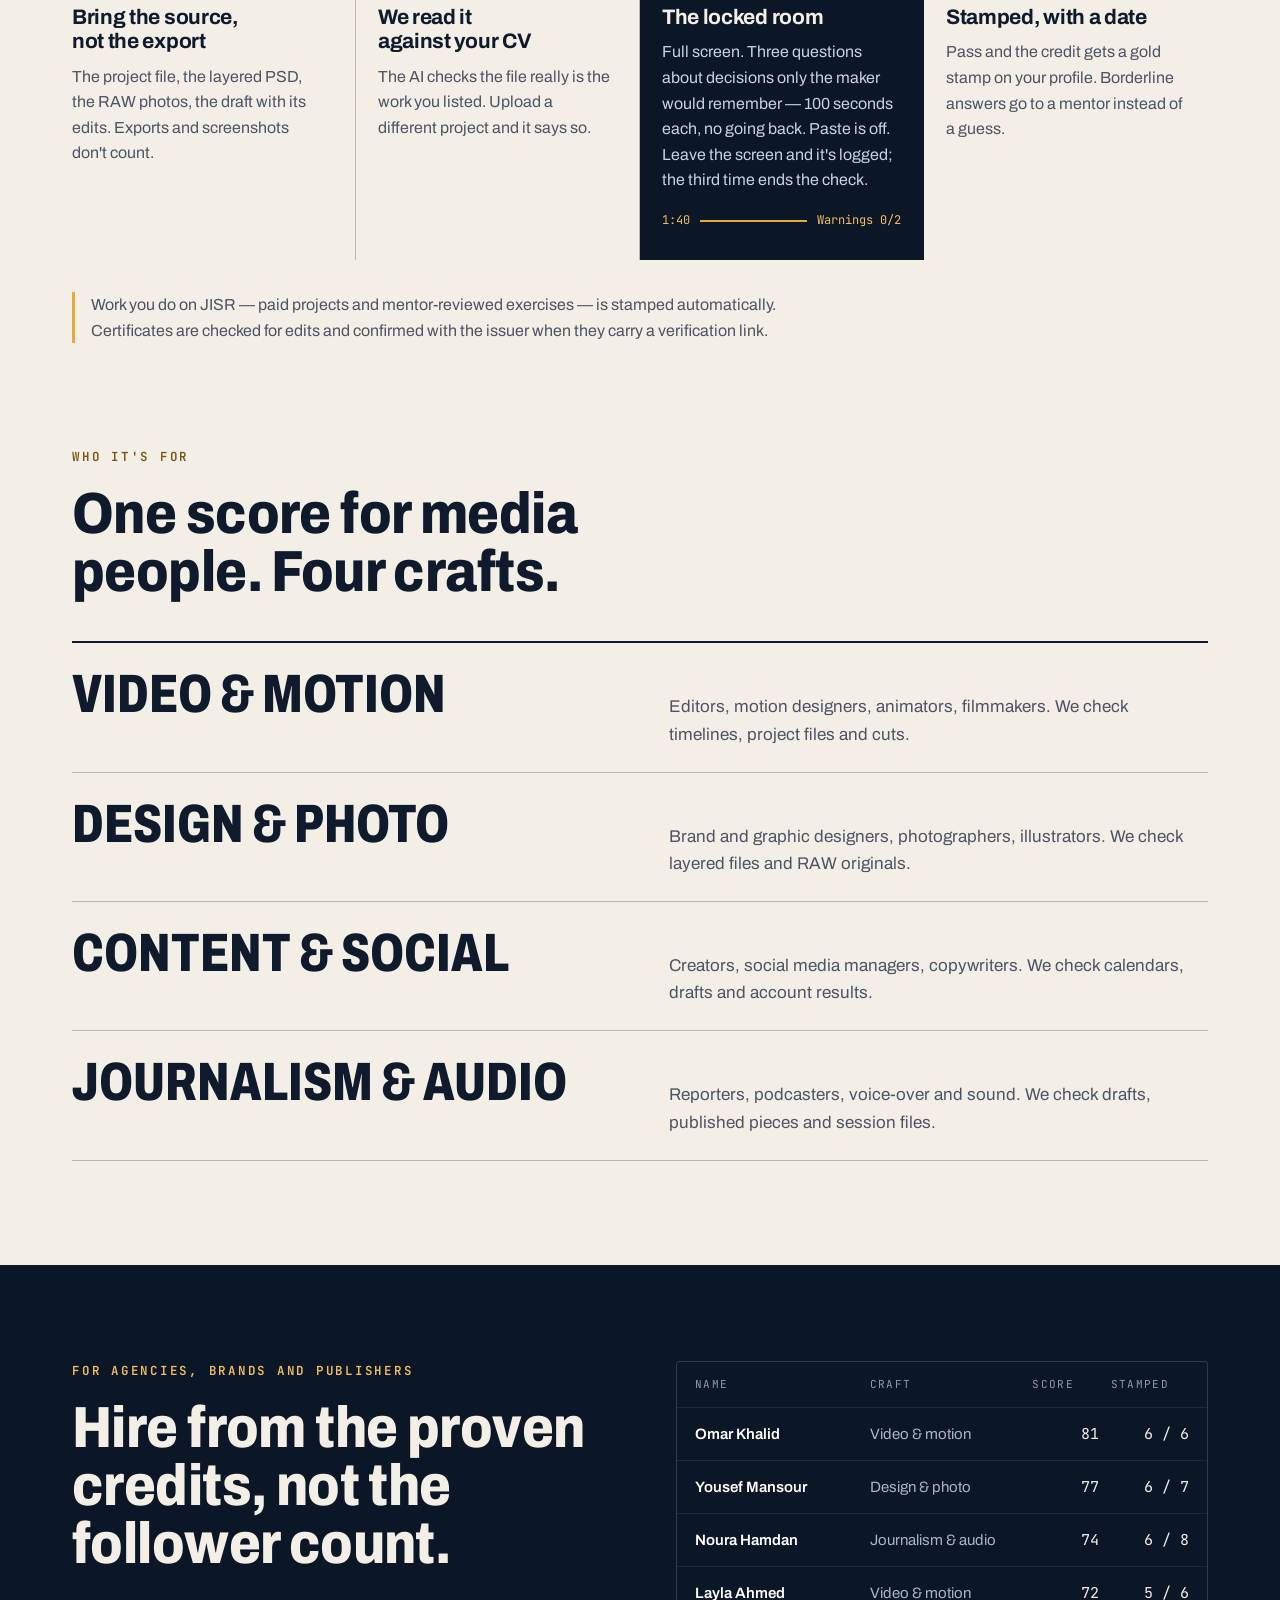
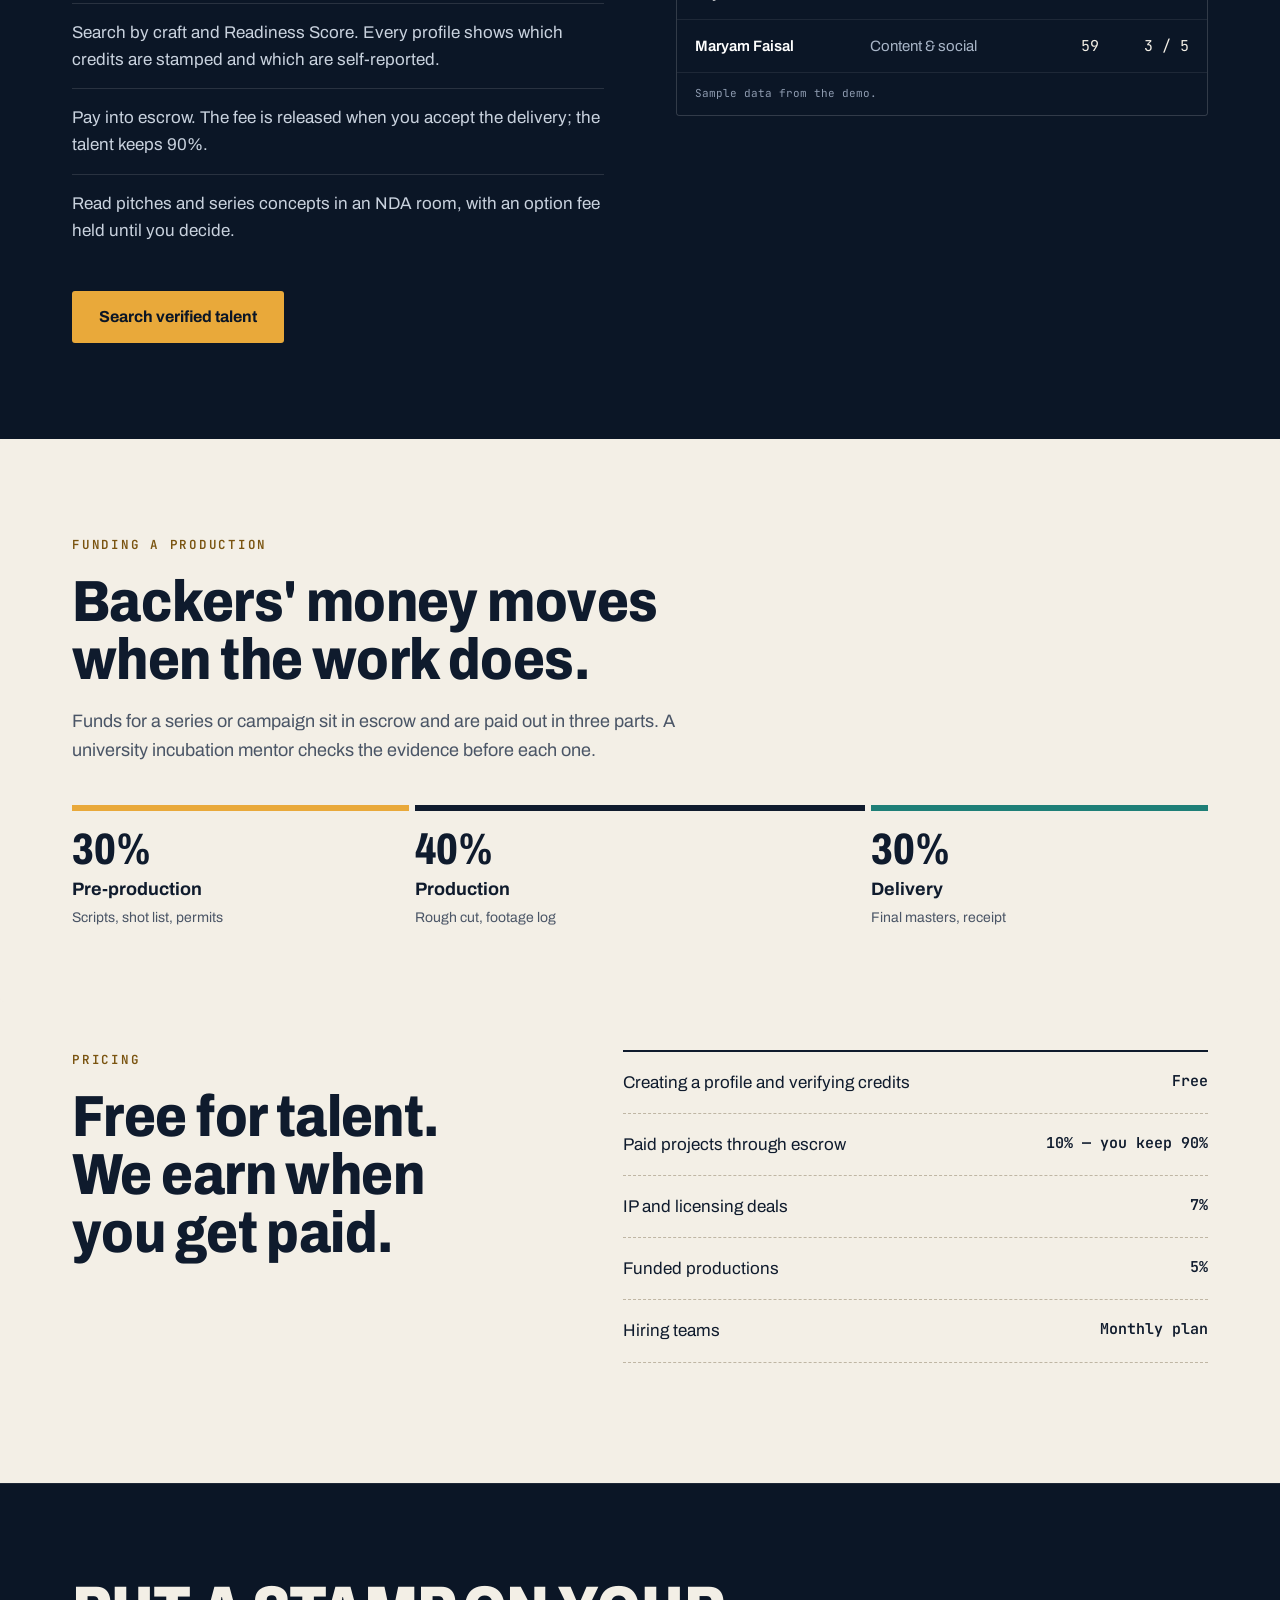
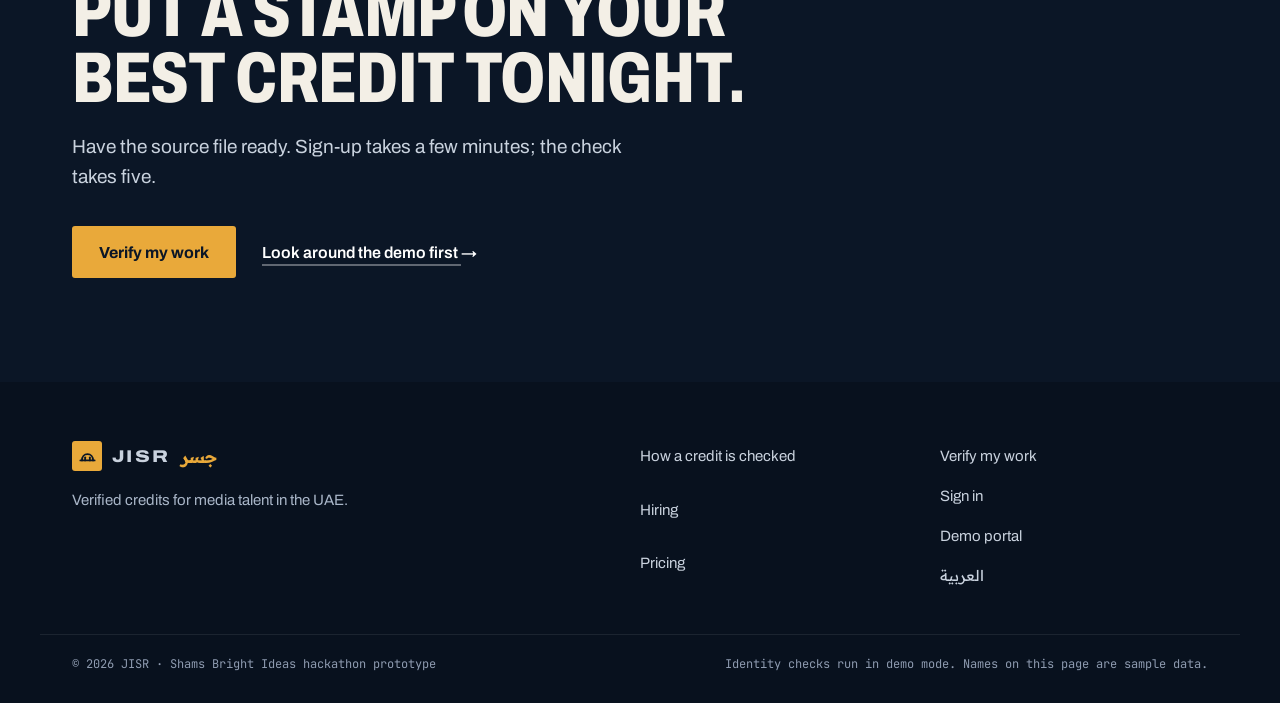
==== commit 33813e37: "Redesign homepage as "The Credits": credit-roll hero, film-slate steps, bone and navy palette, Archi" ====
--- a/index.html
+++ b/index.html
@@ -3,40 +3,36 @@
 <head>
 <meta charset="utf-8">
 <meta name="viewport" content="width=device-width, initial-scale=1">
-<title data-ar="جسر JISR — حيث تبني المواهب الموثّقة الأعمال">JISR جسر — Where verified talent builds business</title>
-<meta name="description" content="JISR connects KYC-verified media talent with agencies, brands, publishers, incubators and investors. Verified portfolios, Readiness Scores and milestone-protected escrow.">
+<title data-ar="جسر JISR — اسمك في الشارة، ونحن نثبت أنك تستحقه">JISR جسر — Your name is in the credits. We prove you earned it.</title>
+<meta name="description" content="JISR checks the credits on a media portfolio — edits, designs, photos, articles, audio — and stamps the ones that are really yours. Free for talent in the UAE, in Arabic and English.">
 <meta name="theme-color" content="#0B1626">
 <script>(function(){try{var q=new URLSearchParams(location.search).get('lang');var l=q||localStorage.getItem('jisr.lang');if(l==='ar'){document.documentElement.lang='ar';document.documentElement.dir='rtl';}}catch(e){}})();</script>
-<link rel="icon" href="data:image/svg+xml,%3Csvg xmlns='http://www.w3.org/2000/svg' viewBox='0 0 32 32'%3E%3Crect width='32' height='32' rx='8' fill='%23E9A93A'/%3E%3Cg fill='none' stroke='%230B1626' stroke-width='2.6' stroke-linecap='round'%3E%3Cpath d='M5 22h22'/%3E%3Cpath d='M8 22c0-6 3.5-9.5 8-9.5s8 3.5 8 9.5'/%3E%3Cpath d='M12.5 22v-4.5'/%3E%3Cpath d='M19.5 22v-4.5'/%3E%3C/g%3E%3C/svg%3E">
+<link rel="icon" href="data:image/svg+xml,%3Csvg xmlns='http://www.w3.org/2000/svg' viewBox='0 0 32 32'%3E%3Crect width='32' height='32' rx='4' fill='%23E9A93A'/%3E%3Cg fill='none' stroke='%230B1626' stroke-width='2.6' stroke-linecap='round'%3E%3Cpath d='M5 22h22'/%3E%3Cpath d='M8 22c0-6 3.5-9.5 8-9.5s8 3.5 8 9.5'/%3E%3Cpath d='M12.5 22v-4.5'/%3E%3Cpath d='M19.5 22v-4.5'/%3E%3C/g%3E%3C/svg%3E">
 <link rel="preconnect" href="https://fonts.googleapis.com">
 <link rel="preconnect" href="https://fonts.gstatic.com" crossorigin>
-<link href="https://fonts.googleapis.com/css2?family=IBM+Plex+Sans:wght@400;500;600;700&family=IBM+Plex+Sans+Arabic:wght@400;500;600;700&display=swap" rel="stylesheet">
+<link href="https://fonts.googleapis.com/css2?family=Archivo:wdth,wght@62..125,400..800&amp;family=Readex+Pro:wght@400;500;600;700&amp;family=JetBrains+Mono:wght@400;600&amp;display=swap" rel="stylesheet">
 <link rel="stylesheet" href="assets/css/styles.css">
+<link rel="stylesheet" href="assets/css/home.css">
 </head>
-<body>
+<body class="home">
 <script src="assets/js/icons.js"></script>
 <a class="skip-link" href="#main" data-i18n="skip">Skip to content</a>
 
-<!-- ============ Header ============ -->
-<header class="site-header">
-  <div class="container bar">
-    <a class="brand" href="index.html" data-keep-lang aria-label="JISR home">
-      <span class="brand-mark"><svg class="icon" aria-hidden="true"><use href="#i-bridge"></use></svg></span>
-      <span class="brand-name"><span class="brand-latin">JISR</span><span class="brand-arabic" lang="ar">جسر</span></span>
+<header class="h-bar">
+  <div class="h-wrap">
+    <a class="h-mark" href="index.html" data-keep-lang aria-label="JISR home">
+      <span class="h-glyph"><svg class="icon" aria-hidden="true"><use href="#i-bridge"></use></svg></span>
+      <span class="h-name">JISR</span><span class="h-ar" lang="ar">جسر</span>
     </a>
-    <nav class="site-nav" aria-label="Main" data-i18n-attr="aria-label:nav.label">
-      <a href="#how" data-i18n="nav.how">How it works</a>
-      <a href="#tracks" data-i18n="nav.tracks">Media path</a>
-      <a href="#trust" data-i18n="nav.trust">Trust &amp; escrow</a>
-      <a href="#partners" data-i18n="nav.partners">For partners</a>
+    <nav class="h-nav" aria-label="Main" data-i18n-attr="aria-label:nav.label">
+      <a href="#how" data-i18n="nav.how">How a credit is checked</a>
+      <a href="#hiring" data-i18n="nav.hiring">Hiring</a>
       <a href="#pricing" data-i18n="nav.pricing">Pricing</a>
     </nav>
-    <div class="header-actions">
-      <button type="button" class="lang-toggle" data-lang-toggle aria-label="التبديل إلى العربية">
-        <svg class="icon icon-sm" aria-hidden="true"><use href="#i-globe"></use></svg><span class="lang-label lang-label-ar">العربية</span>
-      </button>
-      <a class="btn btn-outline-light header-cta" href="auth.html#signin" data-keep-lang data-i18n="nav.signin">Sign in</a>
-      <a class="btn btn-accent header-cta" href="app.html#talent" data-keep-lang data-i18n="nav.demo">Explore the demo</a>
+    <div class="h-actions">
+      <button type="button" class="h-lang" data-lang-toggle aria-label="التبديل إلى العربية"><span class="lang-label lang-label-ar">العربية</span></button>
+      <a class="h-link" href="auth.html#signin" data-keep-lang data-i18n="nav.signin">Sign in</a>
+      <a class="h-btn" href="auth.html#signup" data-keep-lang data-i18n="nav.cta">Verify my work</a>
       <button type="button" class="menu-btn" data-menu-btn aria-expanded="false" aria-controls="mobile-nav" aria-label="Menu" data-i18n-attr="aria-label:nav.menu">
         <svg class="icon icon-lg" aria-hidden="true"><use href="#i-menu"></use></svg>
       </button>
@@ -44,297 +40,208 @@
   </div>
 </header>
 <nav id="mobile-nav" class="mobile-nav" aria-label="Mobile" aria-hidden="true">
-  <a class="nav-link" href="#how"><span data-i18n="nav.how">How it works</span><svg class="icon flip-rtl" aria-hidden="true"><use href="#i-chevron"></use></svg></a>
-  <a class="nav-link" href="#tracks"><span data-i18n="nav.tracks">Media path</span><svg class="icon flip-rtl" aria-hidden="true"><use href="#i-chevron"></use></svg></a>
-  <a class="nav-link" href="#trust"><span data-i18n="nav.trust">Trust &amp; escrow</span><svg class="icon flip-rtl" aria-hidden="true"><use href="#i-chevron"></use></svg></a>
-  <a class="nav-link" href="#partners"><span data-i18n="nav.partners">For partners</span><svg class="icon flip-rtl" aria-hidden="true"><use href="#i-chevron"></use></svg></a>
-  <a class="nav-link" href="#pricing"><span data-i18n="nav.pricing">Pricing</span><svg class="icon flip-rtl" aria-hidden="true"><use href="#i-chevron"></use></svg></a>
+  <a class="nav-link" href="#how"><span data-i18n="nav.how">How a credit is checked</span></a>
+  <a class="nav-link" href="#hiring"><span data-i18n="nav.hiring">Hiring</span></a>
+  <a class="nav-link" href="#pricing"><span data-i18n="nav.pricing">Pricing</span></a>
+  <a class="nav-link" href="auth.html#signin" data-keep-lang><span data-i18n="nav.signin">Sign in</span></a>
   <div class="mobile-nav-actions">
-    <a class="btn btn-accent btn-lg" href="app.html#talent" data-keep-lang data-i18n="hero.talentCta">I'm talent — see my dashboard</a>
-    <a class="btn btn-outline-light btn-lg" href="app.html#business" data-keep-lang data-i18n="hero.bizCta">I'm hiring or investing</a>
-    <a class="btn btn-outline-light btn-lg" href="auth.html#signin" data-keep-lang data-i18n="nav.signin">Sign in</a>
+    <a class="h-btn h-btn-lg" href="auth.html#signup" data-keep-lang data-i18n="nav.cta">Verify my work</a>
+    <a class="h-ghost h-btn-lg" href="app.html#business" data-keep-lang data-i18n="hero.hire">I'm hiring</a>
   </div>
 </nav>
 
 <main id="main">
 
-<!-- ============ Hero ============ -->
-<section class="hero on-dark" aria-labelledby="hero-h">
-  <div class="container hero-inner">
-    <div class="hero-copy">
-      <span class="hero-pill"><span class="dot" aria-hidden="true"></span><span data-i18n="hero.pill">Free for talent · Arabic &amp; English · UAE</span></span>
-      <h1 id="hero-h" data-i18n="hero.title">The bridge where verified talent <span class="accent">builds business.</span></h1>
-      <p class="hero-lead" data-i18n="hero.lead">JISR proves the media work you've made — before and after you join — and turns it into a 0–100 Readiness Score that unlocks jobs, paid client projects, licensing deals and milestone-protected funding for your productions.</p>
-      <div class="hero-paths">
-        <a class="path-card path-talent" href="app.html#talent" data-keep-lang>
-          <span class="path-kicker" data-i18n="hero.talentKicker">For talent</span>
-          <span class="path-title"><span data-i18n="hero.talentTitle">Build my verified portfolio</span><svg class="icon flip-rtl" aria-hidden="true"><use href="#i-arrow-right"></use></svg></span>
-          <span class="path-desc" data-i18n="hero.talentDesc">Video editors, designers, photographers, creators and journalists.</span>
-        </a>
-        <a class="path-card path-biz" href="app.html#business" data-keep-lang>
-          <span class="path-kicker" data-i18n="hero.bizKicker">For partners</span>
-          <span class="path-title"><span data-i18n="hero.bizTitle">Hire, sponsor or invest</span><svg class="icon flip-rtl" aria-hidden="true"><use href="#i-arrow-right"></use></svg></span>
-          <span class="path-desc" data-i18n="hero.bizDesc">Employers, R&amp;D teams, incubators and investors.</span>
-        </a>
+<!-- ============ 1 · The credits ============ -->
+<section class="stage" aria-labelledby="hero-h">
+  <div class="stage-wrap">
+    <div class="stage-copy">
+      <p class="kicker" data-i18n="hero.kicker">For video, design, content and journalism — UAE</p>
+      <h1 id="hero-h" class="display" data-i18n="hero.title">Your name is in the credits. <em>We prove you earned it.</em></h1>
+      <p class="lede" data-i18n="hero.lede">Anyone can type “Editor” under a reel. JISR checks the source file, asks you about it in a locked five-minute room, and stamps the credit with a date. Clients see which credits are proven.</p>
+      <div class="stage-cta">
+        <a class="h-btn h-btn-lg" href="auth.html#signup" data-keep-lang data-i18n="nav.cta">Verify my work</a>
+        <a class="text-link" href="app.html#business" data-keep-lang><span data-i18n="hero.hire2">I'm hiring media talent</span> <span aria-hidden="true" class="arrow">→</span></a>
       </div>
-      <p class="hero-note" data-i18n="hero.note">This is an interactive prototype. All names, scores and amounts in the demo are sample data.</p>
-    </div>
-
-    <div class="preview-stack" aria-label="Example talent profile (sample data)" data-i18n-attr="aria-label:hero.previewLabel">
-      <span class="preview-tag t1"><svg class="icon" aria-hidden="true"><use href="#i-shield"></use></svg><span data-i18n="hero.tagKyc">KYC verified</span></span>
-      <div class="preview-card">
-        <div class="person">
-          <span class="avatar" aria-hidden="true">LA</span>
-          <div class="person-meta">
-            <span class="person-name" data-i18n="hero.pName">Layla A.</span>
-            <span class="person-role" data-i18n="hero.pRole">Motion design · Media path</span>
-          </div>
-          <span class="badge badge-neutral" data-i18n="hero.sample">Sample</span>
-        </div>
-        <div class="score-row">
-          <div class="ring" style="--val:72" role="img" aria-label="Readiness Score 72 out of 100" data-i18n-attr="aria-label:hero.ringLabel"><div class="ring-val"><strong>72</strong><span>/ 100</span></div></div>
-          <div>
-            <strong data-i18n="hero.score">Readiness Score</strong>
-            <p class="small muted" data-i18n="hero.scoreDesc">Ready for paid client sprints. One mentor-reviewed sprint adds about 8 points.</p>
-          </div>
-        </div>
-        <div class="mini-list">
-          <div class="mini-item">
-            <span class="badge badge-legacy"><svg class="icon" aria-hidden="true"><use href="#i-history"></use></svg><span data-i18n="b.legacy">Legacy</span></span>
-            <span class="grow" data-i18n="hero.item1">Brand launch film (2025)</span>
-            <span class="muted" data-i18n="hero.item1m">Defense Check passed</span>
-          </div>
-          <div class="mini-item">
-            <span class="badge badge-native"><svg class="icon" aria-hidden="true"><use href="#i-sparkle"></use></svg><span data-i18n="b.native">Native</span></span>
-            <span class="grow" data-i18n="hero.item2">Retouching sandbox · Pod 3</span>
-            <span class="muted" data-i18n="hero.item2m">Mentor reviewed</span>
-          </div>
-        </div>
+      <p class="fine" data-i18n="hero.fine">Free for talent · Arabic &amp; English</p>
+    </div>
+
+    <figure class="roll" aria-label="Example credits with verification stamps (sample names)" data-i18n-attr="aria-label:roll.label">
+      <div class="roll-head"><span data-i18n="roll.title">Souq Stories — Episode 1</span><span class="roll-tc" dir="ltr">00:42:18:07</span></div>
+      <div class="roll-window">
+        <ol class="roll-list" role="list">
+          <li><span class="r-role" data-i18n="roll.r1">Directed by</span><span class="r-name">Khalid Al Amri</span><span class="stamp" dir="ltr">✓ 12.11.26</span></li>
+          <li><span class="r-role" data-i18n="roll.r2">Edited by</span><span class="r-name">Omar Khalid</span><span class="stamp" dir="ltr">✓ 03.11.26</span></li>
+          <li><span class="r-role" data-i18n="roll.r3">Motion design</span><span class="r-name">Layla Ahmed</span><span class="stamp" dir="ltr">✓ 14.11.26</span></li>
+          <li><span class="r-role" data-i18n="roll.r4">Stills</span><span class="r-name">Sara Rashed</span><span class="stamp" dir="ltr">✓ 09.10.26</span></li>
+          <li><span class="r-role" data-i18n="roll.r5">Script</span><span class="r-name">Noura Hamdan</span><span class="stamp" dir="ltr">✓ 21.09.26</span></li>
+          <li><span class="r-role" data-i18n="roll.r6">Social cut-downs</span><span class="r-name">Maryam Faisal</span><span class="stamp stamp-open" data-i18n="roll.self">self-reported</span></li>
+          <li><span class="r-role" data-i18n="roll.r7">Sound</span><span class="r-name">Tariq Bakr</span><span class="stamp" dir="ltr">✓ 30.10.26</span></li>
+          <li><span class="r-role" data-i18n="roll.r8">Titles</span><span class="r-name">Rania Daher</span><span class="stamp stamp-open" data-i18n="roll.self">self-reported</span></li>
+        </ol>
       </div>
-      <span class="preview-tag t2"><svg class="icon" aria-hidden="true"><use href="#i-lock"></use></svg><span data-i18n="hero.tagEscrow">Fee held in escrow</span></span>
-    </div>
-  </div>
-</section>
-
-<!-- ============ Why / How ============ -->
-<section id="how" class="section" aria-labelledby="how-h">
-  <div class="container">
-    <div class="section-head reveal">
-      <span class="eyebrow" data-i18n="why.eyebrow">Why JISR</span>
-      <h2 id="how-h" class="section-title" data-i18n="why.title">Talent is everywhere. Trust isn't.</h2>
-      <p class="section-lead" data-i18n="why.lead">JISR fixes the four reasons good people and good ideas get overlooked.</p>
-    </div>
-    <div class="problems reveal">
-      <div class="problem"><span class="num">01</span><h3 data-i18n="why.p1t">Unverified profiles</h3><p data-i18n="why.p1d">Anyone can claim a project. Employers lose weeks screening CVs they can't trust.</p></div>
-      <div class="problem"><span class="num">02</span><h3 data-i18n="why.p2t">Borrowed portfolios</h3><p data-i18n="why.p2d">Reels, designs and articles get reposted as someone else's work.</p></div>
-      <div class="problem"><span class="num">03</span><h3 data-i18n="why.p3t">Training without proof</h3><p data-i18n="why.p3d">Courses rarely come with a verified badge or lead to paid client work.</p></div>
-      <div class="problem"><span class="num">04</span><h3 data-i18n="why.p4t">No trust for ideas</h3><p data-i18n="why.p4d">Creators fear their concepts being taken. Backers fear productions that vanish with the money.</p></div>
-    </div>
-  </div>
-</section>
-
-<!-- ============ Tracks ============ -->
-<section id="tracks" class="section" style="padding-top:0" aria-labelledby="tracks-h">
-  <div class="container">
-    <div class="section-head reveal">
-      <span class="eyebrow" data-i18n="tracks.eyebrow">One path: Media</span>
-      <h2 id="tracks-h" class="section-title" data-i18n="tracks.title">Built for media talent. Scored on real work.</h2>
-      <p class="section-lead" data-i18n="tracks.lead">One 0–100 Readiness Score, earned from verified work — whatever you make.</p>
-    </div>
-    <div class="tracks-grid reveal">
-      <div class="track-card">
-        <span class="track-icon"><svg class="icon" aria-hidden="true"><use href="#i-video"></use></svg></span>
-        <h3 data-i18n="m.video">Video &amp; motion</h3>
-        <p data-i18n="m.videoD">Video editors, motion designers, animators and filmmakers.</p>
-        <div class="track-unlocks"><small data-i18n="m.proof">What we verify</small><span data-i18n="m.videoP">Project files, timelines and cuts</span></div>
-      </div>
-      <div class="track-card">
-        <span class="track-icon"><svg class="icon" aria-hidden="true"><use href="#i-camera"></use></svg></span>
-        <h3 data-i18n="m.design">Design &amp; photo</h3>
-        <p data-i18n="m.designD">Graphic and brand designers, photographers and illustrators.</p>
-        <div class="track-unlocks"><small data-i18n="m.proof">What we verify</small><span data-i18n="m.designP">Layered source files and RAW photos</span></div>
-      </div>
-      <div class="track-card">
-        <span class="track-icon"><svg class="icon" aria-hidden="true"><use href="#i-message"></use></svg></span>
-        <h3 data-i18n="m.content">Content &amp; social</h3>
-        <p data-i18n="m.contentD">Content creators, social media managers and copywriters.</p>
-        <div class="track-unlocks"><small data-i18n="m.proof">What we verify</small><span data-i18n="m.contentP">Content calendars, drafts and account results</span></div>
-      </div>
-      <div class="track-card">
-        <span class="track-icon"><svg class="icon" aria-hidden="true"><use href="#i-mic"></use></svg></span>
-        <h3 data-i18n="m.journalism">Journalism &amp; audio</h3>
-        <p data-i18n="m.journalismD">Journalists, podcasters and voice-over and audio producers.</p>
-        <div class="track-unlocks"><small data-i18n="m.proof">What we verify</small><span data-i18n="m.journalismP">Drafts, published pieces and session files</span></div>
-      </div>
-    </div>
-    <div class="track-cta reveal">
-      <a class="btn btn-dark btn-lg" href="app.html#talent" data-keep-lang><span data-i18n="tracks.cta">Start on the Media path</span><svg class="icon flip-rtl" aria-hidden="true"><use href="#i-arrow-right"></use></svg></a>
-      <p class="squad-note"><svg class="icon" aria-hidden="true"><use href="#i-users"></use></svg><span data-i18n="tracks.squad"><strong>Squad Builder:</strong> team up with other verified media talent — say an editor, a designer and a writer for one campaign.</span></p>
-    </div>
-  </div>
-</section>
-
-<!-- ============ Verification ============ -->
-<section id="verify" class="section" style="background:var(--bg-alt)" aria-labelledby="verify-h">
-  <div class="container">
-    <div class="section-head reveal">
-      <span class="eyebrow" data-i18n="v.eyebrow">Two ways to verify</span>
-      <h2 id="verify-h" class="section-title" data-i18n="v.title">Past work and live work — both proven.</h2>
-      <p class="section-lead" data-i18n="v.lead">Every item in a JISR portfolio carries a badge that says how it was verified.</p>
-    </div>
-    <div class="verify-grid">
-      <article class="verify-card legacy reveal">
-        <span class="badge badge-legacy" style="justify-self:start"><svg class="icon" aria-hidden="true"><use href="#i-history"></use></svg><span data-i18n="v.legacyBadge">Legacy badge</span></span>
-        <h3 data-i18n="v.legacyT">For work done before JISR</h3>
-        <p class="sub" data-i18n="v.legacyS">Bring in projects you've already finished.</p>
-        <ol class="steps" role="list">
-          <li class="step"><div><strong data-i18n="v.l1t">Source audit</strong><span data-i18n="v.l1d">Upload the editable files or commit history — not screenshots.</span></div></li>
-          <li class="step"><div><strong data-i18n="v.l2t">5-minute Defense Check</strong><span data-i18n="v.l2d">AI asks three questions only the real creator could answer.</span></div></li>
-          <li class="step"><div><strong data-i18n="v.l3t">Optional attestation</strong><span data-i18n="v.l3d">A professor or past client confirms with one click.</span></div></li>
-        </ol>
-      </article>
-      <article class="verify-card native reveal">
-        <span class="badge badge-native" style="justify-self:start"><svg class="icon" aria-hidden="true"><use href="#i-sparkle"></use></svg><span data-i18n="v.nativeBadge">Native badge</span></span>
-        <h3 data-i18n="v.nativeT">For work done inside JISR</h3>
-        <p class="sub" data-i18n="v.nativeS">Simulations, sprints and paid gigs verify themselves.</p>
-        <ol class="steps" role="list">
-          <li class="step"><div><strong data-i18n="v.n1t">Zero extra steps</strong><span data-i18n="v.n1d">Work is tracked as it happens on the platform.</span></div></li>
-          <li class="step"><div><strong data-i18n="v.n2t">Proof attached automatically</strong><span data-i18n="v.n2d">The file, the mentor review and the client rating pin to your portfolio.</span></div></li>
-          <li class="step"><div><strong data-i18n="v.n3t">Score rises on acceptance</strong><span data-i18n="v.n3d">Your score updates the moment work is approved.</span></div></li>
-        </ol>
-      </article>
-    </div>
-  </div>
-</section>
-
-<!-- ============ Trust & escrow ============ -->
-<section id="trust" class="section on-dark" aria-labelledby="trust-h">
-  <div class="container">
-    <div class="section-head reveal">
-      <span class="eyebrow" data-i18n="tr.eyebrow">Trust layer</span>
-      <h2 id="trust-h" class="section-title" data-i18n="tr.title">Money and ideas move only when it's safe.</h2>
-    </div>
-    <div class="trust-grid reveal">
-      <div class="trust-card"><span class="ti"><svg class="icon" aria-hidden="true"><use href="#i-shield"></use></svg></span><h3 data-i18n="tr.c1t">KYC &amp; KYB checks</h3><p data-i18n="tr.c1d">Talent verifies with a university or national ID. Companies and investors verify with a trade licence and corporate email.</p></div>
-      <div class="trust-card"><span class="ti"><svg class="icon" aria-hidden="true"><use href="#i-vault"></use></svg></span><h3 data-i18n="tr.c2t">IP Vault &amp; NDA deal rooms</h3><p data-i18n="tr.c2d">Concepts, scripts and designs get a tamper-evident date stamp. Buyers sign a one-click NDA and pay an option fee before seeing the full work.</p></div>
-      <div class="trust-card"><span class="ti"><svg class="icon" aria-hidden="true"><use href="#i-cap"></use></svg></span><h3 data-i18n="tr.c3t">Mentor-verified milestones</h3><p data-i18n="tr.c3d">A university incubation mentor checks each stage before any backer money is released.</p></div>
-    </div>
-    <div class="safebox reveal">
-      <div class="safebox-head">
-        <h3 data-i18n="tr.sbT">Three-stage Safe Box escrow</h3>
-        <p data-i18n="tr.sbD">Backer funds are released in three parts — each only after mentor sign-off.</p>
-      </div>
-      <div class="stagebar" role="img" aria-label="Escrow split: 30% pre-production, 40% production, 30% delivery" data-i18n-attr="aria-label:tr.sbAria">
-        <div class="sb-1" style="flex:30 1 0"><span class="bar"></span><span class="lbl"><b>30%</b><span data-i18n="tr.s1">Pre-production</span></span></div>
-        <div class="sb-2" style="flex:40 1 0"><span class="bar"></span><span class="lbl"><b>40%</b><span data-i18n="tr.s2">Production</span></span></div>
-        <div class="sb-3" style="flex:30 1 0"><span class="bar"></span><span class="lbl"><b>30%</b><span data-i18n="tr.s3">Delivery</span></span></div>
-      </div>
-      <div class="safebox-flow">
-        <div><svg class="icon" aria-hidden="true"><use href="#i-coins"></use></svg><span data-i18n="tr.f1">Backers fund the Safe Box up front.</span></div>
-        <div><svg class="icon" aria-hidden="true"><use href="#i-check-circle"></use></svg><span data-i18n="tr.f2">The mentor reviews evidence for each stage.</span></div>
-        <div><svg class="icon" aria-hidden="true"><use href="#i-unlock"></use></svg><span data-i18n="tr.f3">Only then is that stage's share released to the creators.</span></div>
-      </div>
-    </div>
-  </div>
-</section>
-
-<!-- ============ Partners ============ -->
-<section id="partners" class="section" aria-labelledby="partners-h">
-  <div class="container">
-    <div class="section-head reveal">
-      <span class="eyebrow" data-i18n="p.eyebrow">For partners</span>
-      <h2 id="partners-h" class="section-title" data-i18n="p.title">Hire, sponsor or back — already verified.</h2>
-      <p class="section-lead" data-i18n="p.lead">Partners search by Readiness Score and badge type, and every payment runs through escrow.</p>
-    </div>
-    <div class="partner-grid reveal">
-      <div class="partner-card"><span class="pi"><svg class="icon" aria-hidden="true"><use href="#i-building"></use></svg></span><h3 data-i18n="p.c1t">Agencies &amp; studios</h3><p data-i18n="p.c1d">Filter talent by score and badges. Project fees are locked up front and released on delivery.</p></div>
-      <div class="partner-card"><span class="pi"><svg class="icon" aria-hidden="true"><use href="#i-video"></use></svg></span><h3 data-i18n="p.c2t">Brands &amp; publishers</h3><p data-i18n="p.c2d">Commission campaigns, license content and buy rights through NDA deal rooms.</p></div>
-      <div class="partner-card"><span class="pi"><svg class="icon" aria-hidden="true"><use href="#i-cap"></use></svg></span><h3 data-i18n="p.c3t">Incubators &amp; mentors</h3><p data-i18n="p.c3d">Run cohorts, review projects and verify each production milestone before funds move.</p></div>
-      <div class="partner-card"><span class="pi"><svg class="icon" aria-hidden="true"><use href="#i-coins"></use></svg></span><h3 data-i18n="p.c4t">Investors &amp; backers</h3><p data-i18n="p.c4d">Back vetted productions knowing your money sits in a Safe Box until milestones are proven.</p></div>
-    </div>
-    <div class="partner-cta reveal">
-      <a class="btn btn-dark btn-lg" href="app.html#business" data-keep-lang><span data-i18n="p.cta1">Try the partner portal</span><svg class="icon flip-rtl" aria-hidden="true"><use href="#i-arrow-right"></use></svg></a>
-      <a class="btn btn-outline btn-lg" href="app.html#mentor" data-keep-lang data-i18n="p.cta2">See the mentor view</a>
-    </div>
-  </div>
-</section>
-
-<!-- ============ Business model ============ -->
-<section id="pricing" class="section" style="padding-top:0" aria-labelledby="pricing-h">
-  <div class="container">
-    <div class="model reveal">
-      <div>
-        <span class="eyebrow" data-i18n="m.eyebrow">Business model</span>
-        <h2 id="pricing-h" class="mt-8" data-i18n="m.title">Free for talent. Partners fund the bridge.</h2>
-        <p class="muted mt-8" data-i18n="m.lead">JISR earns only when value changes hands — never from the people building their careers.</p>
-        <span class="free"><svg class="icon" aria-hidden="true"><use href="#i-check-circle"></use></svg><span data-i18n="m.free">No sign-up fee for talent, ever.</span></span>
-      </div>
-      <div class="stats">
-        <div class="stat"><strong>90%</strong><span data-i18n="m.s1">of every paid gig goes to the talent</span></div>
-        <div class="stat"><strong>7%</strong><span data-i18n="m.s2">brokerage on closed IP and licensing deals</span></div>
-        <div class="stat"><strong>5%</strong><span data-i18n="m.s3">fee on successfully funded campaigns</span></div>
-        <div class="stat"><strong class="word" data-i18n="m.s4t">Subscriptions</strong><span data-i18n="m.s4">for corporate hiring and assessment</span></div>
-      </div>
-    </div>
-  </div>
-</section>
-
-<!-- ============ CTA ============ -->
-<section class="section" style="padding-top:0" aria-labelledby="cta-h">
-  <div class="container">
-    <div class="cta-band reveal">
-      <h2 id="cta-h" data-i18n="cta.title">Cross the bridge.</h2>
-      <p data-i18n="cta.lead">Walk through each side of JISR in the interactive demo — talent, partner, mentor and admin.</p>
-      <div class="cta-actions">
-        <a class="btn btn-accent btn-lg" href="app.html#talent" data-keep-lang data-i18n="cta.talent">Start as talent</a>
-        <a class="btn btn-outline-light btn-lg" href="app.html#business" data-keep-lang data-i18n="cta.biz">Start as a partner</a>
-      </div>
+      <figcaption data-i18n="roll.caption">Sample credits. A gold stamp means the source file was checked and its maker passed the locked questions.</figcaption>
+    </figure>
+    <script>/* second copy of the credits so the roll loops without a jump (hidden from screen readers) */
+    (function () { var l = document.querySelector('.roll-list'); if (!l) return; [].slice.call(l.children).forEach(function (li) { var c = li.cloneNode(true); c.setAttribute('aria-hidden', 'true'); l.appendChild(c); }); })();</script>
+  </div>
+</section>
+
+<!-- ============ 2 · The problem, plainly ============ -->
+<section class="paper problem" aria-labelledby="problem-h">
+  <div class="wrap">
+    <h2 id="problem-h" class="statement" data-i18n="pr.title">A portfolio is a list of claims. Clients have no way to check them, so they hire whoever they already know.</h2>
+    <ul class="notes" role="list">
+      <li><span class="n" dir="ltr">01</span><p data-i18n="pr.n1">Reels and designs get reposted under other people's names.</p></li>
+      <li><span class="n" dir="ltr">02</span><p data-i18n="pr.n2">One shot on a big campaign becomes “worked on the campaign”.</p></li>
+      <li><span class="n" dir="ltr">03</span><p data-i18n="pr.n3">New talent with real skill can't prove it without a famous name behind them.</p></li>
+    </ul>
+  </div>
+</section>
+
+<!-- ============ 3 · How a credit is checked ============ -->
+<section id="how" class="paper how" aria-labelledby="how-h">
+  <div class="wrap">
+    <div class="sec-head">
+      <p class="kicker dark" data-i18n="how.kicker">How a credit is checked</p>
+      <h2 id="how-h" class="sec-title" data-i18n="how.title">Four takes. About ten minutes.</h2>
+    </div>
+    <ol class="takes" role="list">
+      <li class="take">
+        <div class="slate" aria-hidden="true"><span>TAKE</span><b>1</b></div>
+        <h3 data-i18n="how.t1">Bring the source, not the export</h3>
+        <p data-i18n="how.t1d">The project file, the layered PSD, the RAW photos, the draft with its edits. Exports and screenshots don't count.</p>
+      </li>
+      <li class="take">
+        <div class="slate" aria-hidden="true"><span>TAKE</span><b>2</b></div>
+        <h3 data-i18n="how.t2">We read it against your CV</h3>
+        <p data-i18n="how.t2d">The AI checks the file really is the work you listed. Upload a different project and it says so.</p>
+      </li>
+      <li class="take take-locked">
+        <div class="slate" aria-hidden="true"><span>TAKE</span><b>3</b></div>
+        <h3 data-i18n="how.t3">The locked room</h3>
+        <p data-i18n="how.t3d">Full screen. Three questions about decisions only the maker would remember — 100 seconds each, no going back. Paste is off. Leave the screen and it's logged; the third time ends the check.</p>
+        <div class="lockline" aria-hidden="true"><span dir="ltr">1:40</span><i></i><span data-i18n="how.t3w">Warnings 0/2</span></div>
+      </li>
+      <li class="take">
+        <div class="slate" aria-hidden="true"><span>TAKE</span><b>4</b></div>
+        <h3 data-i18n="how.t4">Stamped, with a date</h3>
+        <p data-i18n="how.t4d">Pass and the credit gets a gold stamp on your profile. Borderline answers go to a mentor instead of a guess.</p>
+      </li>
+    </ol>
+    <p class="aside" data-i18n="how.aside">Work you do on JISR — paid projects and mentor-reviewed exercises — is stamped automatically. Certificates are checked for edits and confirmed with the issuer when they carry a verification link.</p>
+  </div>
+</section>
+
+<!-- ============ 4 · The crafts ============ -->
+<section class="paper crafts" aria-labelledby="crafts-h">
+  <div class="wrap">
+    <div class="sec-head">
+      <p class="kicker dark" data-i18n="cr.kicker">Who it's for</p>
+      <h2 id="crafts-h" class="sec-title" data-i18n="cr.title">One score for media people. Four crafts.</h2>
+    </div>
+    <dl class="craft-list">
+      <div class="craft"><dt data-i18n="cr.v">Video &amp; motion</dt><dd data-i18n="cr.vd">Editors, motion designers, animators, filmmakers. We check timelines, project files and cuts.</dd></div>
+      <div class="craft"><dt data-i18n="cr.d">Design &amp; photo</dt><dd data-i18n="cr.dd">Brand and graphic designers, photographers, illustrators. We check layered files and RAW originals.</dd></div>
+      <div class="craft"><dt data-i18n="cr.c">Content &amp; social</dt><dd data-i18n="cr.cd">Creators, social media managers, copywriters. We check calendars, drafts and account results.</dd></div>
+      <div class="craft"><dt data-i18n="cr.j">Journalism &amp; audio</dt><dd data-i18n="cr.jd">Reporters, podcasters, voice-over and sound. We check drafts, published pieces and session files.</dd></div>
+    </dl>
+  </div>
+</section>
+
+<!-- ============ 5 · Hiring ============ -->
+<section id="hiring" class="ink hiring" aria-labelledby="hiring-h">
+  <div class="wrap hiring-grid">
+    <div>
+      <p class="kicker" data-i18n="hi.kicker">For agencies, brands and publishers</p>
+      <h2 id="hiring-h" class="sec-title light" data-i18n="hi.title">Hire from the proven credits, not the follower count.</h2>
+      <ul class="plain" role="list">
+        <li data-i18n="hi.l1">Search by craft and Readiness Score. Every profile shows which credits are stamped and which are self-reported.</li>
+        <li data-i18n="hi.l2">Pay into escrow. The fee is released when you accept the delivery; the talent keeps 90%.</li>
+        <li data-i18n="hi.l3">Read pitches and series concepts in an NDA room, with an option fee held until you decide.</li>
+      </ul>
+      <a class="h-btn h-btn-lg" href="app.html#business" data-keep-lang data-i18n="hi.cta">Search verified talent</a>
+    </div>
+    <div class="callsheet" role="table" aria-label="Sample search results" data-i18n-attr="aria-label:hi.table">
+      <div class="cs-row cs-head" role="row"><span role="columnheader" data-i18n="hi.c1">Name</span><span role="columnheader" data-i18n="hi.c2">Craft</span><span role="columnheader" data-i18n="hi.c3">Score</span><span role="columnheader" data-i18n="hi.c4">Stamped</span></div>
+      <div class="cs-row" role="row"><span role="cell">Omar Khalid</span><span role="cell" data-i18n="cr.v">Video &amp; motion</span><span role="cell" class="num">81</span><span role="cell" class="num" dir="ltr">6 / 6</span></div>
+      <div class="cs-row" role="row"><span role="cell">Yousef Mansour</span><span role="cell" data-i18n="cr.d">Design &amp; photo</span><span role="cell" class="num">77</span><span role="cell" class="num" dir="ltr">6 / 7</span></div>
+      <div class="cs-row" role="row"><span role="cell">Noura Hamdan</span><span role="cell" data-i18n="cr.j">Journalism &amp; audio</span><span role="cell" class="num">74</span><span role="cell" class="num" dir="ltr">6 / 8</span></div>
+      <div class="cs-row" role="row"><span role="cell">Layla Ahmed</span><span role="cell" data-i18n="cr.v">Video &amp; motion</span><span role="cell" class="num">72</span><span role="cell" class="num" dir="ltr">5 / 6</span></div>
+      <div class="cs-row" role="row"><span role="cell">Maryam Faisal</span><span role="cell" data-i18n="cr.c">Content &amp; social</span><span role="cell" class="num">59</span><span role="cell" class="num" dir="ltr">3 / 5</span></div>
+      <p class="cs-note" data-i18n="hi.note">Sample data from the demo.</p>
+    </div>
+  </div>
+</section>
+
+<!-- ============ 6 · Money ============ -->
+<section class="paper money" aria-labelledby="money-h">
+  <div class="wrap">
+    <div class="sec-head">
+      <p class="kicker dark" data-i18n="mo.kicker">Funding a production</p>
+      <h2 id="money-h" class="sec-title" data-i18n="mo.title">Backers' money moves when the work does.</h2>
+      <p class="sec-lede" data-i18n="mo.lede">Funds for a series or campaign sit in escrow and are paid out in three parts. A university incubation mentor checks the evidence before each one.</p>
+    </div>
+    <div class="schedule" role="img" aria-label="30% pre-production, 40% production, 30% delivery" data-i18n-attr="aria-label:mo.aria">
+      <div class="sch" style="flex:30"><b dir="ltr">30%</b><span data-i18n="mo.s1">Pre-production</span><small data-i18n="mo.s1d">Scripts, shot list, permits</small></div>
+      <div class="sch" style="flex:40"><b dir="ltr">40%</b><span data-i18n="mo.s2">Production</span><small data-i18n="mo.s2d">Rough cut, footage log</small></div>
+      <div class="sch" style="flex:30"><b dir="ltr">30%</b><span data-i18n="mo.s3">Delivery</span><small data-i18n="mo.s3d">Final masters, receipt</small></div>
+    </div>
+  </div>
+</section>
+
+<!-- ============ 7 · Pricing ============ -->
+<section id="pricing" class="paper pricing" aria-labelledby="pricing-h">
+  <div class="wrap pricing-grid">
+    <div>
+      <p class="kicker dark" data-i18n="pc.kicker">Pricing</p>
+      <h2 id="pricing-h" class="sec-title" data-i18n="pc.title">Free for talent. We earn when you get paid.</h2>
+    </div>
+    <dl class="receipt">
+      <div><dt data-i18n="pc.r1">Creating a profile and verifying credits</dt><dd data-i18n="pc.r1v">Free</dd></div>
+      <div><dt data-i18n="pc.r2">Paid projects through escrow</dt><dd data-i18n="pc.r2v">10% — you keep 90%</dd></div>
+      <div><dt data-i18n="pc.r3">IP and licensing deals</dt><dd dir="ltr">7%</dd></div>
+      <div><dt data-i18n="pc.r4">Funded productions</dt><dd dir="ltr">5%</dd></div>
+      <div><dt data-i18n="pc.r5">Hiring teams</dt><dd data-i18n="pc.r5v">Monthly plan</dd></div>
+    </dl>
+  </div>
+</section>
+
+<!-- ============ 8 · Last call ============ -->
+<section class="stage end" aria-labelledby="end-h">
+  <div class="wrap end-wrap">
+    <h2 id="end-h" class="display small" data-i18n="end.title">Put a stamp on your best credit tonight.</h2>
+    <p class="lede" data-i18n="end.lede">Have the source file ready. Sign-up takes a few minutes; the check takes five.</p>
+    <div class="stage-cta">
+      <a class="h-btn h-btn-lg" href="auth.html#signup" data-keep-lang data-i18n="nav.cta">Verify my work</a>
+      <a class="text-link" href="app.html#talent" data-keep-lang><span data-i18n="end.demo">Look around the demo first</span> <span aria-hidden="true" class="arrow">→</span></a>
     </div>
   </div>
 </section>
 
 </main>
 
-<!-- ============ Footer ============ -->
-<footer class="site-footer">
-  <div class="container">
-    <div class="footer-grid">
-      <div class="footer-brand">
-        <a class="brand" href="index.html" data-keep-lang aria-label="JISR home">
-          <span class="brand-mark"><svg class="icon" aria-hidden="true"><use href="#i-bridge"></use></svg></span>
-          <span class="brand-name"><span class="brand-latin">JISR</span><span class="brand-arabic" lang="ar">جسر</span></span>
-        </a>
-        <p data-i18n="f.about">A verified talent bridge for UAE media — connecting video, design, content and journalism talent with the brands, studios, mentors and investors who need them.</p>
-      </div>
-      <div>
-        <h4 data-i18n="f.platform">Platform</h4>
-        <ul>
-          <li><a href="#tracks" data-i18n="nav.tracks">Media path</a></li>
-          <li><a href="#verify" data-i18n="f.verification">Verification</a></li>
-          <li><a href="#trust" data-i18n="nav.trust">Trust &amp; escrow</a></li>
-          <li><a href="#pricing" data-i18n="nav.pricing">Pricing</a></li>
-        </ul>
-      </div>
-      <div>
-        <h4 data-i18n="f.demo">Demo portals</h4>
-        <ul>
-          <li><a href="app.html#talent" data-keep-lang data-i18n="f.talent">Talent</a></li>
-          <li><a href="app.html#business" data-keep-lang data-i18n="f.business">Business &amp; investors</a></li>
-          <li><a href="app.html#mentor" data-keep-lang data-i18n="f.mentor">Mentor</a></li>
-          <li><a href="app.html#admin" data-keep-lang data-i18n="f.admin">Programme admin</a></li>
-        </ul>
-      </div>
-      <div>
-        <h4 data-i18n="f.language">Language</h4>
-        <ul>
-          <li><button type="button" class="lang-toggle" style="padding:0" data-lang-toggle><span class="lang-label lang-label-ar">العربية</span></button></li>
-        </ul>
-      </div>
-    </div>
-    <div class="footer-bottom">
-      <span>© <span id="year">2026</span> JISR · <span data-i18n="f.proto">Shams Bright Ideas hackathon prototype</span></span>
-      <span data-i18n="f.demoNote">Demo data only — no real accounts, payments or AI checks are processed.</span>
-    </div>
+<footer class="f-bar">
+  <div class="wrap f-grid">
+    <div>
+      <a class="h-mark" href="index.html" data-keep-lang aria-label="JISR home"><span class="h-glyph"><svg class="icon" aria-hidden="true"><use href="#i-bridge"></use></svg></span><span class="h-name">JISR</span><span class="h-ar" lang="ar">جسر</span></a>
+      <p data-i18n="f.about">Verified credits for media talent in the UAE.</p>
+    </div>
+    <ul role="list">
+      <li><a href="#how" data-i18n="nav.how">How a credit is checked</a></li>
+      <li><a href="#hiring" data-i18n="nav.hiring">Hiring</a></li>
+      <li><a href="#pricing" data-i18n="nav.pricing">Pricing</a></li>
+    </ul>
+    <ul role="list">
+      <li><a href="auth.html#signup" data-keep-lang data-i18n="nav.cta">Verify my work</a></li>
+      <li><a href="auth.html#signin" data-keep-lang data-i18n="nav.signin">Sign in</a></li>
+      <li><a href="app.html#talent" data-keep-lang data-i18n="f.demo">Demo portal</a></li>
+      <li><button type="button" class="h-lang" data-lang-toggle><span class="lang-label lang-label-ar">العربية</span></button></li>
+    </ul>
+  </div>
+  <div class="wrap f-fine">
+    <span>© <span id="year">2026</span> JISR · <span data-i18n="f.proto">Shams Bright Ideas hackathon prototype</span></span>
+    <span data-i18n="f.demoNote">Identity checks run in demo mode. Names on this page are sample data.</span>
   </div>
 </footer>
 
--- a/assets/css/styles.css
+++ b/assets/css/styles.css
@@ -34,29 +34,30 @@
   --red-50:  #FDECEA;
 
   /* Neutrals */
-  --bg: #F7F6F2;
-  --bg-alt: #EFEDE6;
-  --surface: #FFFFFF;
-  --border: #E4E1D8;
-  --border-strong: #CFCBC0;
+  --bg: #F3EFE6;            /* bone paper */
+  --bg-alt: #E9E3D6;
+  --surface: #FFFDF8;
+  --border: #DCD4C4;
+  --border-strong: #BFB6A4;
   --text: #0F1B2D;
   --text-muted: #4A5566;
   --text-subtle: #667085;
 
   /* Type */
-  --font-sans: "IBM Plex Sans", "IBM Plex Sans Arabic", system-ui, -apple-system, "Segoe UI", sans-serif;
-  --font-ar: "IBM Plex Sans Arabic", "IBM Plex Sans", system-ui, sans-serif;
+  --font-sans: "Archivo", "Readex Pro", system-ui, -apple-system, "Segoe UI", sans-serif;
+  --font-mono: "JetBrains Mono", ui-monospace, Consolas, monospace;
+  --font-ar: "Readex Pro", "Archivo", system-ui, sans-serif;
 
   /* Shape */
-  --r-sm: 8px;
-  --r-md: 12px;
-  --r-lg: 16px;
-  --r-xl: 24px;
+  --r-sm: 3px;
+  --r-md: 4px;
+  --r-lg: 6px;
+  --r-xl: 8px;
   --r-pill: 999px;
 
-  --shadow-sm: 0 1px 2px rgba(15, 27, 45, .06);
-  --shadow-md: 0 4px 16px rgba(15, 27, 45, .08);
-  --shadow-lg: 0 24px 48px -12px rgba(8, 17, 30, .28);
+  --shadow-sm: none;
+  --shadow-md: 0 1px 0 rgba(15, 27, 45, .08);
+  --shadow-lg: 0 2px 0 rgba(8, 17, 30, .12);
 
   --container: 1200px;
   --gutter: 16px;
--- a/assets/css/home.css
+++ b/assets/css/home.css
@@ -0,0 +1,216 @@
+/* ==========================================================================
+   JISR homepage — "The Credits"
+   Navy screening-room sections alternate with paper sections. One accent: the
+   gold of a verification stamp. No gradients, glows, glass or floating cards.
+   ========================================================================== */
+.home { background: var(--bg); }
+.home .wrap { width: 100%; max-width: 1200px; margin-inline: auto; padding-inline: var(--gutter); }
+
+/* ---------- type ---------- */
+.kicker {
+  font-family: var(--font-mono); font-size: 12.5px; font-weight: 600; letter-spacing: .14em; text-transform: uppercase;
+  color: var(--gold-400); margin: 0 0 18px;
+}
+.kicker.dark { color: var(--gold-700); }
+.display {
+  font-stretch: 75%; font-weight: 800; text-transform: uppercase; letter-spacing: -.005em;
+  font-size: clamp(44px, 6.1vw, 88px); line-height: .92; margin: 0; text-wrap: balance;
+}
+.display em { font-style: normal; color: var(--gold-500); display: block; margin-top: .08em; }
+.display.small { font-size: clamp(38px, 5.6vw, 76px); }
+.sec-title {
+  font-stretch: 87.5%; font-weight: 800; font-size: clamp(32px, 4.6vw, 58px); line-height: 1; letter-spacing: -.01em; margin: 0;
+}
+.sec-title.light { color: var(--bg); }
+.sec-lede { font-size: 18px; color: var(--text-muted); max-width: 620px; margin-top: 18px; }
+.lede { font-size: 19px; line-height: 1.6; color: #C9D2DE; max-width: 560px; margin-top: 26px; }
+.fine { font-family: var(--font-mono); font-size: 12px; color: #8E9BB0; margin-top: 22px; letter-spacing: .04em; }
+html[lang="ar"] .display { text-transform: none; font-size: clamp(38px, 5.8vw, 78px); line-height: 1.2; letter-spacing: 0; }
+html[lang="ar"] .sec-title, html[lang="ar"] .statement { letter-spacing: 0; line-height: 1.3; }
+html[lang="ar"] .kicker { letter-spacing: 0; text-transform: none; font-family: var(--font-ar); font-size: 14px; }
+
+/* ---------- header ---------- */
+.h-bar { position: sticky; top: 0; z-index: 50; background: var(--navy-900); color: var(--bg); border-bottom: 1px solid rgba(255,255,255,.08); }
+.h-wrap { max-width: 1200px; margin-inline: auto; padding-inline: var(--gutter); height: var(--header-h); display: flex; align-items: center; gap: 28px; }
+.h-mark { display: inline-flex; align-items: center; gap: 10px; color: var(--bg); text-decoration: none; }
+.h-mark:hover { color: var(--bg); }
+.h-glyph { width: 30px; height: 30px; border-radius: 3px; background: var(--gold-500); color: var(--navy-900); display: grid; place-items: center; }
+.h-glyph .icon { width: 19px; height: 19px; stroke-width: 2.3; }
+.h-name { font-stretch: 125%; font-weight: 800; letter-spacing: .14em; font-size: 17px; }
+.h-ar { font-family: var(--font-ar); font-weight: 700; color: var(--gold-500); font-size: 17px; }
+.h-nav { display: none; gap: 26px; }
+.h-nav a { color: #C9D2DE; text-decoration: none; font-size: 15px; font-weight: 500; padding: 8px 0; border-bottom: 2px solid transparent; }
+.h-nav a:hover { color: #fff; border-bottom-color: var(--gold-500); }
+.h-actions { margin-inline-start: auto; display: flex; align-items: center; gap: 6px; }
+.h-lang { background: none; border: 0; color: #C9D2DE; font-size: 15px; min-height: 44px; padding: 0 10px; }
+.h-lang:hover { color: #fff; }
+.h-lang .lang-label-ar { font-family: var(--font-ar); }
+.h-link { display: none; color: #fff; text-decoration: none; font-weight: 600; font-size: 15px; padding: 10px 12px; }
+.h-link:hover { color: var(--gold-400); }
+.h-btn, .h-ghost {
+  display: inline-flex; align-items: center; justify-content: center; min-height: 44px; padding: 0 18px; border-radius: 3px;
+  font-weight: 700; font-size: 15px; text-decoration: none; white-space: nowrap; border: 1.5px solid transparent; transition: background-color .15s, color .15s, border-color .15s;
+}
+.h-btn { background: var(--gold-500); color: var(--navy-900); }
+.h-btn:hover { background: var(--gold-400); color: var(--navy-900); }
+.h-ghost { border-color: rgba(255,255,255,.35); color: #fff; }
+.h-ghost:hover { border-color: #fff; color: #fff; }
+.h-btn-lg { min-height: 52px; padding: 0 26px; font-size: 16px; }
+.h-actions > .h-btn { display: none; }
+@media (min-width: 560px) { .h-actions > .h-btn { display: inline-flex; } }
+@media (min-width: 1024px) { .h-nav { display: flex; } .h-link { display: inline-flex; } }
+.home .mobile-nav .nav-link { font-size: 20px; font-weight: 600; }
+
+/* ---------- 1 · stage + credit roll ---------- */
+.stage { background: var(--navy-900); color: var(--bg); }
+.stage-wrap { max-width: 1200px; margin-inline: auto; padding: 64px var(--gutter) 88px; display: grid; gap: 56px; align-items: center; }
+@media (min-width: 1024px) { .stage-wrap { grid-template-columns: 1.15fr .85fr; gap: 64px; padding-block: 80px 104px; } }
+.stage-cta { display: flex; flex-wrap: wrap; align-items: center; gap: 14px 26px; margin-top: 34px; }
+.text-link { color: #fff; font-weight: 600; text-decoration: underline; text-decoration-color: rgba(255,255,255,.35); text-underline-offset: 6px; text-decoration-thickness: 1.5px; }
+.text-link:hover { color: var(--gold-400); text-decoration-color: var(--gold-400); }
+.text-link .arrow { display: inline-block; transition: transform .2s; }
+.text-link:hover .arrow { transform: translateX(4px); }
+[dir="rtl"] .text-link .arrow { transform: scaleX(-1); }
+[dir="rtl"] .text-link:hover .arrow { transform: scaleX(-1) translateX(4px); }
+
+.roll { margin: 0; }
+.roll-head {
+  display: flex; justify-content: space-between; gap: 12px; padding-bottom: 12px; border-bottom: 1px solid rgba(255,255,255,.14);
+  font-family: var(--font-mono); font-size: 12px; letter-spacing: .1em; text-transform: uppercase; color: #8E9BB0;
+}
+html[lang="ar"] .roll-head { font-family: var(--font-ar); letter-spacing: 0; text-transform: none; font-size: 13px; }
+.roll-window {
+  height: 392px; overflow: hidden; position: relative;
+  -webkit-mask-image: linear-gradient(to bottom, transparent 0, #000 14%, #000 86%, transparent 100%);
+          mask-image: linear-gradient(to bottom, transparent 0, #000 14%, #000 86%, transparent 100%);
+}
+ol.roll-list { list-style: none; margin: 0; padding: 0; animation: roll 30s linear infinite; }
+ol.roll-list:hover, .roll:focus-within ol.roll-list { animation-play-state: paused; }
+@keyframes roll { from { transform: translateY(0); } to { transform: translateY(-50%); } }
+.roll-list li {
+  display: grid; grid-template-columns: minmax(0, .9fr) minmax(0, 1.15fr) auto; align-items: center; gap: 18px;
+  padding: 15px 0; border-bottom: 1px solid rgba(255,255,255,.06);
+}
+.r-role { text-align: end; font-family: var(--font-mono); font-size: 12px; letter-spacing: .1em; text-transform: uppercase; color: #8E9BB0; }
+html[lang="ar"] .r-role { font-family: var(--font-ar); letter-spacing: 0; font-size: 13px; text-transform: none; }
+.r-name { font-stretch: 100%; font-weight: 600; font-size: 21px; color: #fff; }
+.stamp {
+  font-family: var(--font-mono); font-size: 11.5px; font-weight: 600; letter-spacing: .05em; text-transform: uppercase; white-space: nowrap;
+  color: var(--gold-500); border: 1.5px solid var(--gold-500); border-radius: 2px; padding: 3px 7px; transform: rotate(-4deg);
+}
+.stamp-open { color: #8E9BB0; border: 1.5px dashed #4A5B76; transform: none; }
+html[lang="ar"] .stamp-open { font-family: var(--font-ar); letter-spacing: 0; }
+.roll figcaption { margin-top: 16px; font-size: 13px; color: #8E9BB0; max-width: 440px; }
+@media (max-width: 559px) {
+  .roll-window { height: 340px; }
+  .roll-list li { grid-template-columns: minmax(0, 1fr) auto; gap: 4px 12px; }
+  .r-role { grid-column: 1 / -1; text-align: start; }
+  .r-name { font-size: 19px; }
+}
+@media (prefers-reduced-motion: reduce) { ol.roll-list { animation: none; } }
+
+/* ---------- 2 · problem ---------- */
+.paper { background: var(--bg); color: var(--text); }
+.problem { padding: 96px 0 72px; }
+.statement { font-stretch: 87.5%; font-weight: 700; font-size: clamp(28px, 4.1vw, 52px); line-height: 1.1; letter-spacing: -.012em; max-width: 1020px; margin: 0; text-wrap: balance; }
+ul.notes { list-style: none; padding: 26px 0 0; margin: 48px 0 0; border-top: 2px solid var(--text); display: grid; gap: 22px; }
+@media (min-width: 768px) { ul.notes { grid-template-columns: repeat(3, 1fr); gap: 36px; } }
+.notes .n { font-family: var(--font-mono); font-weight: 600; color: var(--gold-700); font-size: 13px; }
+.notes p { font-size: 17px; margin-top: 8px; color: var(--text-muted); }
+
+/* ---------- 3 · how a credit is checked ---------- */
+.how { padding: 40px 0 104px; }
+.sec-head { max-width: 780px; margin-bottom: 40px; }
+ol.takes { list-style: none; margin: 0; padding: 0; display: grid; border-top: 2px solid var(--text); }
+@media (min-width: 680px) { ol.takes { grid-template-columns: 1fr 1fr; } }
+@media (min-width: 1100px) { ol.takes { grid-template-columns: repeat(4, 1fr); } }
+.take { padding: 26px 22px 30px 0; border-bottom: 1px solid var(--border-strong); }
+@media (min-width: 680px) { .take { padding-inline: 0 26px; } .take + .take { padding-inline-start: 22px; } .take:nth-child(odd) { border-inline-end: 1px solid var(--border-strong); } }
+@media (min-width: 1100px) { .take { border-bottom: 0; } .take:not(:last-child) { border-inline-end: 1px solid var(--border-strong); } }
+.take h3 { font-stretch: 100%; font-size: 21px; font-weight: 700; margin-top: 4px; }
+.take p { font-size: 16px; color: var(--text-muted); margin-top: 10px; }
+.slate {
+  position: relative; display: inline-flex; align-items: baseline; gap: 10px; background: var(--navy-900); color: var(--bg);
+  padding: 14px 12px 7px; margin-bottom: 18px; border-radius: 2px; font-family: var(--font-mono);
+}
+.slate::before {  /* the clapper bar */
+  content: ""; position: absolute; inset: 0 0 auto 0; height: 7px; border-radius: 2px 2px 0 0;
+  background: repeating-linear-gradient(135deg, var(--bg) 0 7px, var(--navy-900) 7px 14px);
+}
+.slate span { font-size: 10.5px; letter-spacing: .16em; color: #A9B6C8; }
+.slate b { font-size: 20px; color: var(--gold-500); line-height: 1; }
+.take-locked { background: var(--navy-900); color: var(--bg); border-color: var(--navy-900) !important; padding: 26px 22px 30px !important; }
+.take-locked .slate { background: var(--gold-500); color: var(--navy-900); }
+.take-locked .slate span { color: var(--navy-800); }
+.take-locked .slate b { color: var(--navy-900); }
+.take-locked .slate::before { background: repeating-linear-gradient(135deg, var(--navy-900) 0 7px, var(--gold-500) 7px 14px); }
+.take-locked p { color: #C9D2DE; }
+.lockline { display: flex; align-items: center; gap: 10px; margin-top: 18px; font-family: var(--font-mono); font-size: 12px; color: var(--gold-400); }
+.lockline i { flex: 1; height: 2px; background: var(--gold-500); }
+.aside { margin-top: 32px; max-width: 780px; font-size: 16px; color: var(--text-muted); border-inline-start: 3px solid var(--gold-500); padding-inline-start: 16px; }
+
+/* ---------- 4 · crafts ---------- */
+.crafts { padding: 0 0 104px; }
+.craft-list { margin: 0; border-top: 2px solid var(--text); }
+.craft { display: grid; gap: 8px; padding: 24px 0; border-bottom: 1px solid var(--border-strong); }
+@media (min-width: 860px) { .craft { grid-template-columns: 1.05fr 1fr; gap: 32px; align-items: baseline; } }
+.craft dt { font-stretch: 75%; font-weight: 800; text-transform: uppercase; font-size: clamp(30px, 4.4vw, 54px); line-height: 1; }
+html[lang="ar"] .craft dt { text-transform: none; line-height: 1.3; font-size: clamp(26px, 3.6vw, 44px); }
+.craft dd { margin: 0; font-size: 17px; color: var(--text-muted); max-width: 520px; }
+
+/* ---------- 5 · hiring ---------- */
+.ink { background: var(--navy-900); color: var(--bg); }
+.hiring { padding: 96px 0; }
+.hiring-grid { display: grid; gap: 48px; }
+@media (min-width: 1024px) { .hiring-grid { grid-template-columns: 1fr 1fr; gap: 72px; align-items: start; } }
+ul.plain { list-style: none; margin: 30px 0 32px; padding: 0; }
+.plain li { padding: 15px 0; border-top: 1px solid rgba(255,255,255,.12); color: #C9D2DE; font-size: 17px; }
+.callsheet { border: 1px solid rgba(255,255,255,.16); border-radius: 3px; font-size: 15px; }
+.cs-row { display: grid; grid-template-columns: 1.35fr 1.25fr .55fr .65fr; gap: 12px; padding: 14px 18px; border-bottom: 1px solid rgba(255,255,255,.08); align-items: center; }
+.cs-head { font-family: var(--font-mono); font-size: 11px; letter-spacing: .12em; text-transform: uppercase; color: #8E9BB0; }
+html[lang="ar"] .cs-head { font-family: var(--font-ar); letter-spacing: 0; font-size: 13px; }
+.cs-row .num { font-family: var(--font-mono); text-align: end; }
+.cs-row:not(.cs-head) span:first-child { font-weight: 600; color: #fff; }
+.cs-row:not(.cs-head) span:nth-child(2) { color: #A9B6C8; }
+.cs-note { font-family: var(--font-mono); font-size: 11px; color: #8E9BB0; padding: 12px 18px; }
+@media (max-width: 559px) { .cs-row { grid-template-columns: 1.4fr .55fr .65fr; } .cs-row > span:nth-child(2) { display: none; } }
+
+/* ---------- 6 · money ---------- */
+.money { padding: 96px 0 72px; }
+.schedule { display: flex; gap: 6px; }
+.sch { display: grid; gap: 4px; padding-top: 16px; border-top: 6px solid var(--gold-500); min-width: 0; }
+.sch:nth-child(2) { border-top-color: var(--navy-800); }
+.sch:nth-child(3) { border-top-color: var(--teal-600); }
+.sch b { font-stretch: 75%; font-weight: 800; font-size: clamp(30px, 4vw, 44px); line-height: 1; }
+.sch span { font-weight: 700; font-size: 18px; }
+.sch small { font-size: 14px; color: var(--text-muted); }
+@media (max-width: 559px) { .schedule { flex-direction: column; gap: 18px; } .sch { flex: none !important; } }
+
+/* ---------- 7 · pricing ---------- */
+.pricing { padding: 48px 0 120px; }
+.pricing-grid { display: grid; gap: 36px; }
+@media (min-width: 1024px) { .pricing-grid { grid-template-columns: .9fr 1.1fr; gap: 72px; align-items: start; } }
+.receipt { margin: 0; border-top: 2px solid var(--text); }
+.receipt > div { display: flex; justify-content: space-between; gap: 18px; padding: 17px 0; border-bottom: 1px dashed var(--border-strong); }
+.receipt dt { font-size: 17px; }
+.receipt dd { margin: 0; font-family: var(--font-mono); font-weight: 600; font-size: 15px; text-align: end; white-space: nowrap; }
+html[lang="ar"] .receipt dd { font-family: var(--font-ar); }
+@media (max-width: 479px) { .receipt dd { white-space: normal; } }
+
+/* ---------- 8 · end ---------- */
+.end { padding: 96px 0 104px; border-top: 1px solid rgba(255,255,255,.08); }
+.end .lede { margin-top: 20px; }
+
+/* ---------- footer ---------- */
+.f-bar { background: var(--navy-950); color: #A9B6C8; padding: 56px 0 28px; font-size: 15px; }
+.f-grid { display: grid; gap: 32px; }
+@media (min-width: 768px) { .f-grid { grid-template-columns: 2fr 1fr 1fr; } }
+.f-grid p { margin-top: 14px; max-width: 320px; }
+.f-grid ul { list-style: none; margin: 0; padding: 0; display: grid; gap: 4px; }
+.f-grid a, .f-grid .h-lang { color: #C9D2DE; text-decoration: none; min-height: 36px; display: inline-flex; align-items: center; padding: 0; }
+.f-grid a:hover, .f-grid .h-lang:hover { color: #fff; }
+.f-fine { display: flex; flex-wrap: wrap; justify-content: space-between; gap: 12px; margin-top: 40px; padding-top: 20px; border-top: 1px solid rgba(255,255,255,.08); font-family: var(--font-mono); font-size: 12px; color: #8E9BB0; }
+html[lang="ar"] .f-fine { font-family: var(--font-ar); }
+
+/* focus on dark sections */
+.stage :focus-visible, .ink :focus-visible, .h-bar :focus-visible, .f-bar :focus-visible { outline-color: var(--gold-400); }
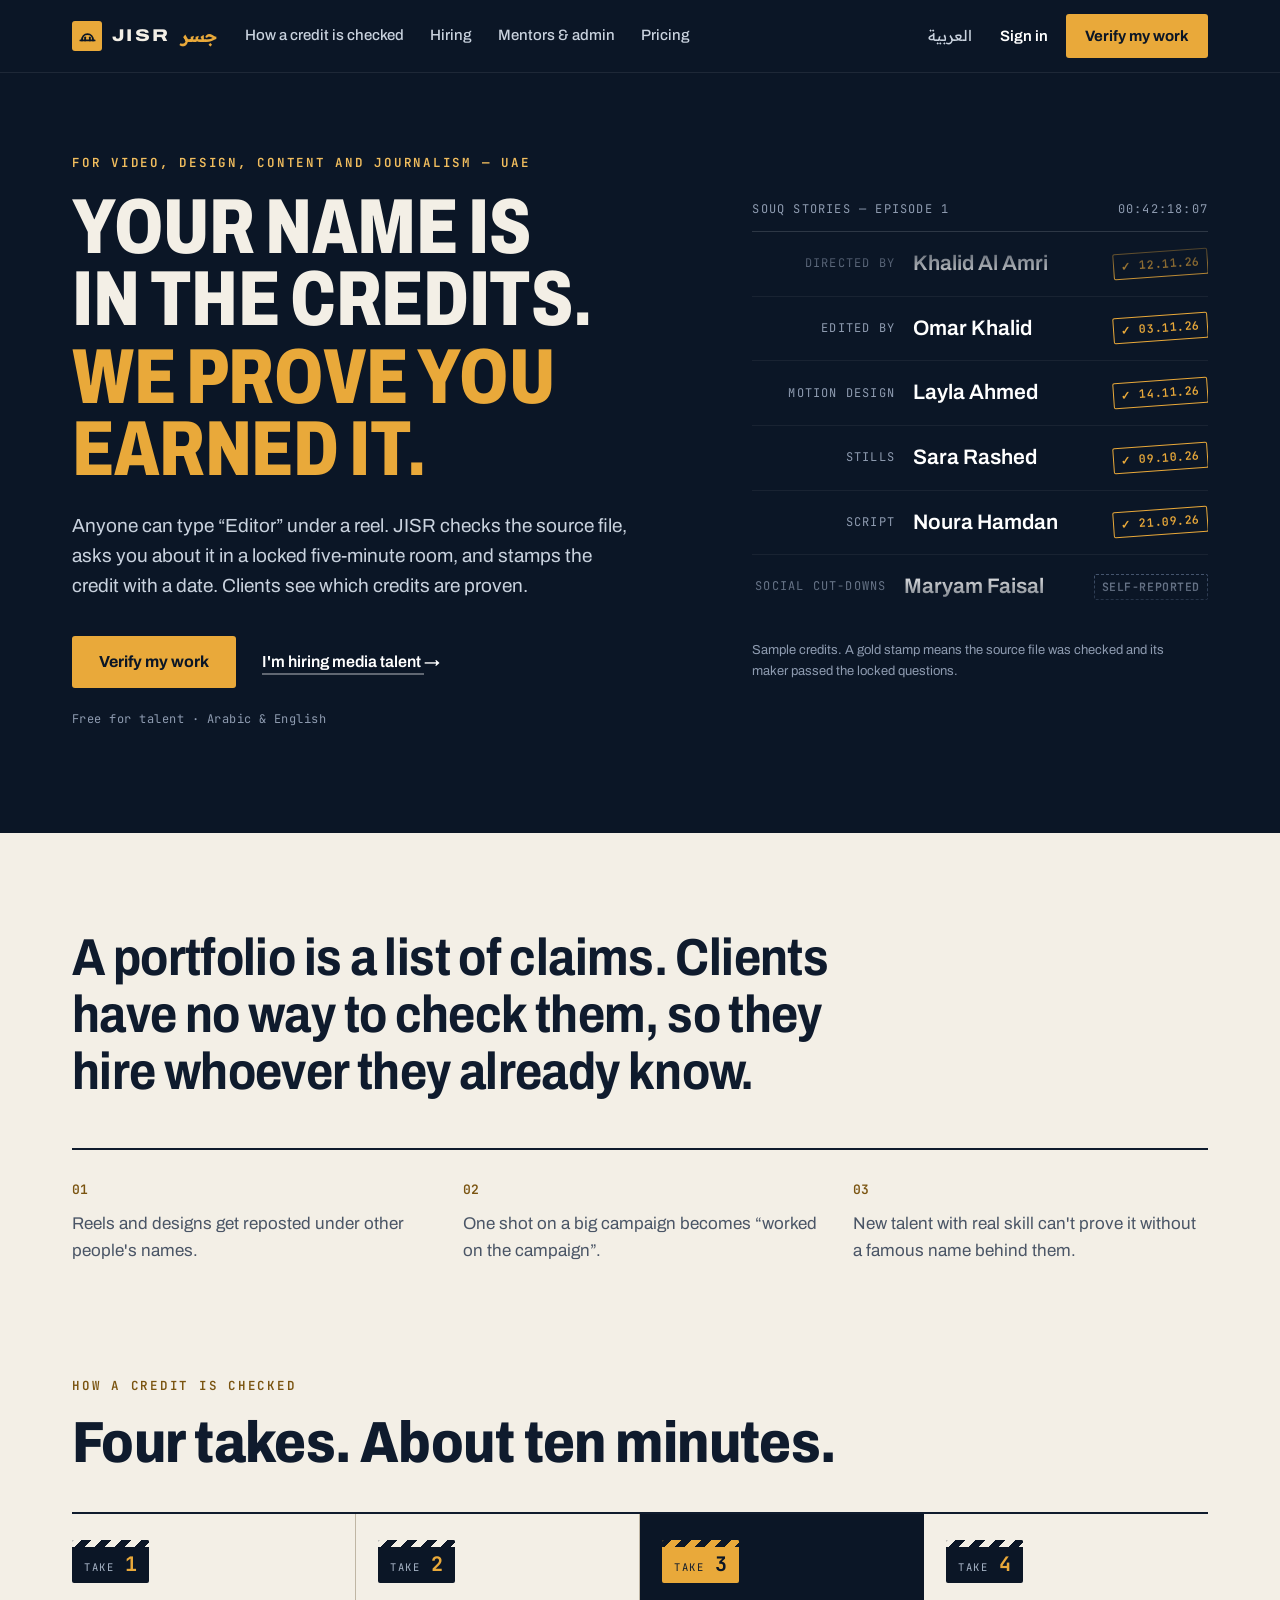
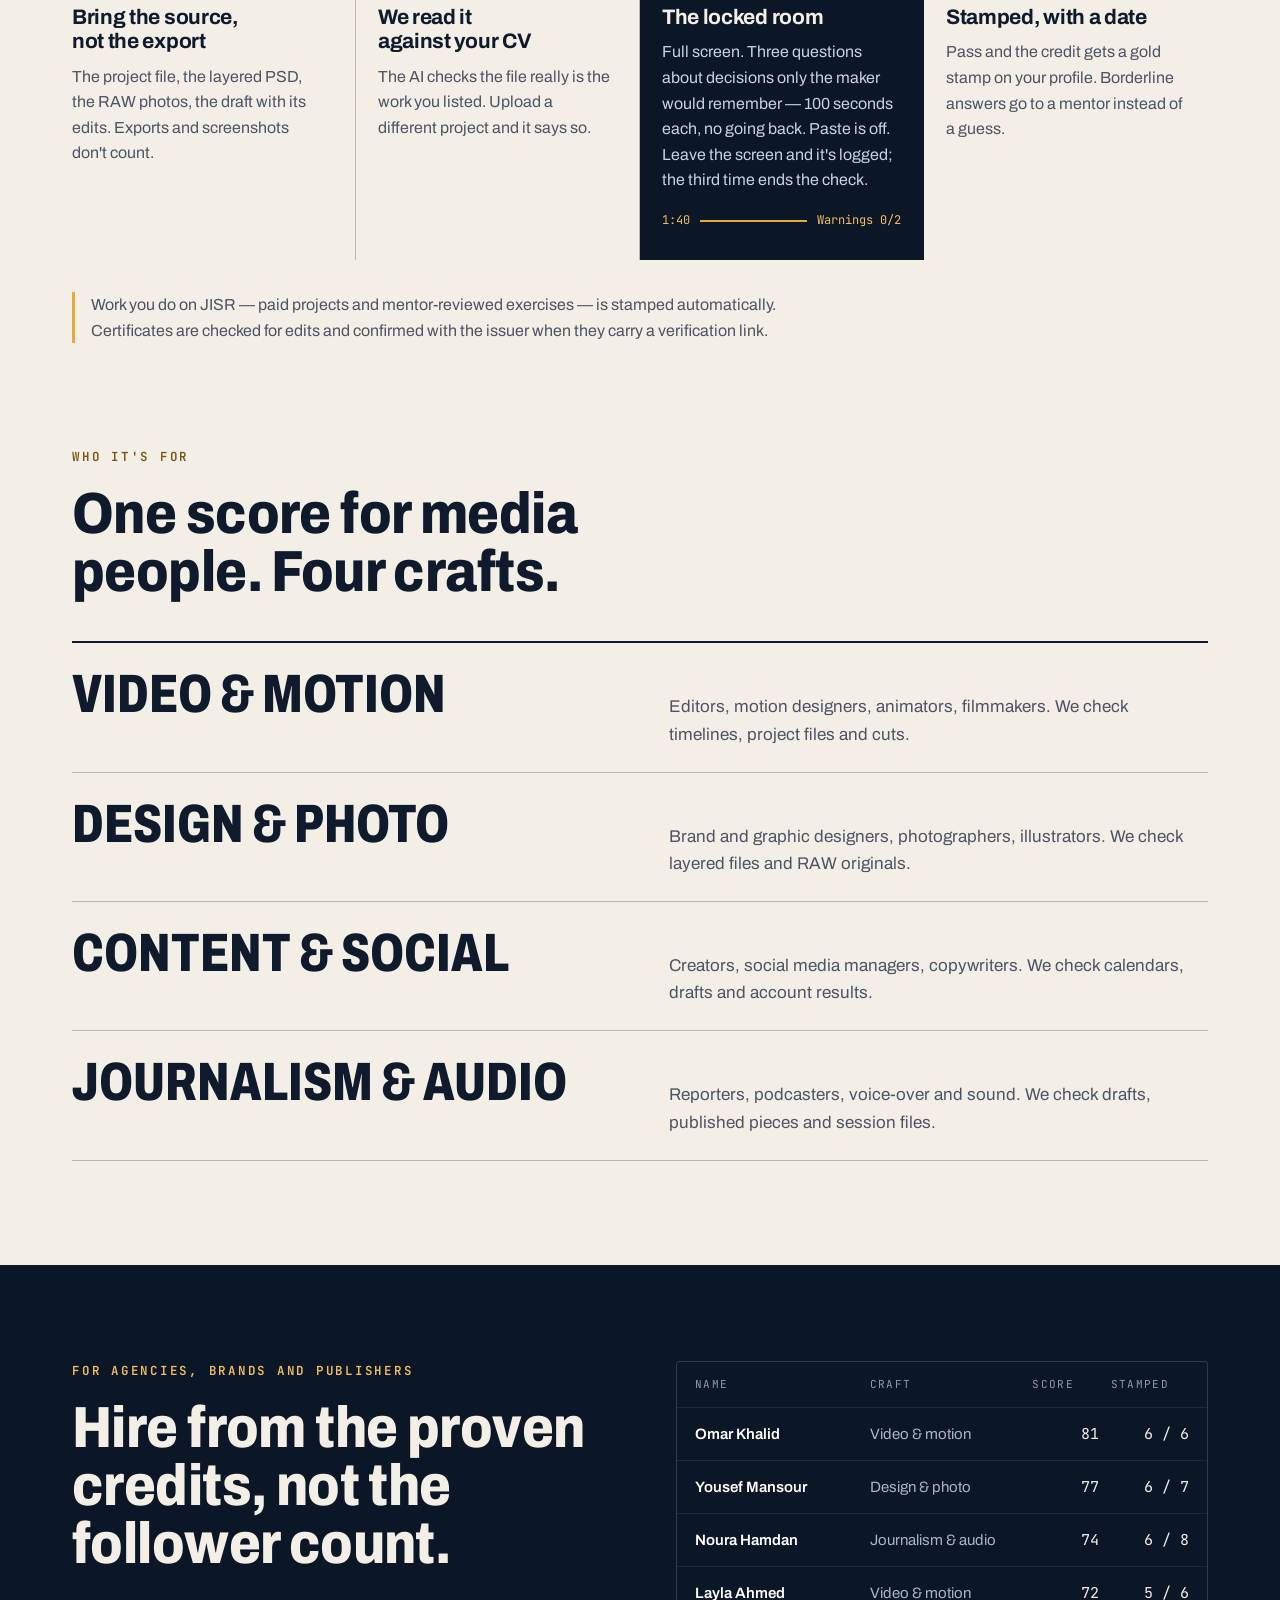
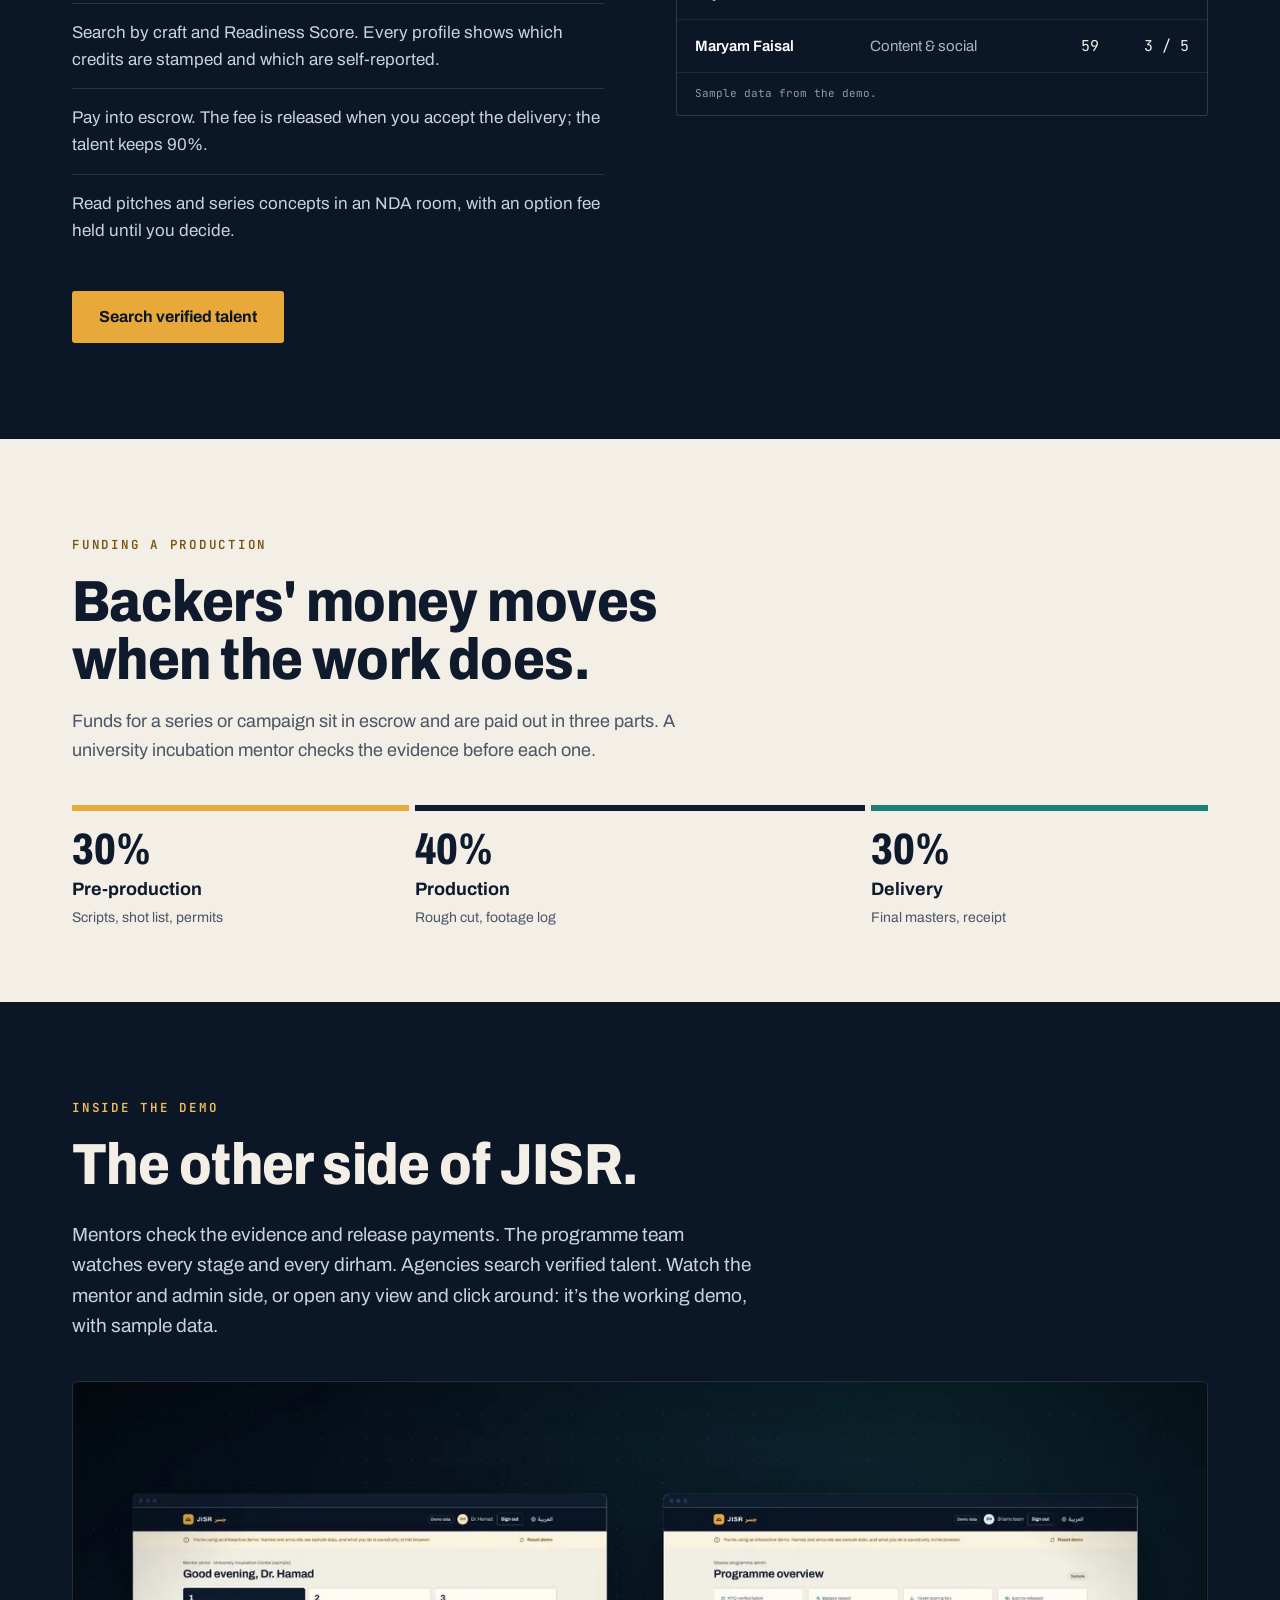
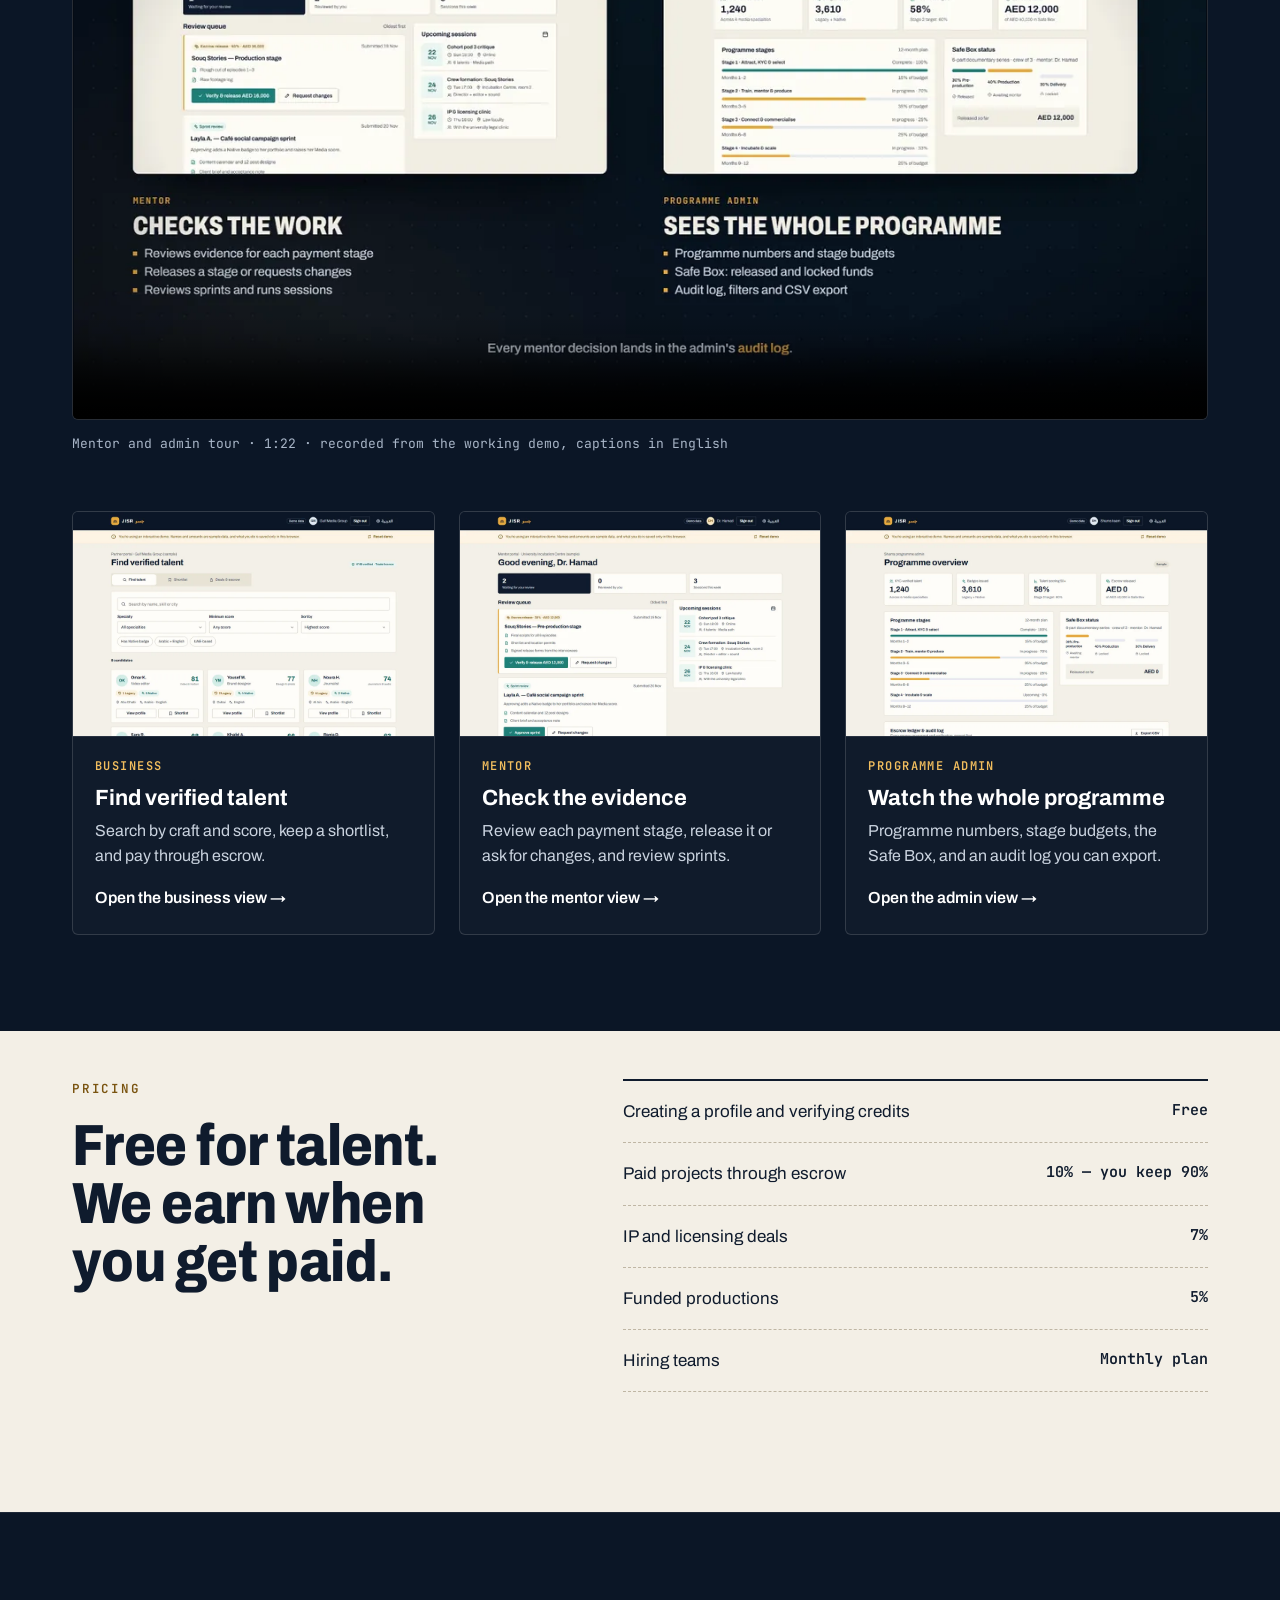
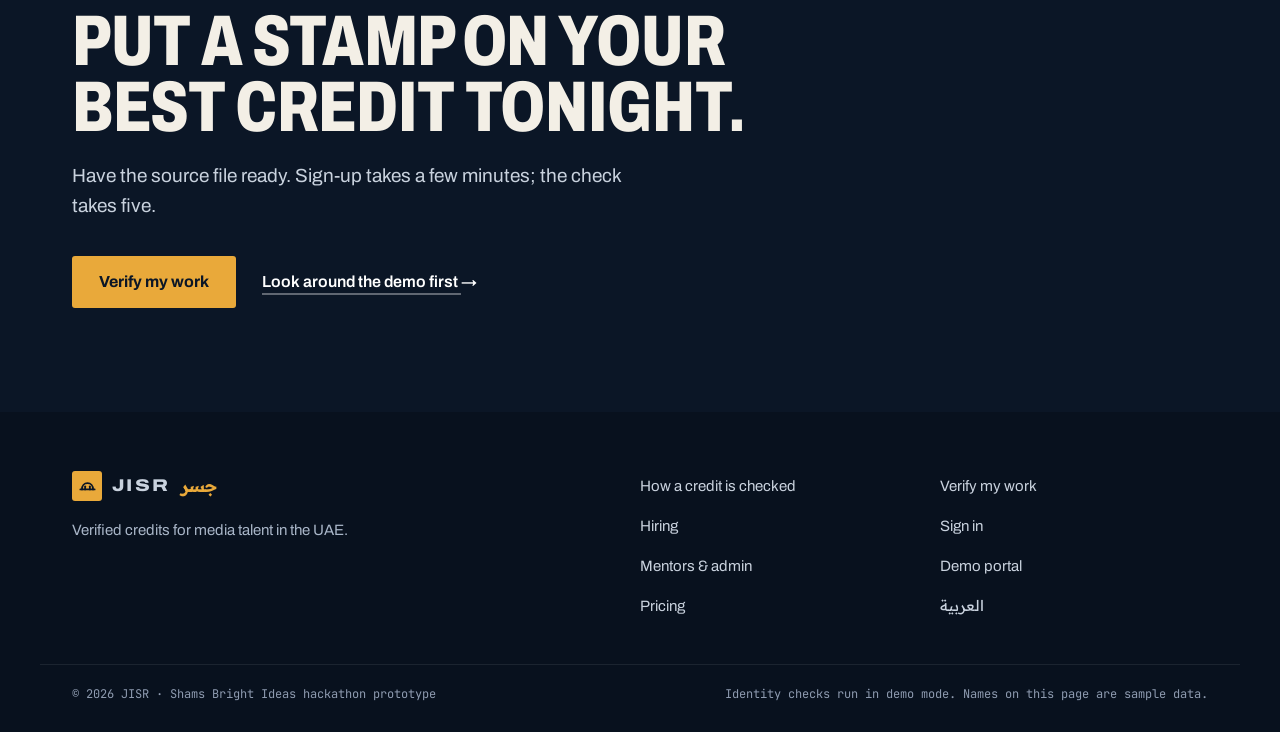
==== commit aa0ba559: "Add an Inside the demo section with the mentor and admin tour video The homepage now plays the 82-se" ====
--- a/index.html
+++ b/index.html
@@ -27,6 +27,7 @@
     <nav class="h-nav" aria-label="Main" data-i18n-attr="aria-label:nav.label">
       <a href="#how" data-i18n="nav.how">How a credit is checked</a>
       <a href="#hiring" data-i18n="nav.hiring">Hiring</a>
+      <a href="#inside" data-i18n="nav.inside">Mentors &amp; admin</a>
       <a href="#pricing" data-i18n="nav.pricing">Pricing</a>
     </nav>
     <div class="h-actions">
@@ -42,6 +43,7 @@
 <nav id="mobile-nav" class="mobile-nav" aria-label="Mobile" aria-hidden="true">
   <a class="nav-link" href="#how"><span data-i18n="nav.how">How a credit is checked</span></a>
   <a class="nav-link" href="#hiring"><span data-i18n="nav.hiring">Hiring</span></a>
+  <a class="nav-link" href="#inside"><span data-i18n="nav.inside">Mentors &amp; admin</span></a>
   <a class="nav-link" href="#pricing"><span data-i18n="nav.pricing">Pricing</span></a>
   <a class="nav-link" href="auth.html#signin" data-keep-lang><span data-i18n="nav.signin">Sign in</span></a>
   <div class="mobile-nav-actions">
@@ -190,6 +192,40 @@
   </div>
 </section>
 
+<!-- ============ 6b · Inside the demo: business, mentor, admin ============ -->
+<section id="inside" class="ink inside" aria-labelledby="inside-h">
+  <div class="wrap">
+    <div class="sec-head">
+      <p class="kicker" data-i18n="in.kicker">Inside the demo</p>
+      <h2 id="inside-h" class="sec-title light" data-i18n="in.title">The other side of JISR.</h2>
+      <p class="lede" data-i18n="in.lede">Mentors check the evidence and release payments. The programme team watches every stage and every dirham. Agencies search verified talent. Watch the mentor and admin side, or open any view and click around: it’s the working demo, with sample data.</p>
+    </div>
+    <figure class="tour">
+      <video controls preload="none" playsinline poster="assets/img/portals/tour-poster.webp" aria-describedby="tour-cap">
+        <source src="assets/video/mentor-admin-tour.mp4" type="video/mp4">
+      </video>
+      <figcaption id="tour-cap"><span data-i18n="in.cap">Mentor and admin tour</span> · <span dir="ltr">1:22</span> · <span data-i18n="in.cap2">recorded from the working demo, captions in English</span></figcaption>
+    </figure>
+    <ul class="portals" role="list">
+      <li><a class="portal" href="app.html#business" data-keep-lang>
+        <img src="assets/img/portals/business.webp" width="960" height="600" loading="lazy" alt="The business view: search verified talent by specialty and score" data-i18n-attr="alt:in.bAlt">
+        <span class="pb"><span class="pk" data-i18n="in.bK">Business</span><span class="ph" data-i18n="in.bT">Find verified talent</span>
+        <span class="pd" data-i18n="in.bD">Search by craft and score, keep a shortlist, and pay through escrow.</span>
+        <span class="go"><span data-i18n="in.bGo">Open the business view</span> <span aria-hidden="true" class="arrow">→</span></span></span></a></li>
+      <li><a class="portal" href="app.html#mentor" data-keep-lang>
+        <img src="assets/img/portals/mentor.webp" width="960" height="600" loading="lazy" alt="The mentor view: a review queue, payment stages and upcoming sessions" data-i18n-attr="alt:in.mAlt">
+        <span class="pb"><span class="pk" data-i18n="in.mK">Mentor</span><span class="ph" data-i18n="in.mT">Check the evidence</span>
+        <span class="pd" data-i18n="in.mD">Review each payment stage, release it or ask for changes, and review sprints.</span>
+        <span class="go"><span data-i18n="in.mGo">Open the mentor view</span> <span aria-hidden="true" class="arrow">→</span></span></span></a></li>
+      <li><a class="portal" href="app.html#admin" data-keep-lang>
+        <img src="assets/img/portals/admin.webp" width="960" height="600" loading="lazy" alt="The admin view: programme numbers, stages, Safe Box and audit log" data-i18n-attr="alt:in.aAlt">
+        <span class="pb"><span class="pk" data-i18n="in.aK">Programme admin</span><span class="ph" data-i18n="in.aT">Watch the whole programme</span>
+        <span class="pd" data-i18n="in.aD">Programme numbers, stage budgets, the Safe Box, and an audit log you can export.</span>
+        <span class="go"><span data-i18n="in.aGo">Open the admin view</span> <span aria-hidden="true" class="arrow">→</span></span></span></a></li>
+    </ul>
+  </div>
+</section>
+
 <!-- ============ 7 · Pricing ============ -->
 <section id="pricing" class="paper pricing" aria-labelledby="pricing-h">
   <div class="wrap pricing-grid">
@@ -230,6 +266,7 @@
     <ul role="list">
       <li><a href="#how" data-i18n="nav.how">How a credit is checked</a></li>
       <li><a href="#hiring" data-i18n="nav.hiring">Hiring</a></li>
+      <li><a href="#inside" data-i18n="nav.inside">Mentors &amp; admin</a></li>
       <li><a href="#pricing" data-i18n="nav.pricing">Pricing</a></li>
     </ul>
     <ul role="list">
--- a/assets/css/home.css
+++ b/assets/css/home.css
@@ -214,3 +214,28 @@
 
 /* focus on dark sections */
 .stage :focus-visible, .ink :focus-visible, .h-bar :focus-visible, .f-bar :focus-visible { outline-color: var(--gold-400); }
+
+/* ---------- Inside the demo: business, mentor, admin ---------- */
+.inside { padding: 96px 0; }
+.inside .lede { max-width: 680px; }
+.tour { margin: 0 0 56px; }
+.tour video { display: block; width: 100%; aspect-ratio: 16 / 9; background: #050b14; border-radius: 6px; border: 1px solid rgba(255,255,255,.14); }
+.tour figcaption { margin-top: 14px; font-family: var(--font-mono); font-size: 13px; color: #A9B6C8; }
+html[lang="ar"] .tour figcaption { font-family: var(--font-ar); }
+ul.portals { list-style: none; margin: 0; padding: 0; display: grid; gap: 24px; }
+@media (min-width: 820px) { ul.portals { grid-template-columns: repeat(3, 1fr); } }
+.portal { display: flex; flex-direction: column; height: 100%; color: inherit; text-decoration: none; border: 1px solid rgba(255,255,255,.14); border-radius: 6px; overflow: hidden; background: rgba(255,255,255,.025); transition: border-color .2s, transform .2s; }
+.portal:hover { border-color: var(--gold-500); transform: translateY(-2px); color: inherit; }
+.portal img { display: block; width: 100%; height: auto; aspect-ratio: 16 / 10; object-fit: cover; object-position: top; border-bottom: 1px solid rgba(255,255,255,.1); }
+.portal .pb { display: flex; flex-direction: column; gap: 8px; padding: 20px 22px 24px; flex: 1; }
+.portal .pk { font-family: var(--font-mono); font-size: 12px; font-weight: 600; letter-spacing: .12em; text-transform: uppercase; color: var(--gold-400); }
+.portal .ph { font-size: 22px; font-weight: 700; color: #fff; line-height: 1.2; }
+.portal .pd { font-size: 16px; line-height: 1.55; color: #C9D2DE; flex: 1; }
+.portal .go { margin-top: 8px; font-weight: 600; color: #fff; }
+.portal:hover .go { color: var(--gold-400); }
+.portal .go .arrow { display: inline-block; transition: transform .2s; }
+.portal:hover .go .arrow { transform: translateX(4px); }
+[dir="rtl"] .portal .go .arrow { transform: scaleX(-1); }
+[dir="rtl"] .portal:hover .go .arrow { transform: scaleX(-1) translateX(4px); }
+html[lang="ar"] .portal .pk { font-family: var(--font-ar); letter-spacing: 0; text-transform: none; font-size: 14px; }
+@media (prefers-reduced-motion: reduce) { .portal, .portal .go .arrow { transition: none; } .portal:hover { transform: none; } }
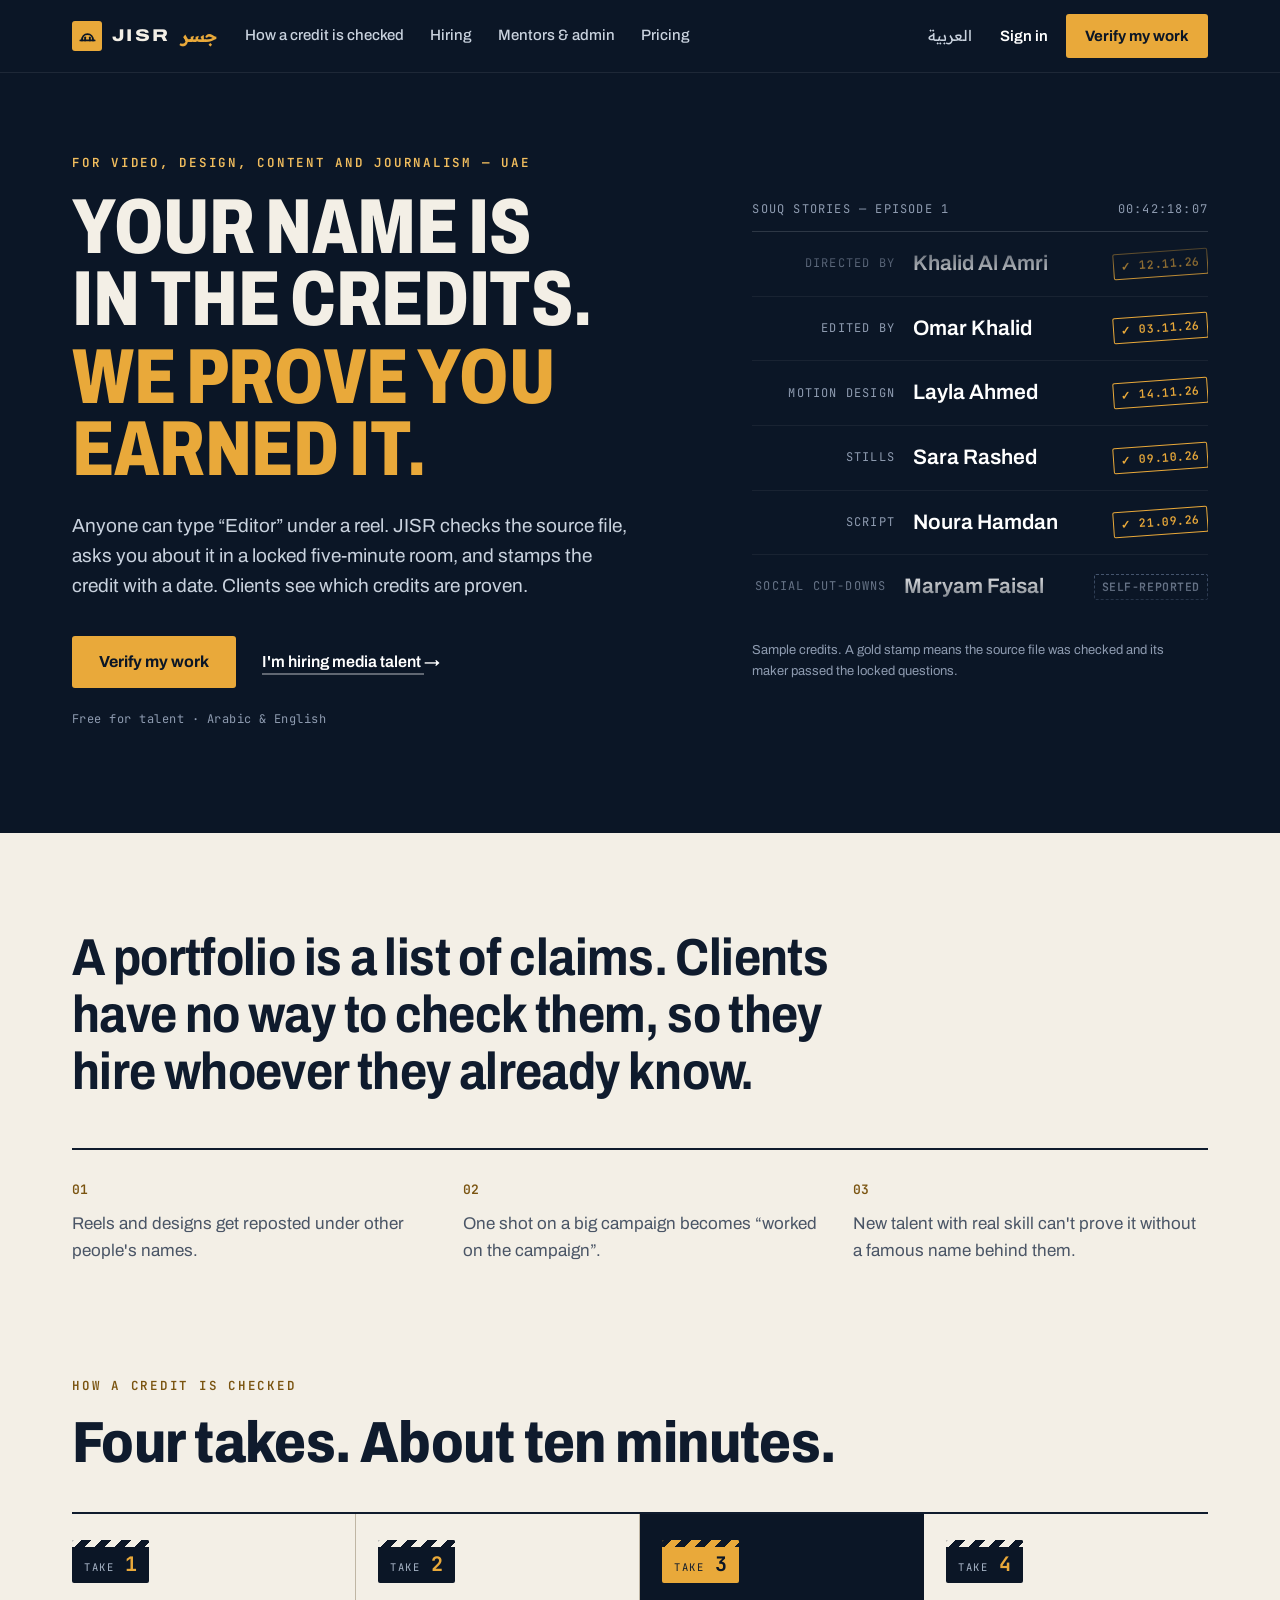
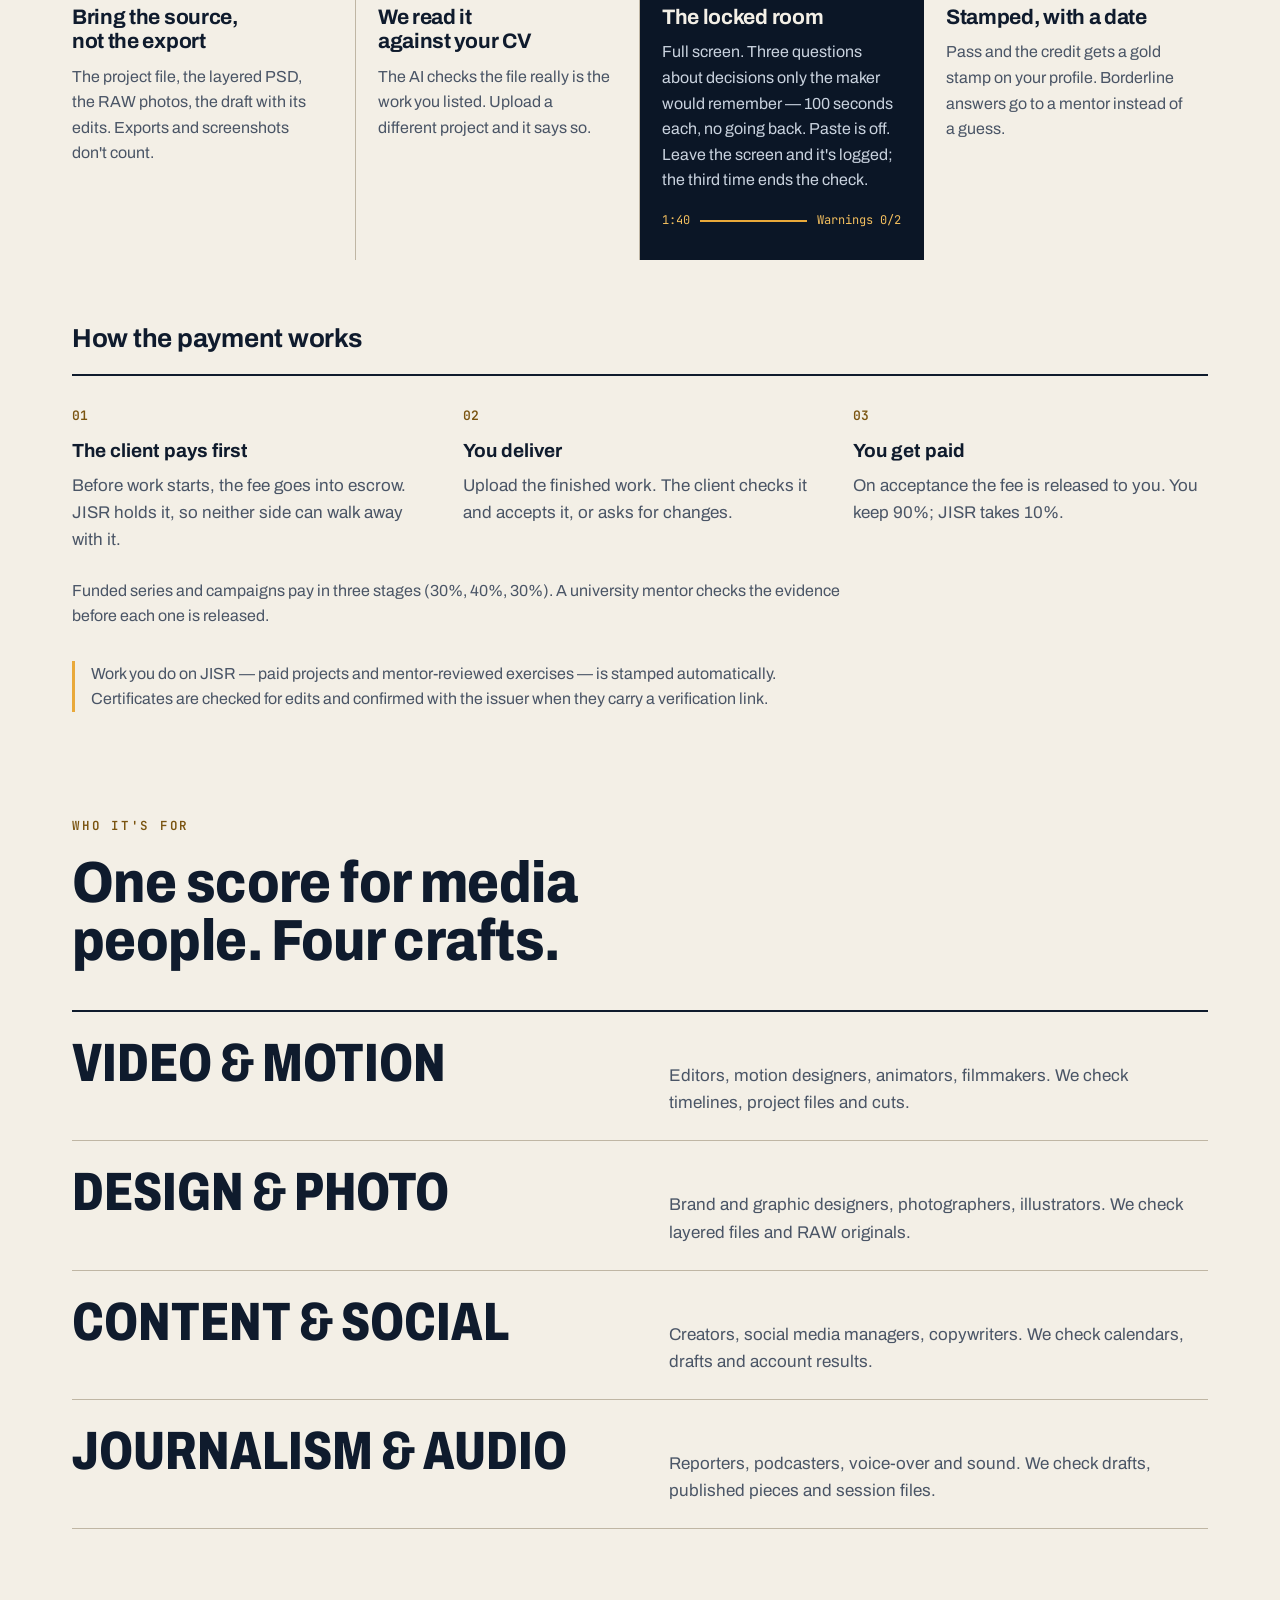
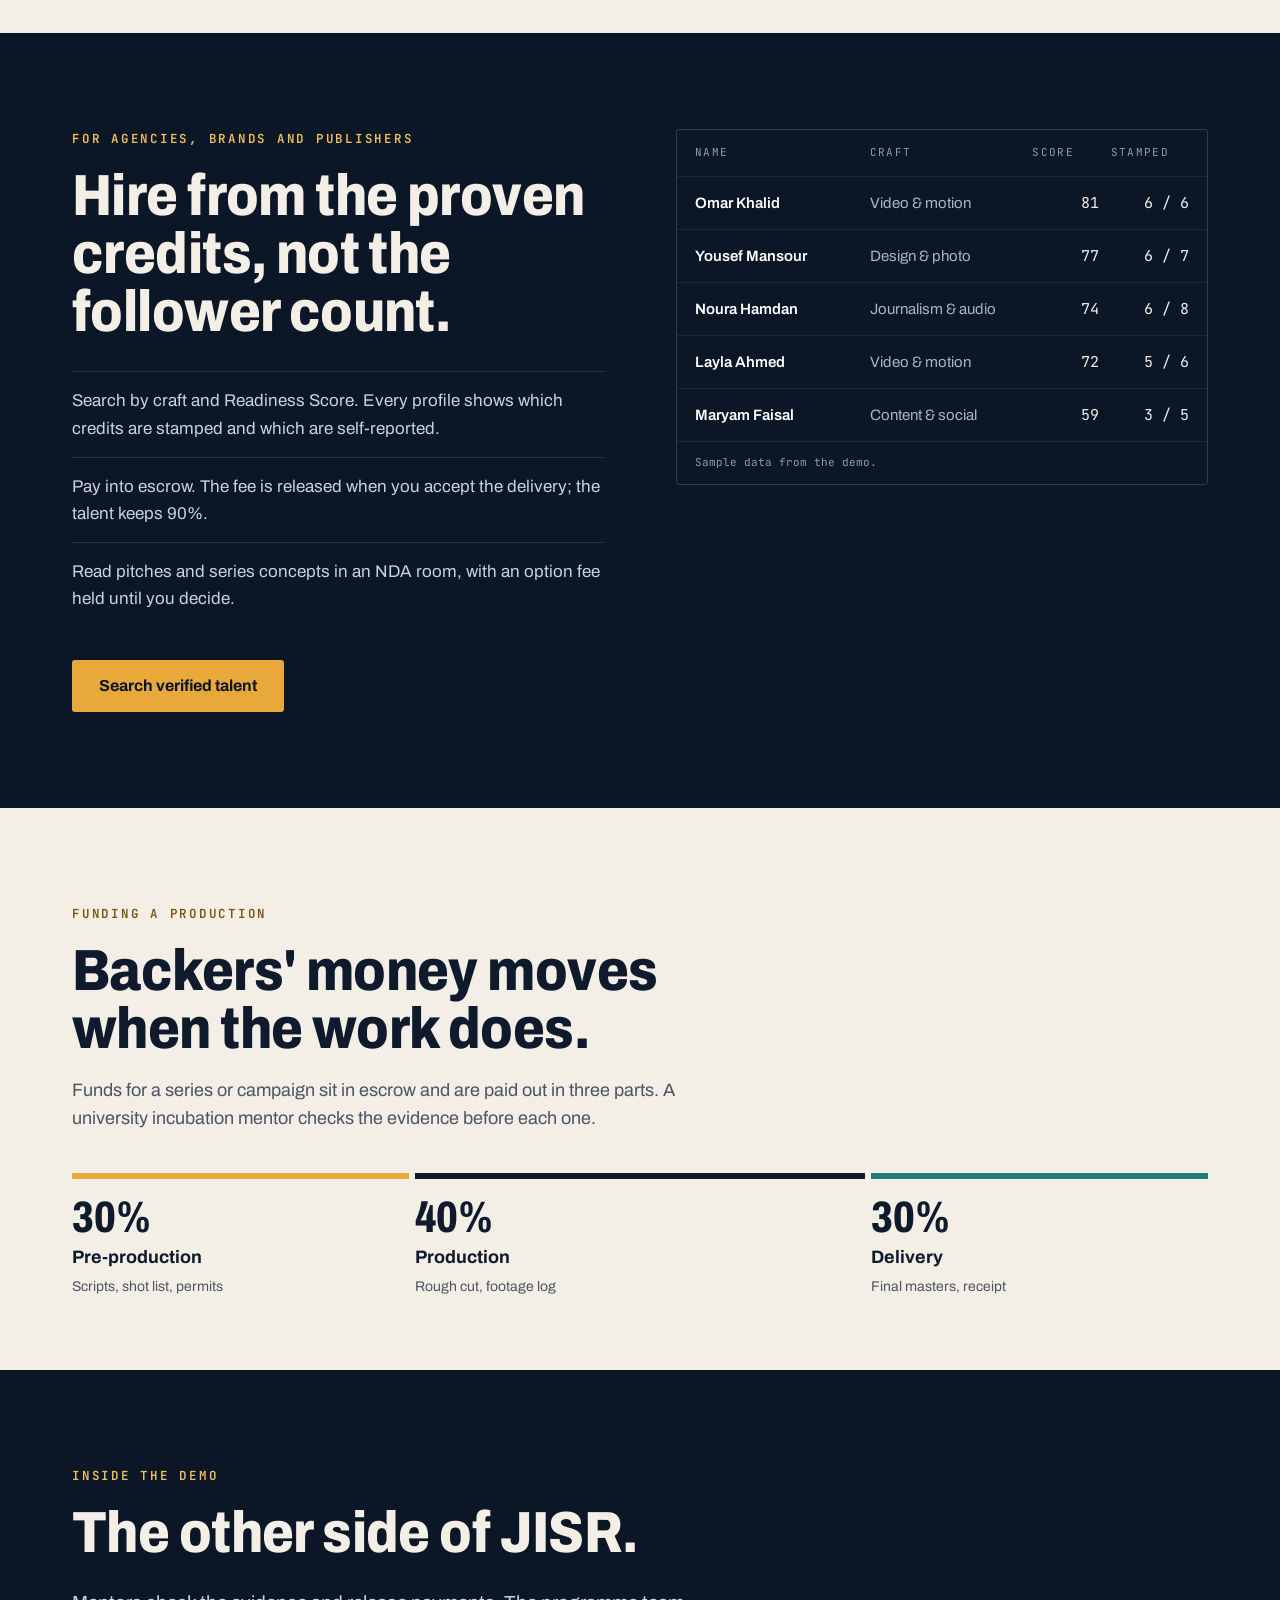
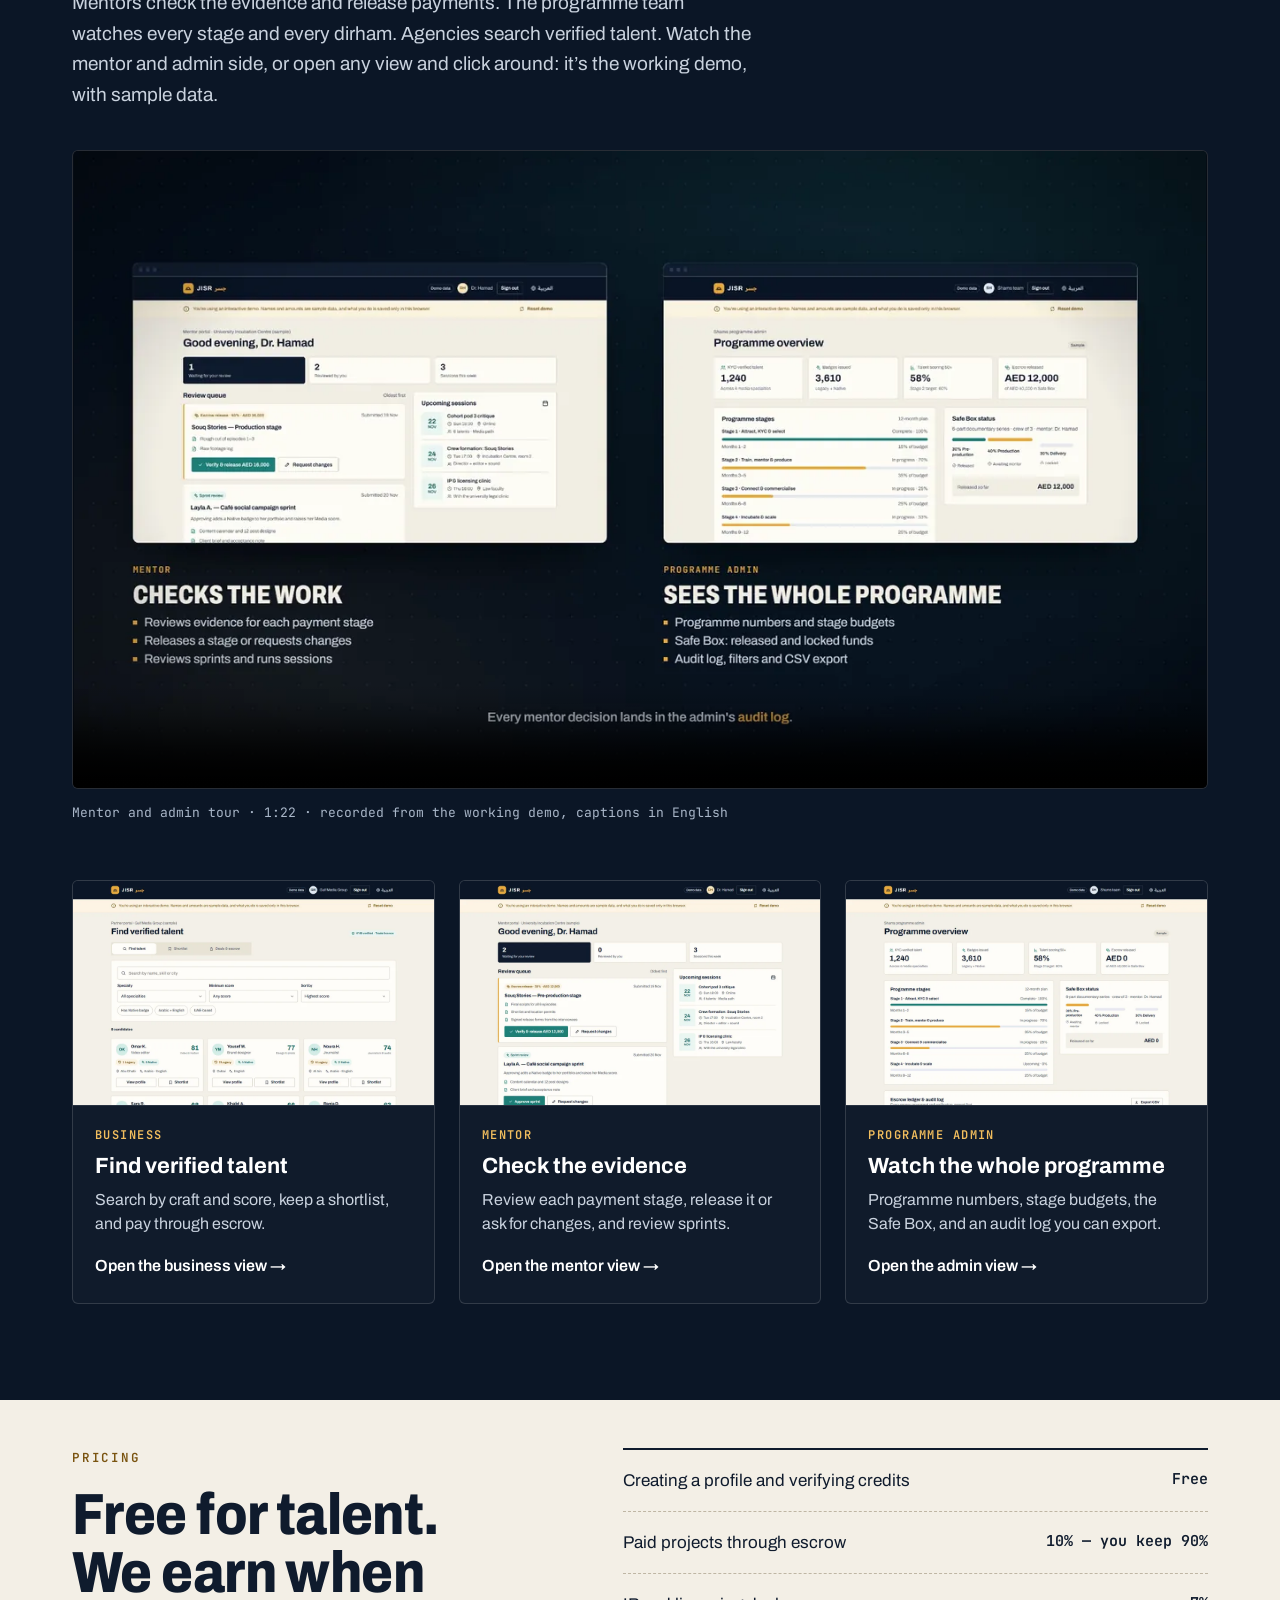
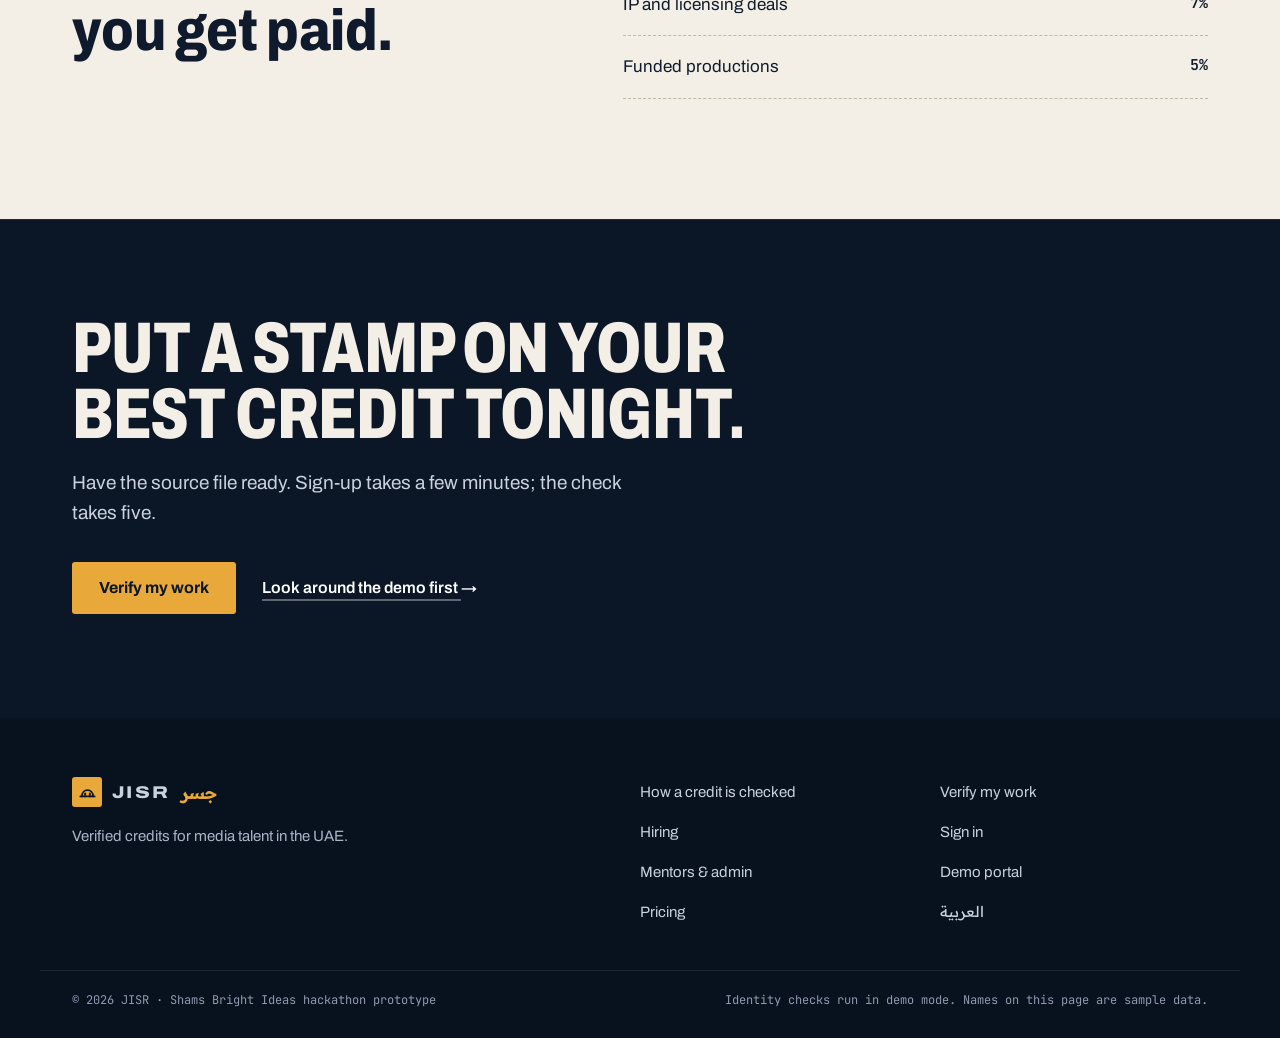
==== commit 3d5bdfc7: "Explain payments in How it works, drop the subscription and partner sign-up - How a credit is checke" ====
--- a/index.html
+++ b/index.html
@@ -131,6 +131,15 @@
         <p data-i18n="how.t4d">Pass and the credit gets a gold stamp on your profile. Borderline answers go to a mentor instead of a guess.</p>
       </li>
     </ol>
+    <div class="pay" aria-labelledby="pay-h">
+      <h3 id="pay-h" class="pay-title" data-i18n="pay.title">How the payment works</h3>
+      <ul class="notes pay-steps" role="list">
+        <li><span class="n" dir="ltr">01</span><b data-i18n="pay.s1">The client pays first</b><p data-i18n="pay.s1d">Before work starts, the fee goes into escrow. JISR holds it, so neither side can walk away with it.</p></li>
+        <li><span class="n" dir="ltr">02</span><b data-i18n="pay.s2">You deliver</b><p data-i18n="pay.s2d">Upload the finished work. The client checks it and accepts it, or asks for changes.</p></li>
+        <li><span class="n" dir="ltr">03</span><b data-i18n="pay.s3">You get paid</b><p data-i18n="pay.s3d">On acceptance the fee is released to you. You keep 90%; JISR takes 10%.</p></li>
+      </ul>
+      <p class="pay-note" data-i18n="pay.note">Funded series and campaigns pay in three stages (30%, 40%, 30%). A university mentor checks the evidence before each one is released.</p>
+    </div>
     <p class="aside" data-i18n="how.aside">Work you do on JISR — paid projects and mentor-reviewed exercises — is stamped automatically. Certificates are checked for edits and confirmed with the issuer when they carry a verification link.</p>
   </div>
 </section>
@@ -238,7 +247,6 @@
       <div><dt data-i18n="pc.r2">Paid projects through escrow</dt><dd data-i18n="pc.r2v">10% — you keep 90%</dd></div>
       <div><dt data-i18n="pc.r3">IP and licensing deals</dt><dd dir="ltr">7%</dd></div>
       <div><dt data-i18n="pc.r4">Funded productions</dt><dd dir="ltr">5%</dd></div>
-      <div><dt data-i18n="pc.r5">Hiring teams</dt><dd data-i18n="pc.r5v">Monthly plan</dd></div>
     </dl>
   </div>
 </section>
--- a/assets/css/home.css
+++ b/assets/css/home.css
@@ -239,3 +239,11 @@
 [dir="rtl"] .portal:hover .go .arrow { transform: scaleX(-1) translateX(4px); }
 html[lang="ar"] .portal .pk { font-family: var(--font-ar); letter-spacing: 0; text-transform: none; font-size: 14px; }
 @media (prefers-reduced-motion: reduce) { .portal, .portal .go .arrow { transition: none; } .portal:hover { transform: none; } }
+
+/* ---------- How the payment works (inside the How section) ---------- */
+.pay { margin-top: 64px; }
+.pay-title { font-size: 26px; font-weight: 700; letter-spacing: -.01em; margin: 0; }
+ul.pay-steps { margin-top: 20px; }
+.pay-steps b { display: block; margin-top: 8px; font-size: 19px; font-weight: 700; color: var(--text); }
+.pay-steps p { margin-top: 6px; }
+.pay-note { margin-top: 24px; max-width: 780px; font-size: 16px; color: var(--text-muted); }
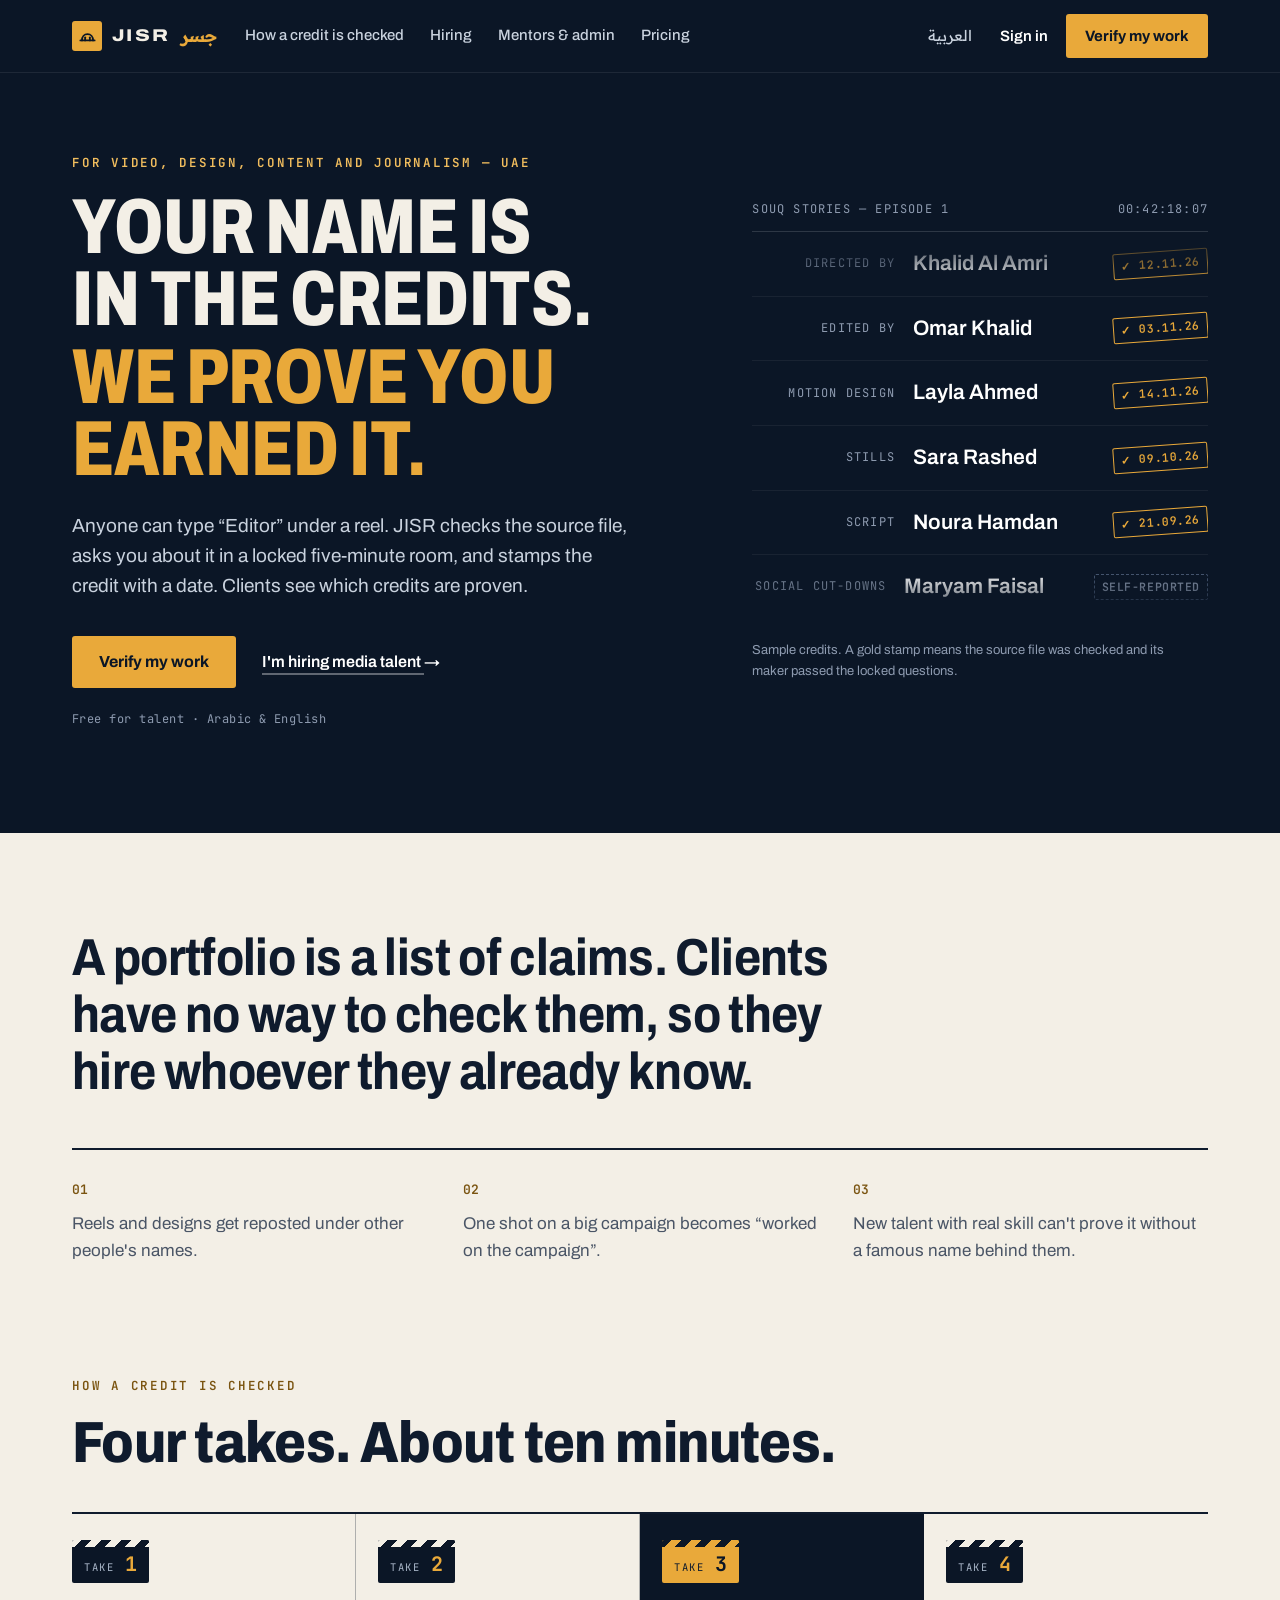
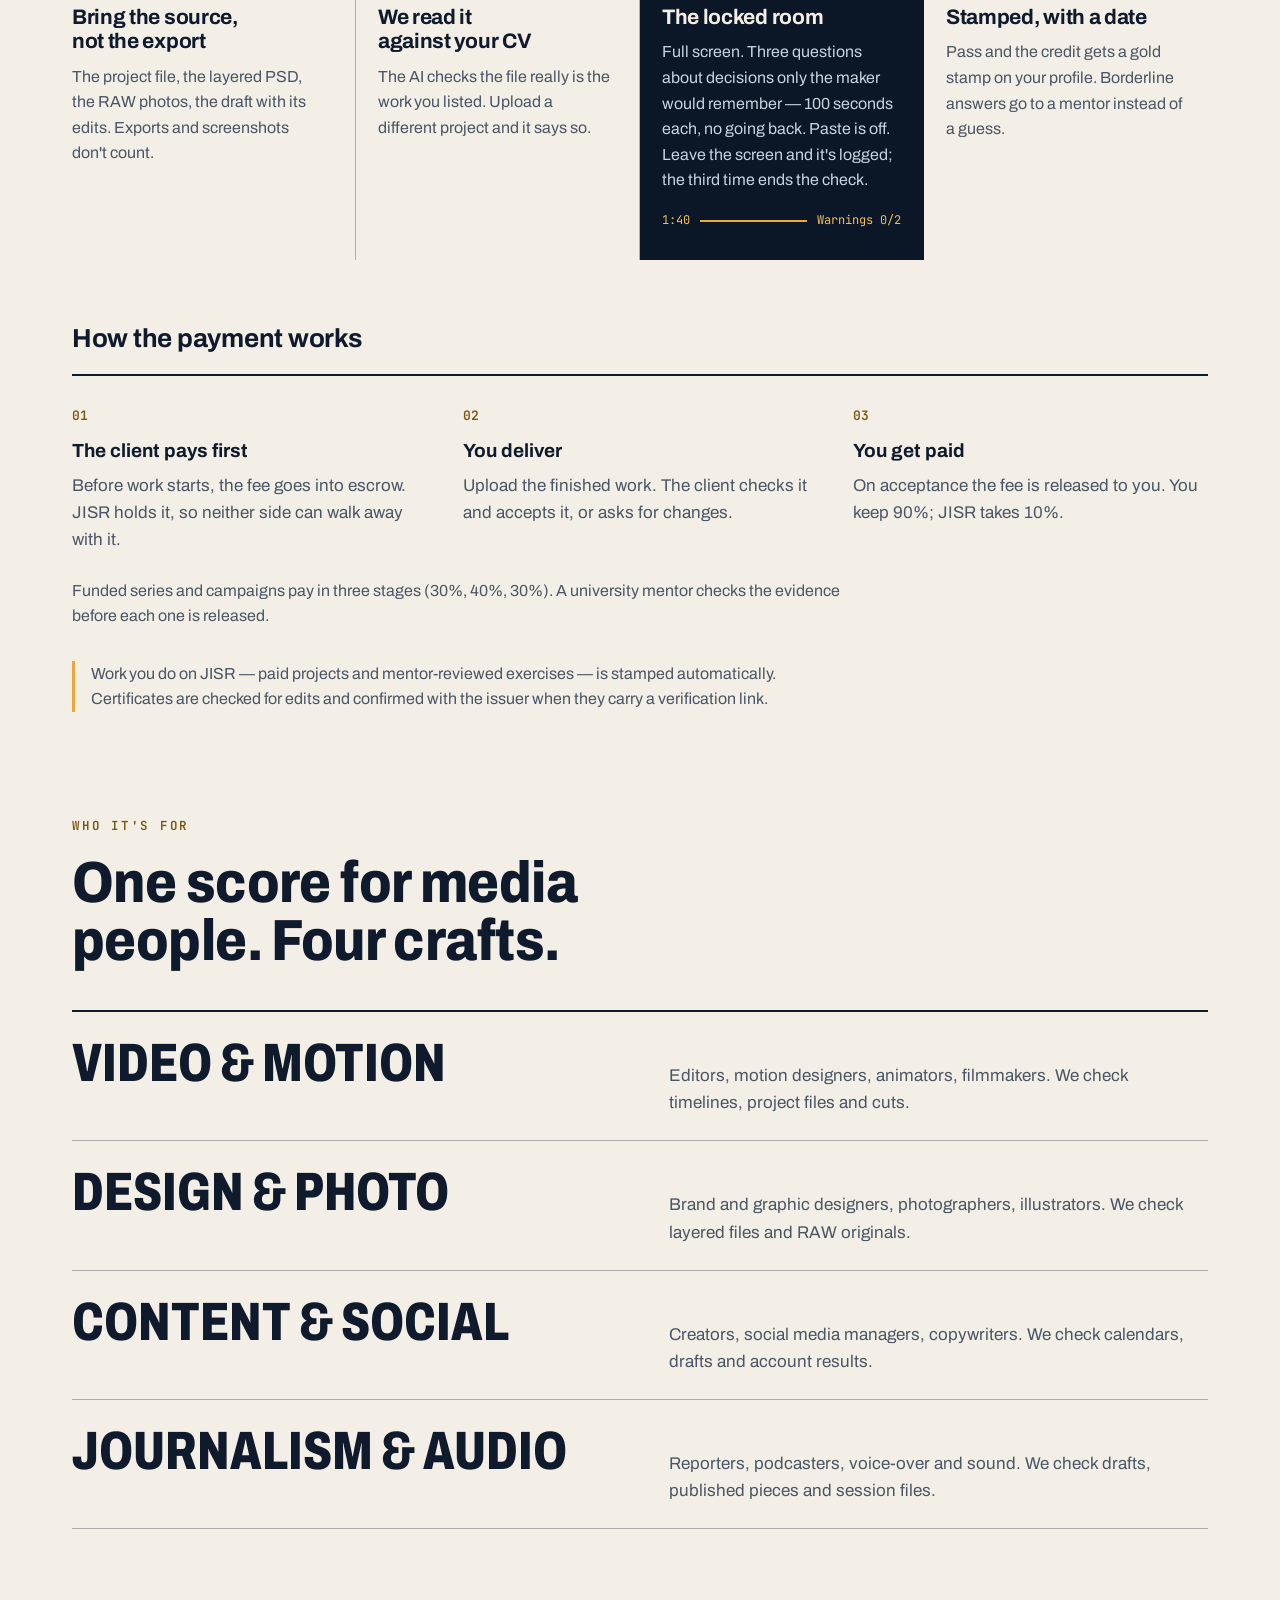
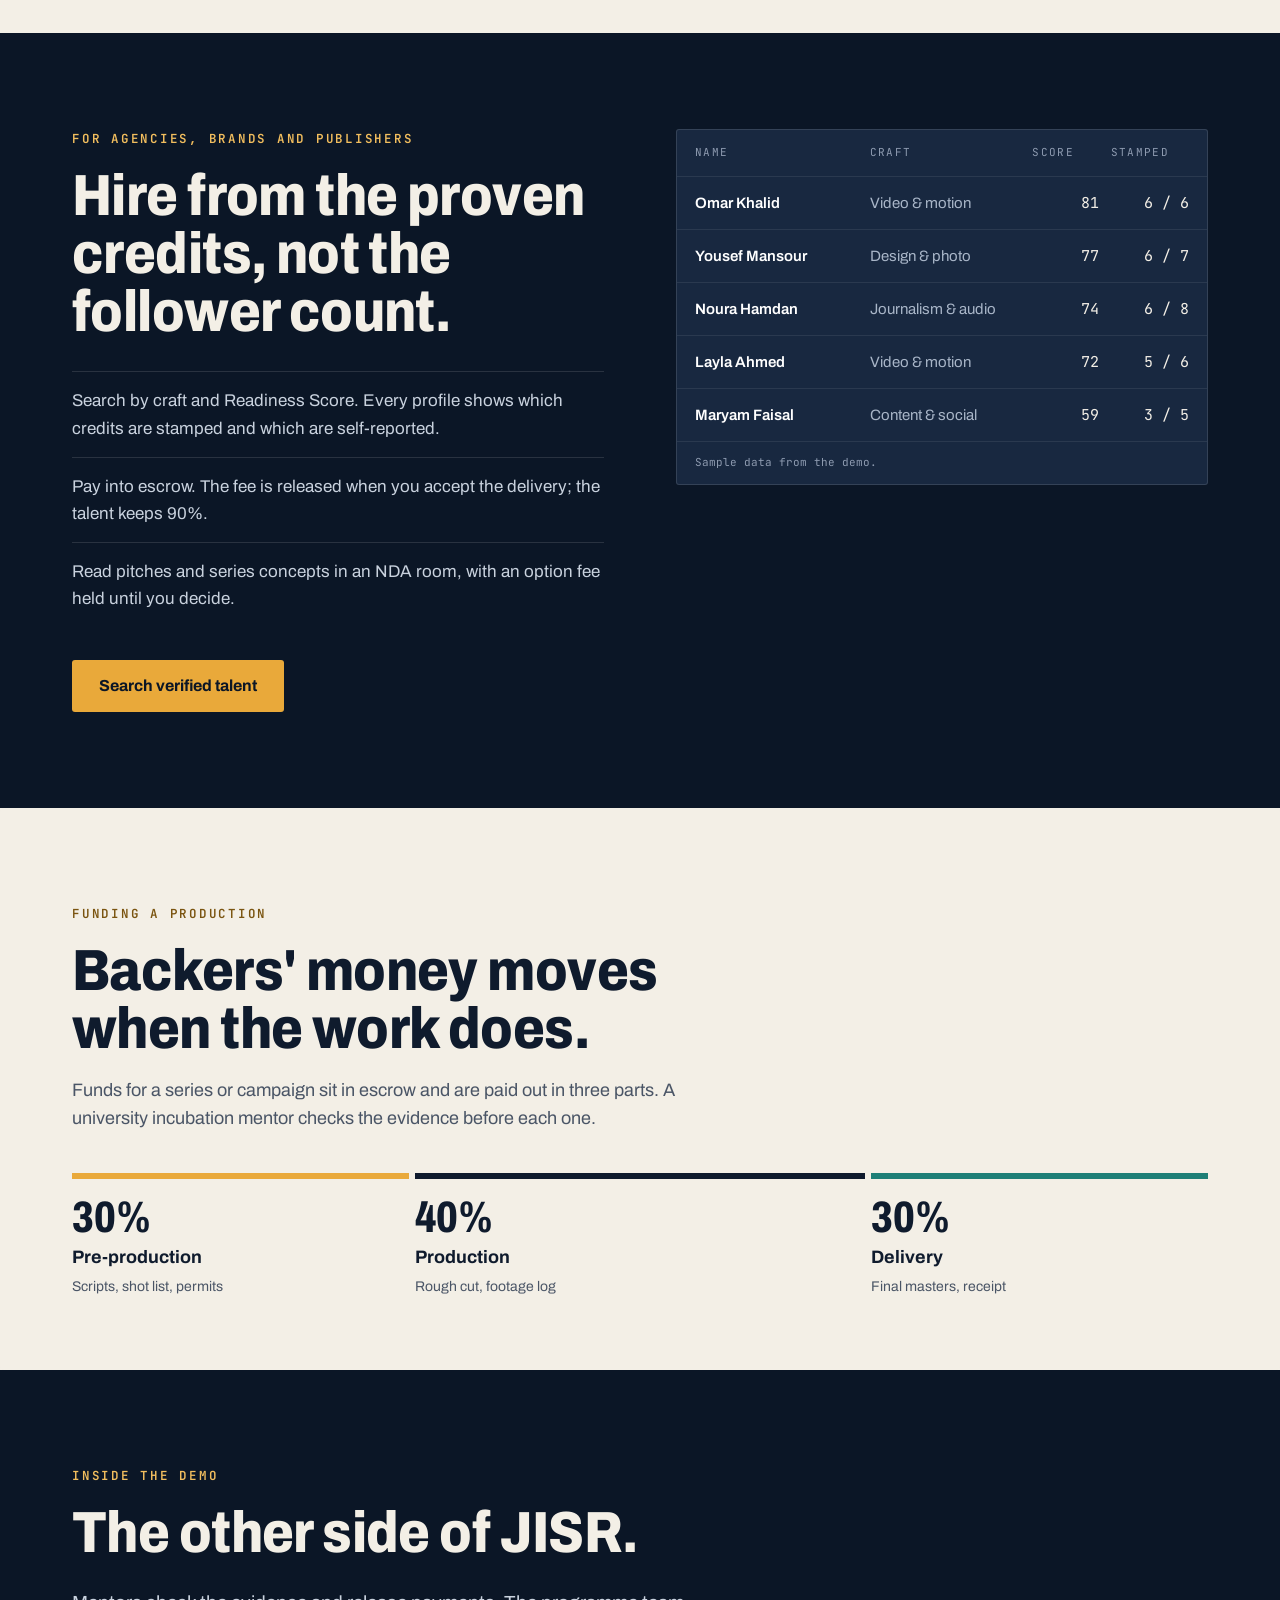
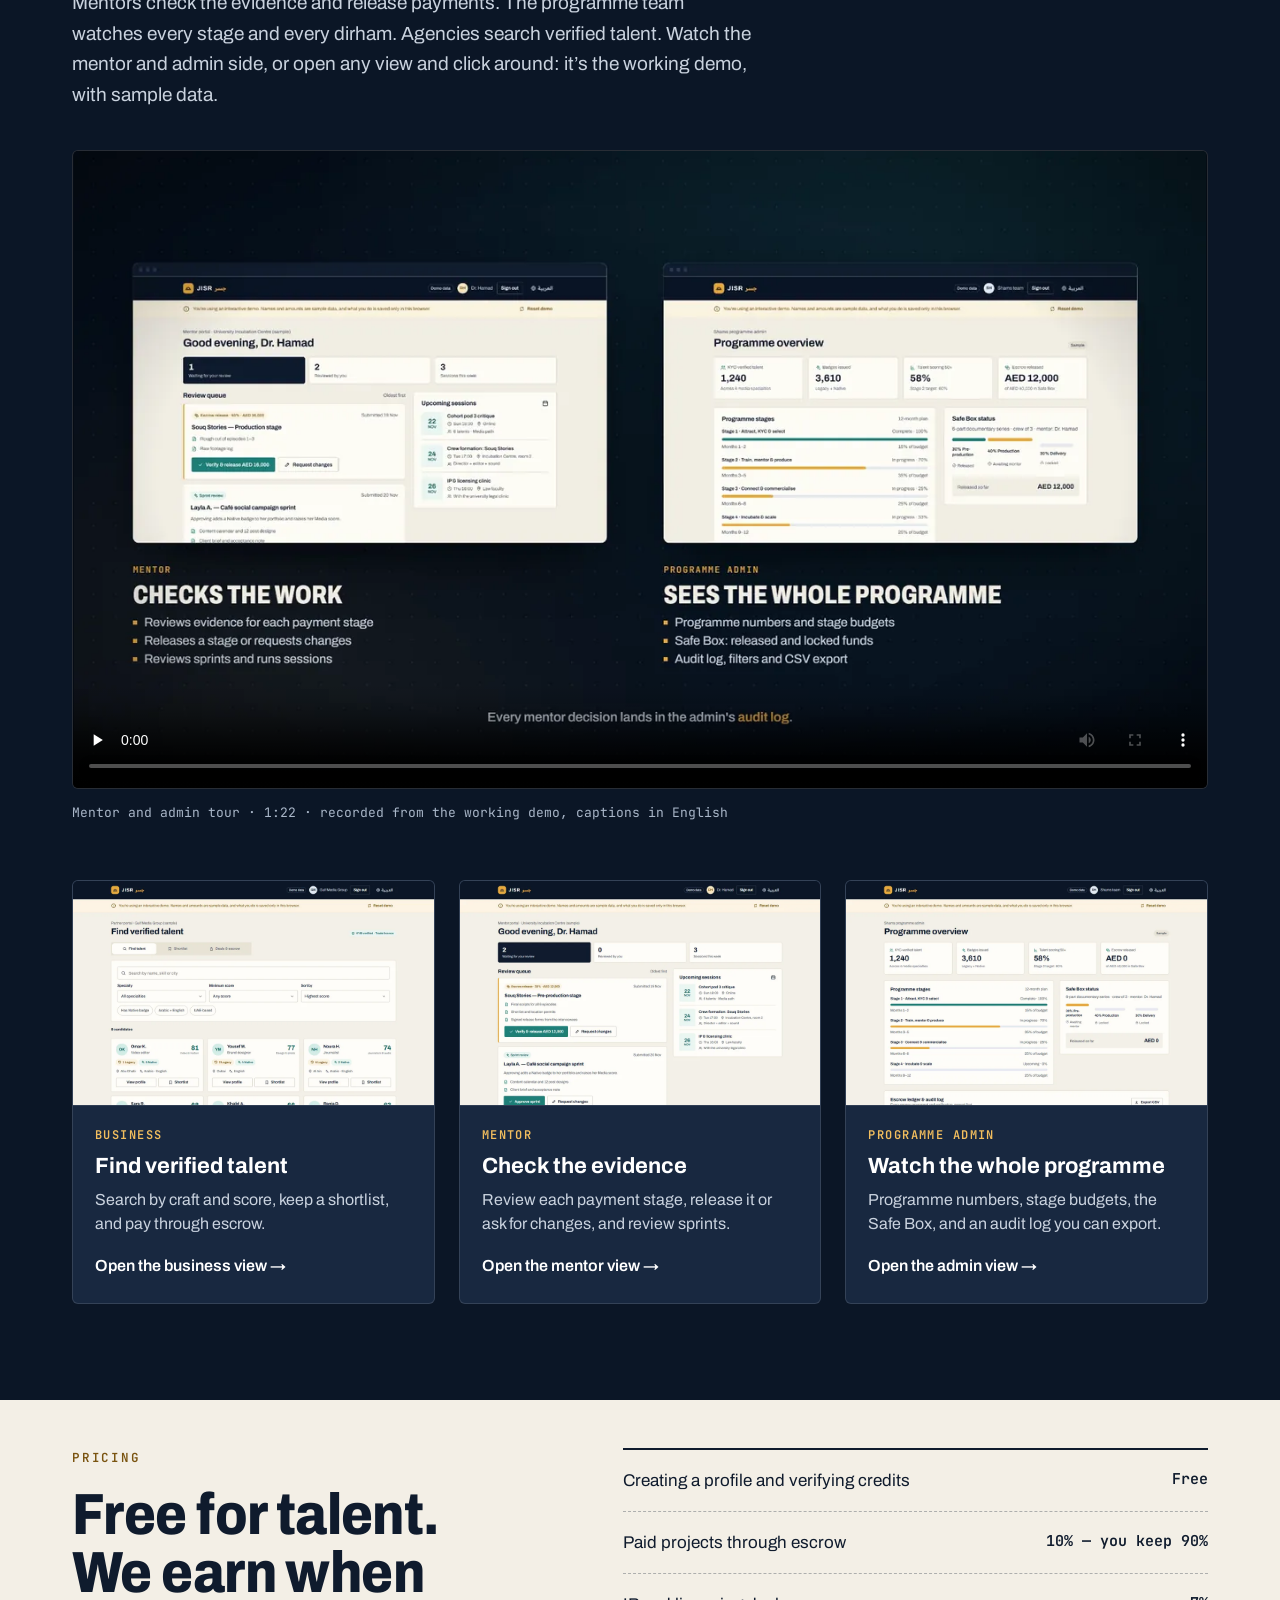
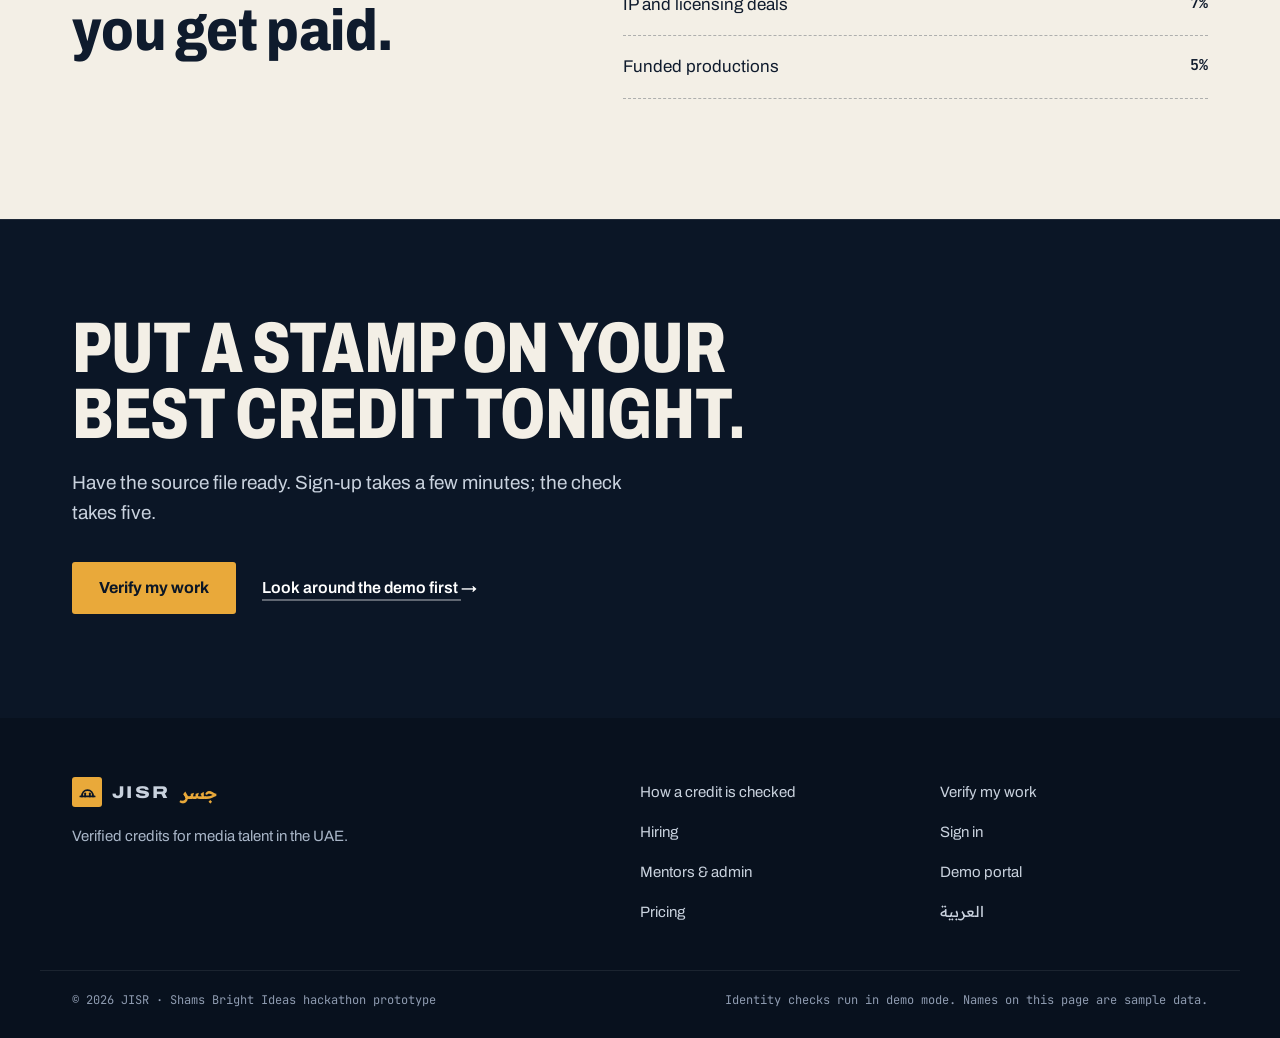
==== commit 87867bd8: "Send Verify my work straight to the demo's CV check, no sign-up needed All five homepage Verify my w" ====
--- a/index.html
+++ b/index.html
@@ -33,7 +33,7 @@
     <div class="h-actions">
       <button type="button" class="h-lang" data-lang-toggle aria-label="التبديل إلى العربية"><span class="lang-label lang-label-ar">العربية</span></button>
       <a class="h-link" href="auth.html#signin" data-keep-lang data-i18n="nav.signin">Sign in</a>
-      <a class="h-btn" href="auth.html#signup" data-keep-lang data-i18n="nav.cta">Verify my work</a>
+      <a class="h-btn" href="app.html#talent/cv" data-keep-lang data-i18n="nav.cta">Verify my work</a>
       <button type="button" class="menu-btn" data-menu-btn aria-expanded="false" aria-controls="mobile-nav" aria-label="Menu" data-i18n-attr="aria-label:nav.menu">
         <svg class="icon icon-lg" aria-hidden="true"><use href="#i-menu"></use></svg>
       </button>
@@ -47,7 +47,7 @@
   <a class="nav-link" href="#pricing"><span data-i18n="nav.pricing">Pricing</span></a>
   <a class="nav-link" href="auth.html#signin" data-keep-lang><span data-i18n="nav.signin">Sign in</span></a>
   <div class="mobile-nav-actions">
-    <a class="h-btn h-btn-lg" href="auth.html#signup" data-keep-lang data-i18n="nav.cta">Verify my work</a>
+    <a class="h-btn h-btn-lg" href="app.html#talent/cv" data-keep-lang data-i18n="nav.cta">Verify my work</a>
     <a class="h-ghost h-btn-lg" href="app.html#business" data-keep-lang data-i18n="hero.hire">I'm hiring</a>
   </div>
 </nav>
@@ -62,7 +62,7 @@
       <h1 id="hero-h" class="display" data-i18n="hero.title">Your name is in the credits. <em>We prove you earned it.</em></h1>
       <p class="lede" data-i18n="hero.lede">Anyone can type “Editor” under a reel. JISR checks the source file, asks you about it in a locked five-minute room, and stamps the credit with a date. Clients see which credits are proven.</p>
       <div class="stage-cta">
-        <a class="h-btn h-btn-lg" href="auth.html#signup" data-keep-lang data-i18n="nav.cta">Verify my work</a>
+        <a class="h-btn h-btn-lg" href="app.html#talent/cv" data-keep-lang data-i18n="nav.cta">Verify my work</a>
         <a class="text-link" href="app.html#business" data-keep-lang><span data-i18n="hero.hire2">I'm hiring media talent</span> <span aria-hidden="true" class="arrow">→</span></a>
       </div>
       <p class="fine" data-i18n="hero.fine">Free for talent · Arabic &amp; English</p>
@@ -257,7 +257,7 @@
     <h2 id="end-h" class="display small" data-i18n="end.title">Put a stamp on your best credit tonight.</h2>
     <p class="lede" data-i18n="end.lede">Have the source file ready. Sign-up takes a few minutes; the check takes five.</p>
     <div class="stage-cta">
-      <a class="h-btn h-btn-lg" href="auth.html#signup" data-keep-lang data-i18n="nav.cta">Verify my work</a>
+      <a class="h-btn h-btn-lg" href="app.html#talent/cv" data-keep-lang data-i18n="nav.cta">Verify my work</a>
       <a class="text-link" href="app.html#talent" data-keep-lang><span data-i18n="end.demo">Look around the demo first</span> <span aria-hidden="true" class="arrow">→</span></a>
     </div>
   </div>
@@ -278,7 +278,7 @@
       <li><a href="#pricing" data-i18n="nav.pricing">Pricing</a></li>
     </ul>
     <ul role="list">
-      <li><a href="auth.html#signup" data-keep-lang data-i18n="nav.cta">Verify my work</a></li>
+      <li><a href="app.html#talent/cv" data-keep-lang data-i18n="nav.cta">Verify my work</a></li>
       <li><a href="auth.html#signin" data-keep-lang data-i18n="nav.signin">Sign in</a></li>
       <li><a href="app.html#talent" data-keep-lang data-i18n="f.demo">Demo portal</a></li>
       <li><button type="button" class="h-lang" data-lang-toggle><span class="lang-label lang-label-ar">العربية</span></button></li>
--- a/assets/css/styles.css
+++ b/assets/css/styles.css
@@ -37,8 +37,8 @@
   --bg: #F3EFE6;            /* bone paper */
   --bg-alt: #E9E3D6;
   --surface: #FFFDF8;
-  --border: #DCD4C4;
-  --border-strong: #BFB6A4;
+  --border: rgb(15 27 45 / 0.14);        /* alpha, so it blends into whatever surface it sits on */
+  --border-strong: rgb(15 27 45 / 0.30);
   --text: #0F1B2D;
   --text-muted: #4A5566;
   --text-subtle: #667085;
@@ -239,7 +239,7 @@
 
 .mobile-nav {
   position: fixed; inset: var(--header-h) 0 0 0; z-index: 49;
-  background: var(--navy-900); color: #fff;
+  background: var(--navy-700); color: #fff;   /* a layer above the header, so lighter */
   padding: 24px var(--gutter) 32px; display: flex; flex-direction: column; gap: 4px;
   overflow-y: auto;
   opacity: 0; visibility: hidden; transform: translateY(-8px);
@@ -279,6 +279,10 @@
   background:
     radial-gradient(900px 480px at 85% -10%, rgba(42,157,146,.22), transparent 60%),
     radial-gradient(700px 420px at -10% 110%, rgba(233,169,58,.12), transparent 60%),
+    var(--navy-900);
+  background:
+    radial-gradient(900px 480px at 85% -10% in oklch, rgba(42,157,146,.22), transparent 60%),
+    radial-gradient(700px 420px at -10% 110% in oklch, rgba(233,169,58,.12), transparent 60%),
     var(--navy-900);
   color: #fff;
 }
@@ -481,7 +485,8 @@
 
 /* CTA band */
 .cta-band { border-radius: var(--r-xl); padding: 40px 24px; text-align: center; display: grid; gap: 16px; justify-items: center;
-  background: radial-gradient(600px 300px at 50% 0%, rgba(42,157,146,.25), transparent 70%), var(--navy-800); color: #fff; }
+  background: radial-gradient(600px 300px at 50% 0%, rgba(42,157,146,.25), transparent 70%), var(--navy-800);
+  background: radial-gradient(600px 300px at 50% 0% in oklch, rgba(42,157,146,.25), transparent 70%), var(--navy-800); color: #fff; }
 @media (min-width: 768px) { .cta-band { padding: 64px 48px; } }
 .cta-band h2 { font-size: clamp(28px, 4vw, 40px); }
 .cta-band p { color: var(--navy-200); max-width: 520px; }
@@ -928,6 +933,7 @@
 .lockdown {
   position: fixed; inset: 0; z-index: 1000; display: flex; flex-direction: column;
   background: radial-gradient(800px 400px at 50% -10%, rgba(42,157,146,.18), transparent 60%), var(--navy-950);
+  background: radial-gradient(800px 400px at 50% -10% in oklch, rgba(42,157,146,.18), transparent 60%), var(--navy-950);
   color: #fff; overflow-y: auto;
 }
 .ld-top { display: flex; align-items: center; gap: 12px; padding: 14px var(--gutter); border-bottom: 1px solid rgba(255,255,255,.08); flex-wrap: wrap; }
@@ -962,7 +968,7 @@
 .ld-grading p { color: var(--navy-200); max-width: 420px; }
 .ld-grading > .icon { color: #FFB4A9; width: 36px; height: 36px; }
 .ld-warning { position: fixed; inset: 0; z-index: 1001; display: grid; place-items: center; padding: 16px; background: rgba(8,17,30,.92); }
-.ld-w-card { max-width: 440px; width: 100%; background: var(--navy-800); border: 1px solid rgba(255,156,143,.4); border-radius: var(--r-xl); padding: 28px; display: grid; gap: 12px; justify-items: center; text-align: center; }
+.ld-w-card { max-width: 440px; width: 100%; background: var(--navy-600); border: 1px solid rgba(255,156,143,.4); border-radius: var(--r-xl); padding: 28px; display: grid; gap: 12px; justify-items: center; text-align: center; }
 .ld-w-icon { width: 56px; height: 56px; border-radius: 50%; display: grid; place-items: center; background: rgba(255,140,125,.16); color: #FFB4A9; }
 .ld-w-icon .icon { width: 28px; height: 28px; }
 .ld-w-card h2 { font-size: 22px; }
--- a/assets/css/home.css
+++ b/assets/css/home.css
@@ -165,7 +165,7 @@
 @media (min-width: 1024px) { .hiring-grid { grid-template-columns: 1fr 1fr; gap: 72px; align-items: start; } }
 ul.plain { list-style: none; margin: 30px 0 32px; padding: 0; }
 .plain li { padding: 15px 0; border-top: 1px solid rgba(255,255,255,.12); color: #C9D2DE; font-size: 17px; }
-.callsheet { border: 1px solid rgba(255,255,255,.16); border-radius: 3px; font-size: 15px; }
+.callsheet { border: 1px solid rgba(255,255,255,.12); border-radius: 3px; font-size: 15px; background: var(--navy-700); }
 .cs-row { display: grid; grid-template-columns: 1.35fr 1.25fr .55fr .65fr; gap: 12px; padding: 14px 18px; border-bottom: 1px solid rgba(255,255,255,.08); align-items: center; }
 .cs-head { font-family: var(--font-mono); font-size: 11px; letter-spacing: .12em; text-transform: uppercase; color: #8E9BB0; }
 html[lang="ar"] .cs-head { font-family: var(--font-ar); letter-spacing: 0; font-size: 13px; }
@@ -224,8 +224,8 @@
 html[lang="ar"] .tour figcaption { font-family: var(--font-ar); }
 ul.portals { list-style: none; margin: 0; padding: 0; display: grid; gap: 24px; }
 @media (min-width: 820px) { ul.portals { grid-template-columns: repeat(3, 1fr); } }
-.portal { display: flex; flex-direction: column; height: 100%; color: inherit; text-decoration: none; border: 1px solid rgba(255,255,255,.14); border-radius: 6px; overflow: hidden; background: rgba(255,255,255,.025); transition: border-color .2s, transform .2s; }
-.portal:hover { border-color: var(--gold-500); transform: translateY(-2px); color: inherit; }
+.portal { display: flex; flex-direction: column; height: 100%; color: inherit; text-decoration: none; border: 1px solid rgba(255,255,255,.12); border-radius: 6px; overflow: hidden; background: var(--navy-700); transition: border-color .2s, transform .2s; }
+.portal:hover { border-color: var(--gold-500); background: var(--navy-600); transform: translateY(-2px); color: inherit; }
 .portal img { display: block; width: 100%; height: auto; aspect-ratio: 16 / 10; object-fit: cover; object-position: top; border-bottom: 1px solid rgba(255,255,255,.1); }
 .portal .pb { display: flex; flex-direction: column; gap: 8px; padding: 20px 22px 24px; flex: 1; }
 .portal .pk { font-family: var(--font-mono); font-size: 12px; font-weight: 600; letter-spacing: .12em; text-transform: uppercase; color: var(--gold-400); }
